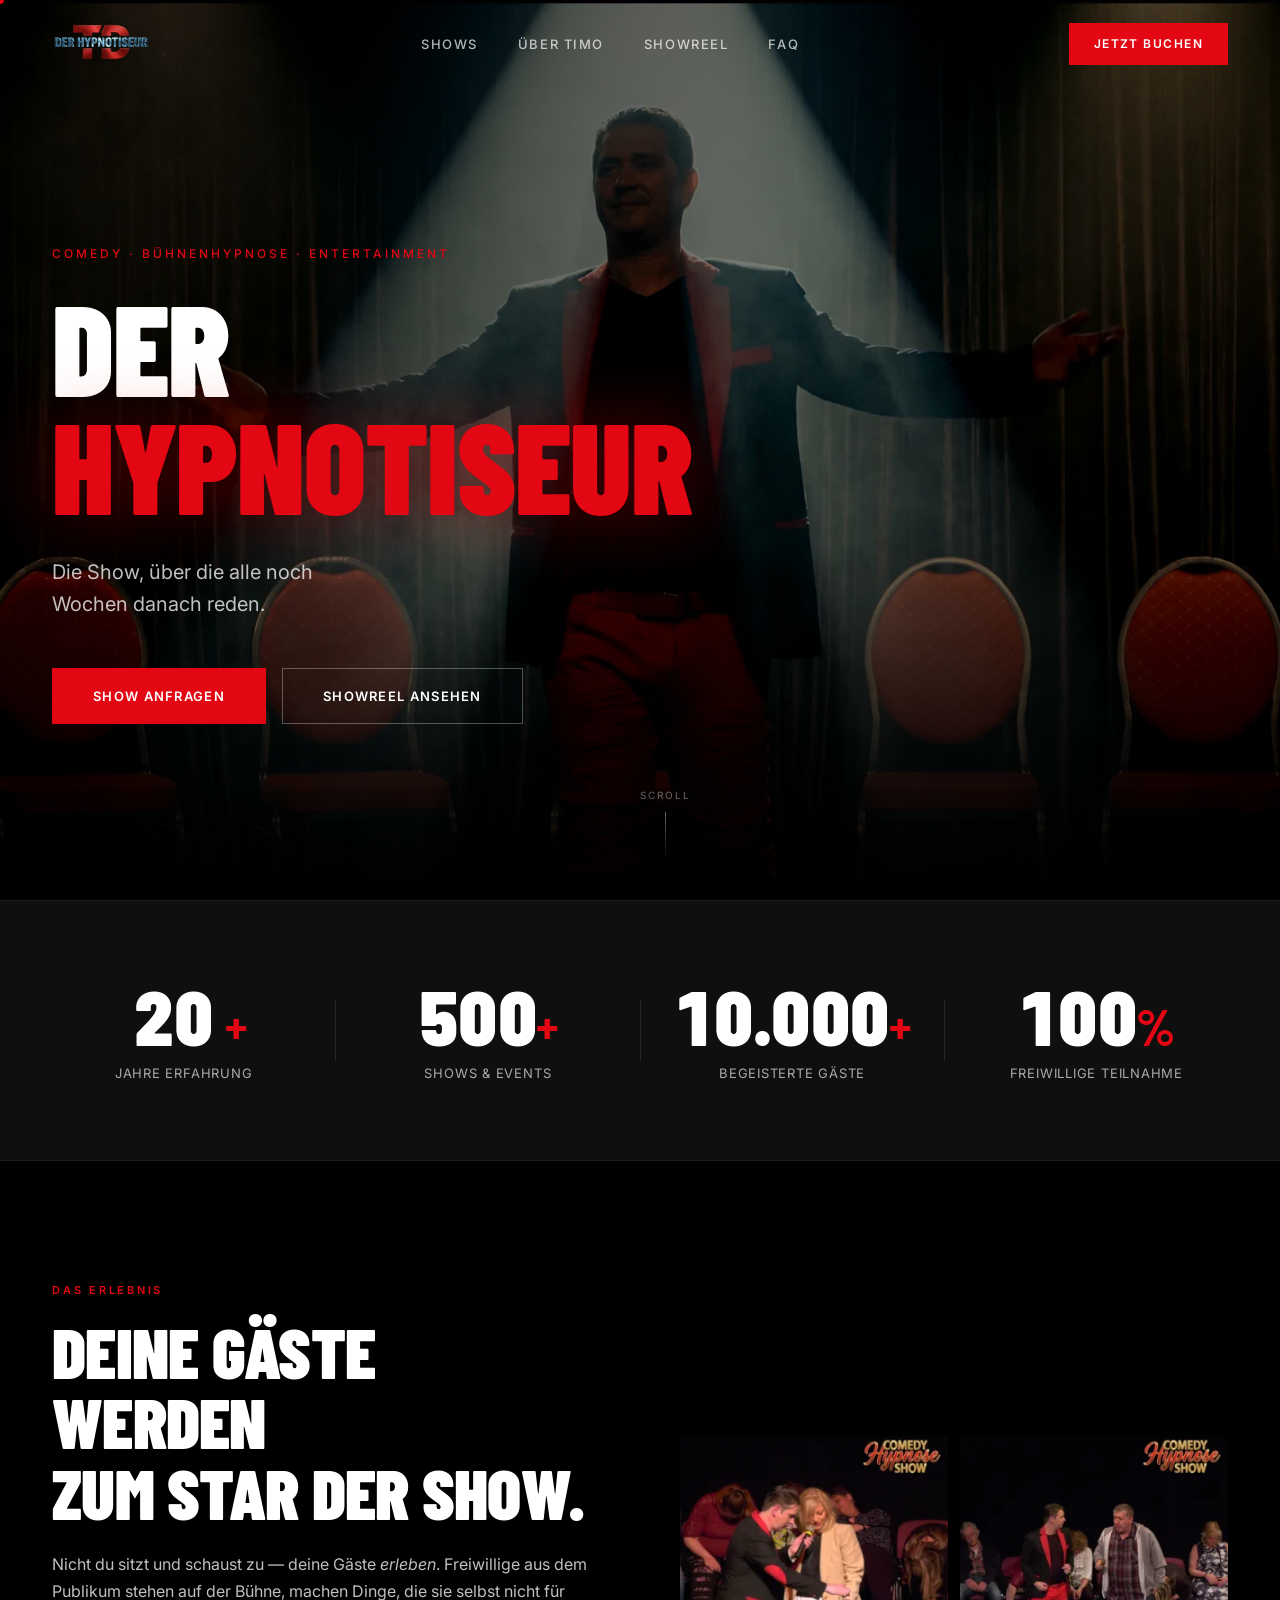
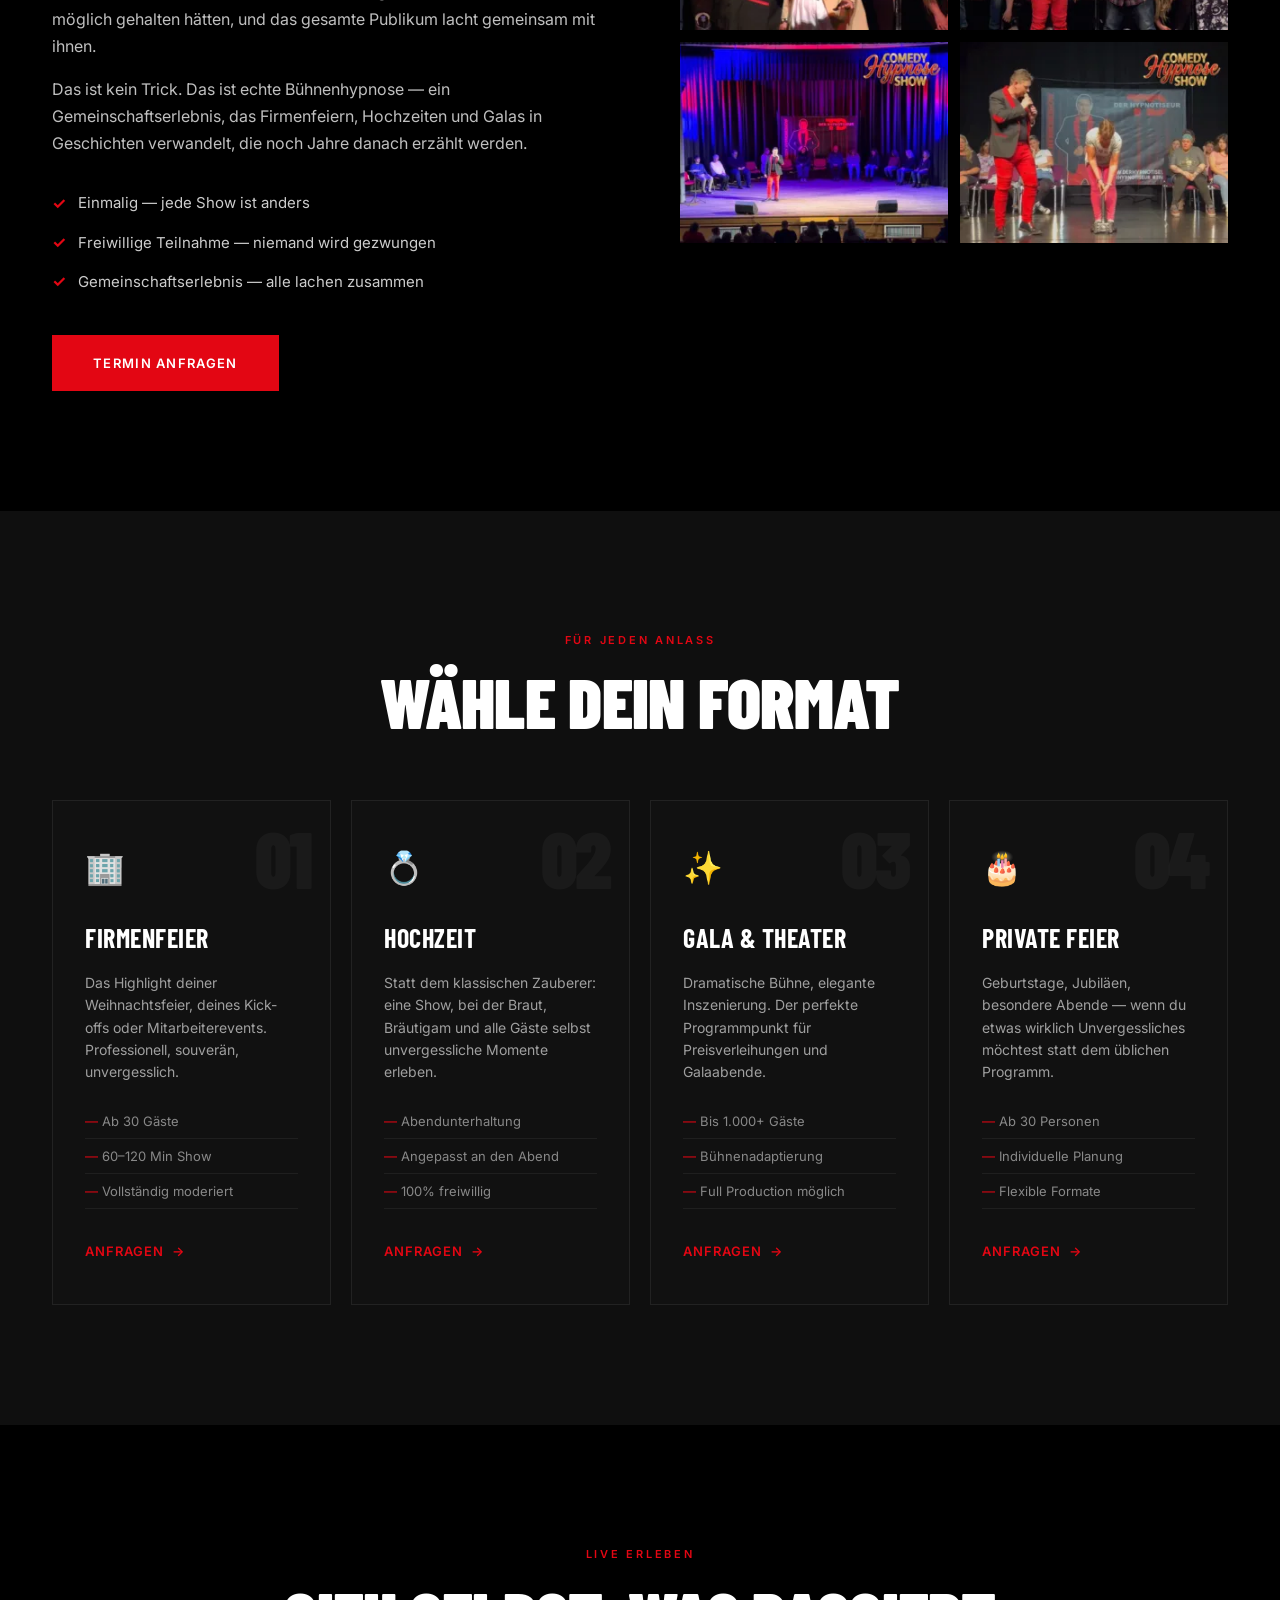
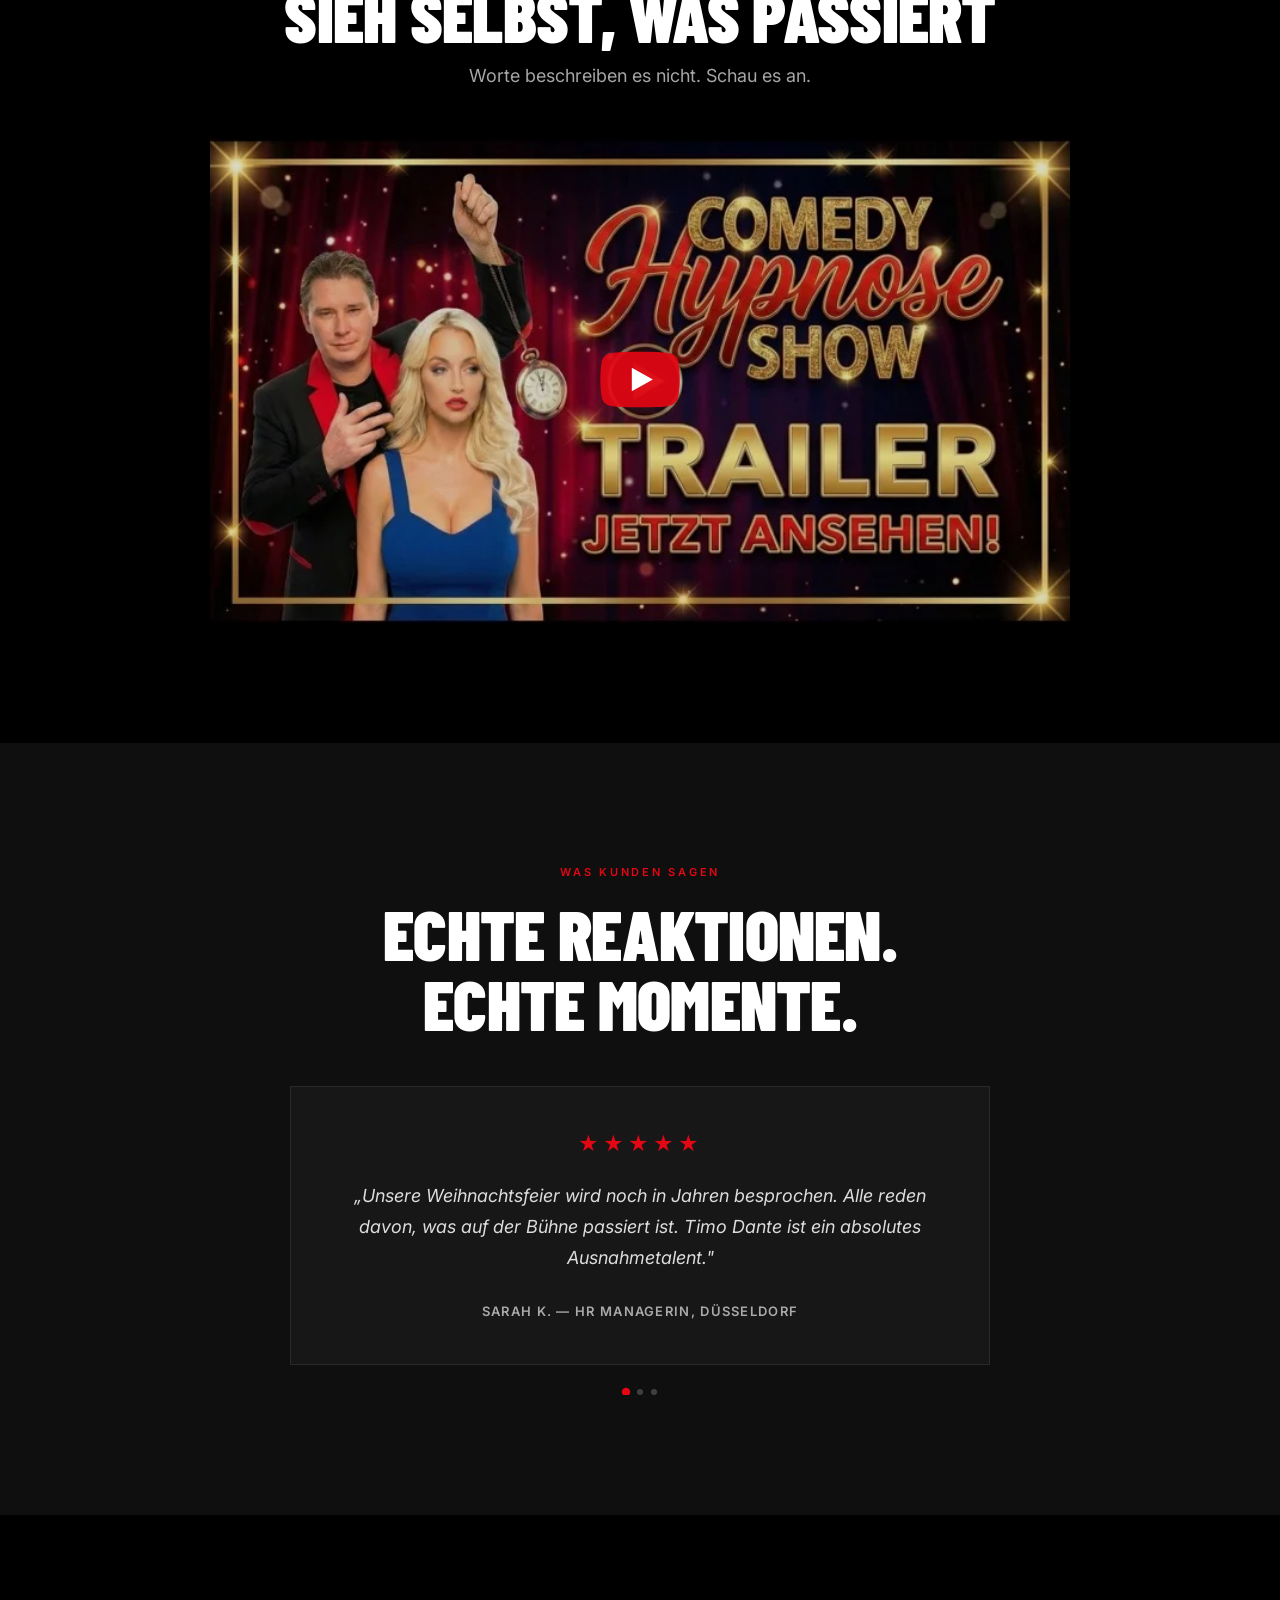
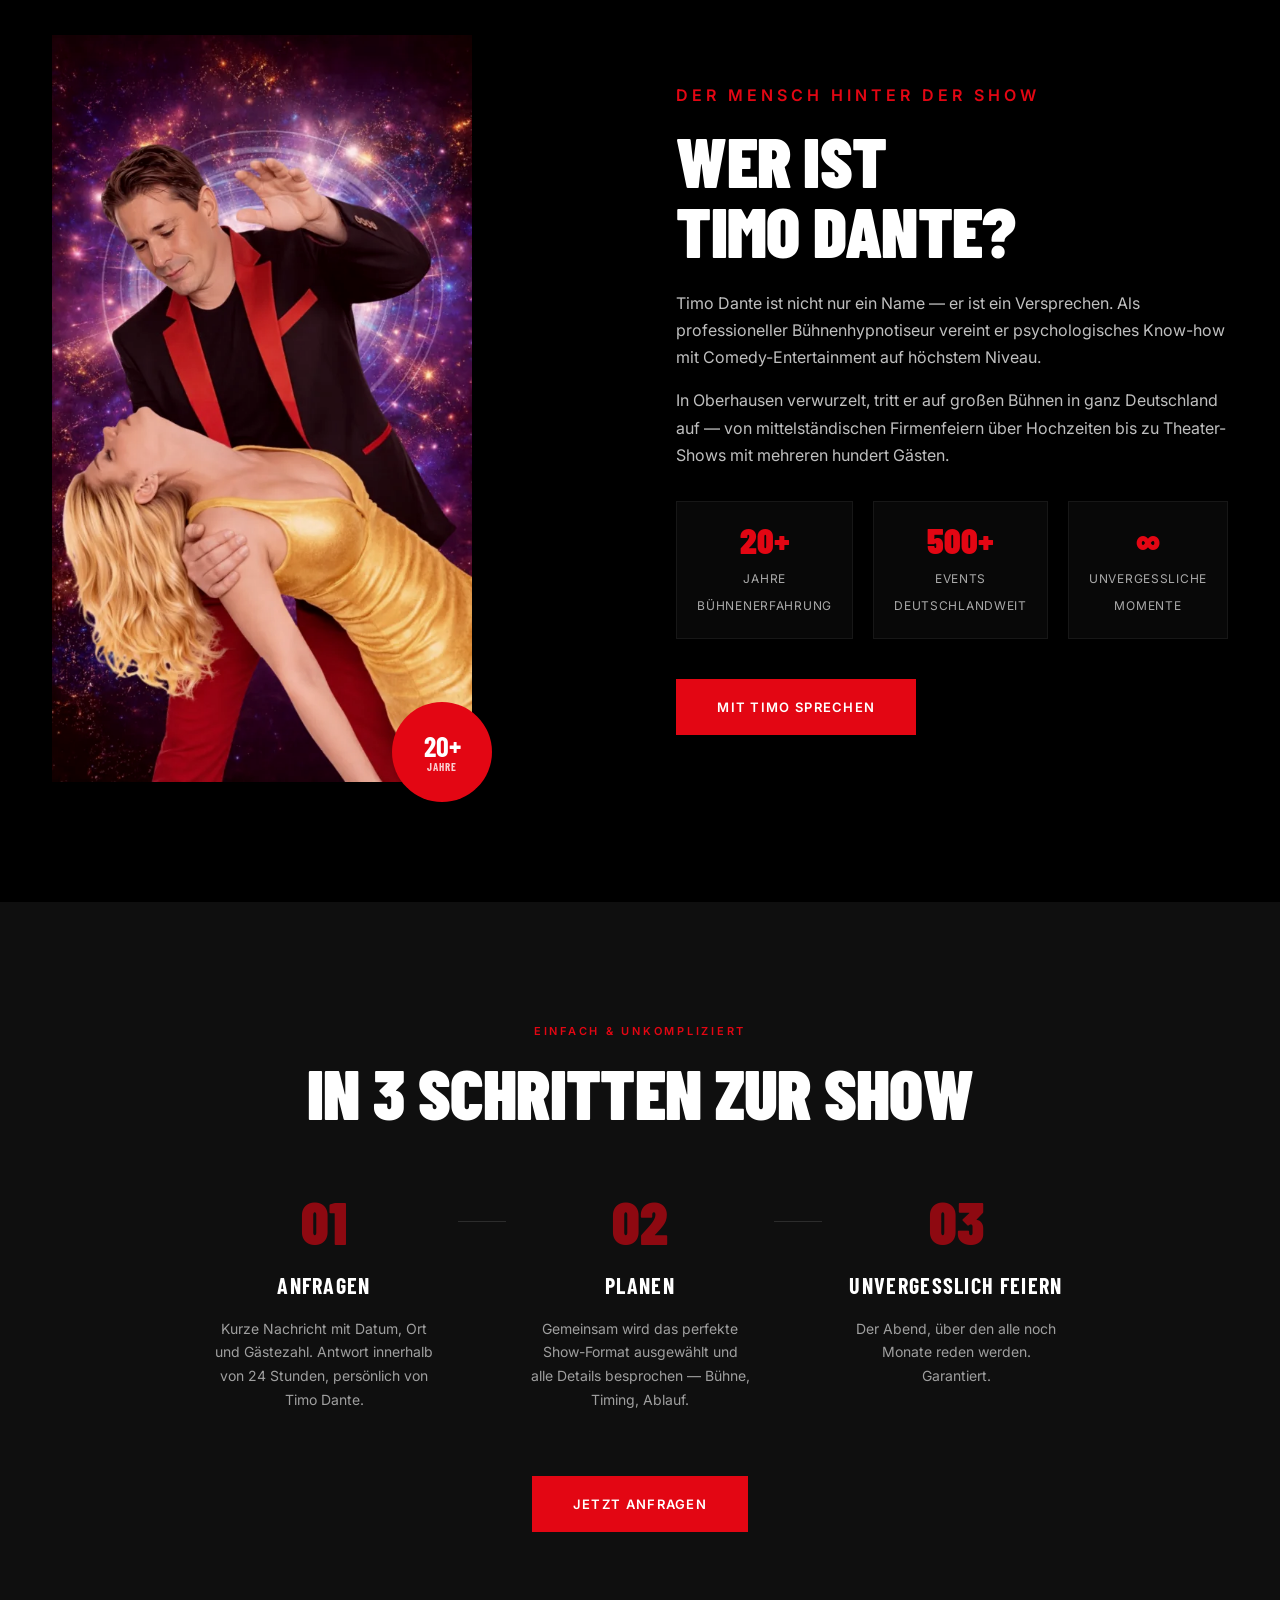
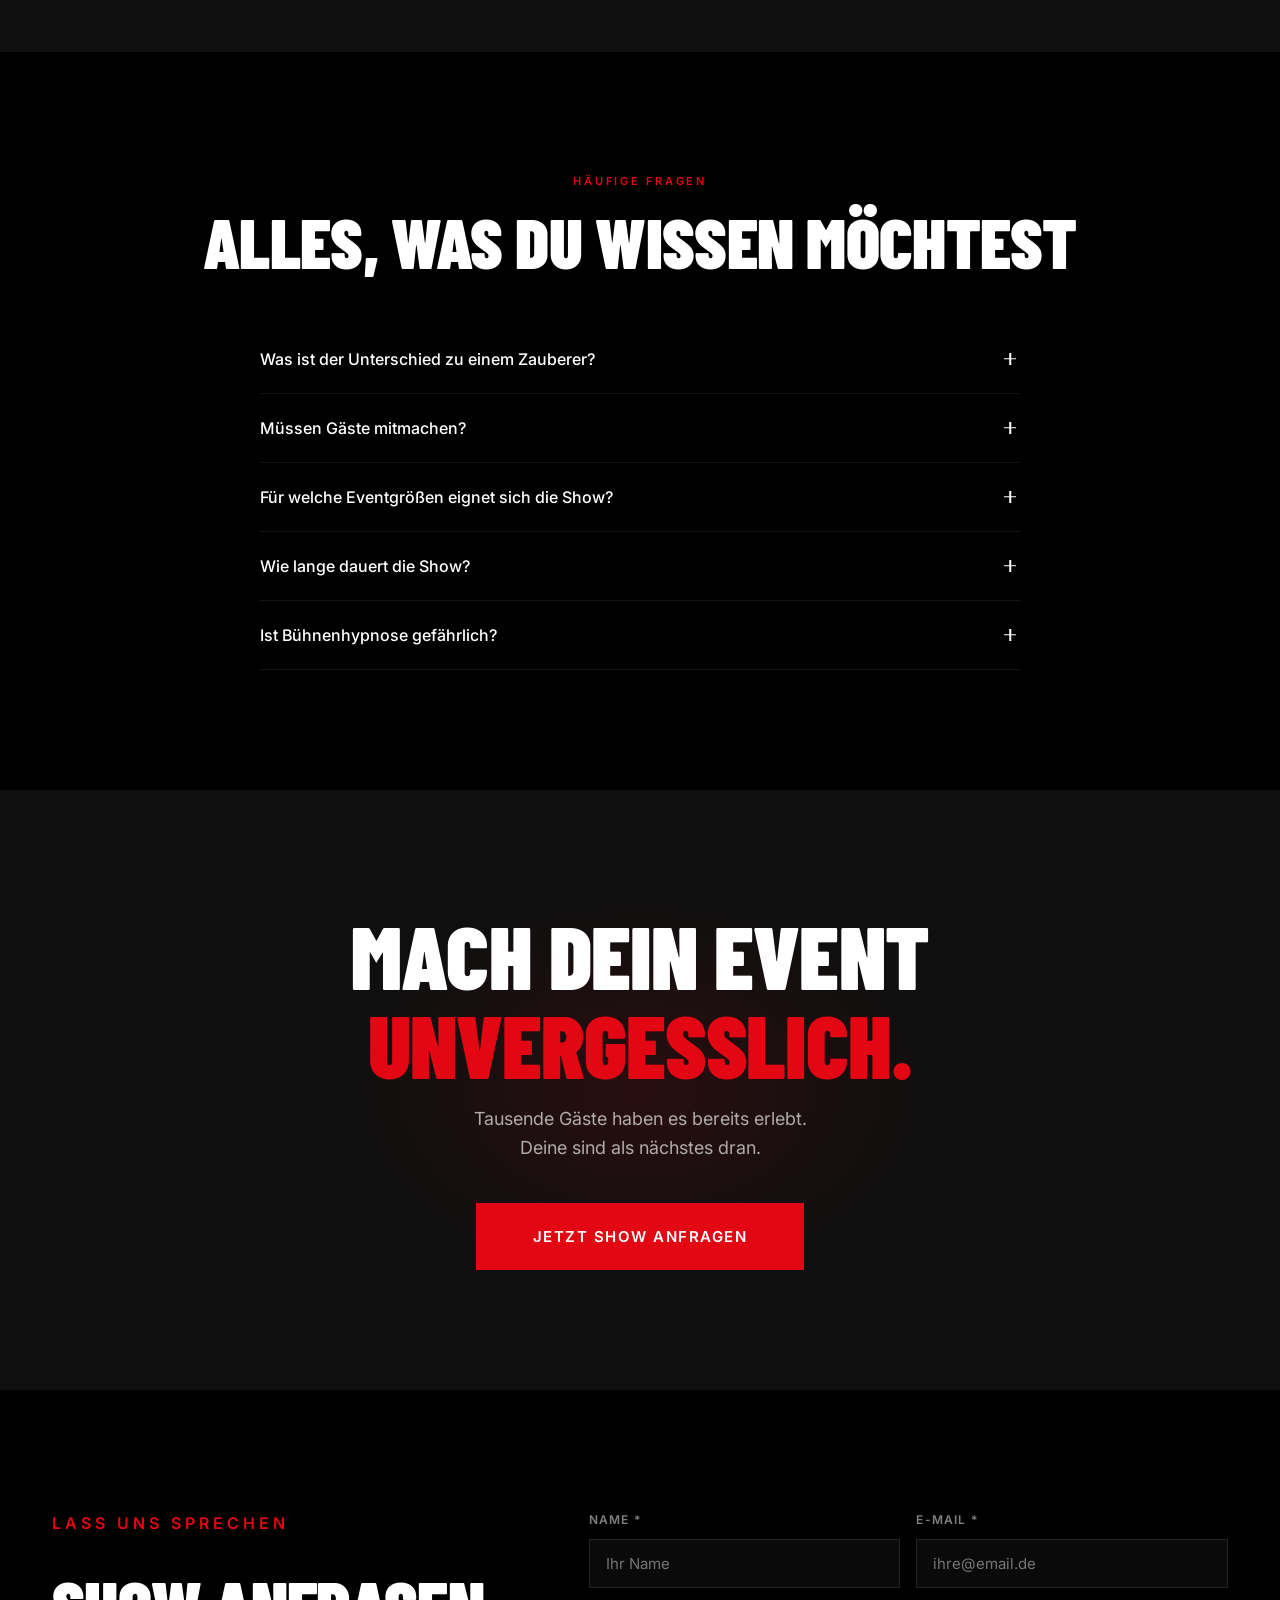
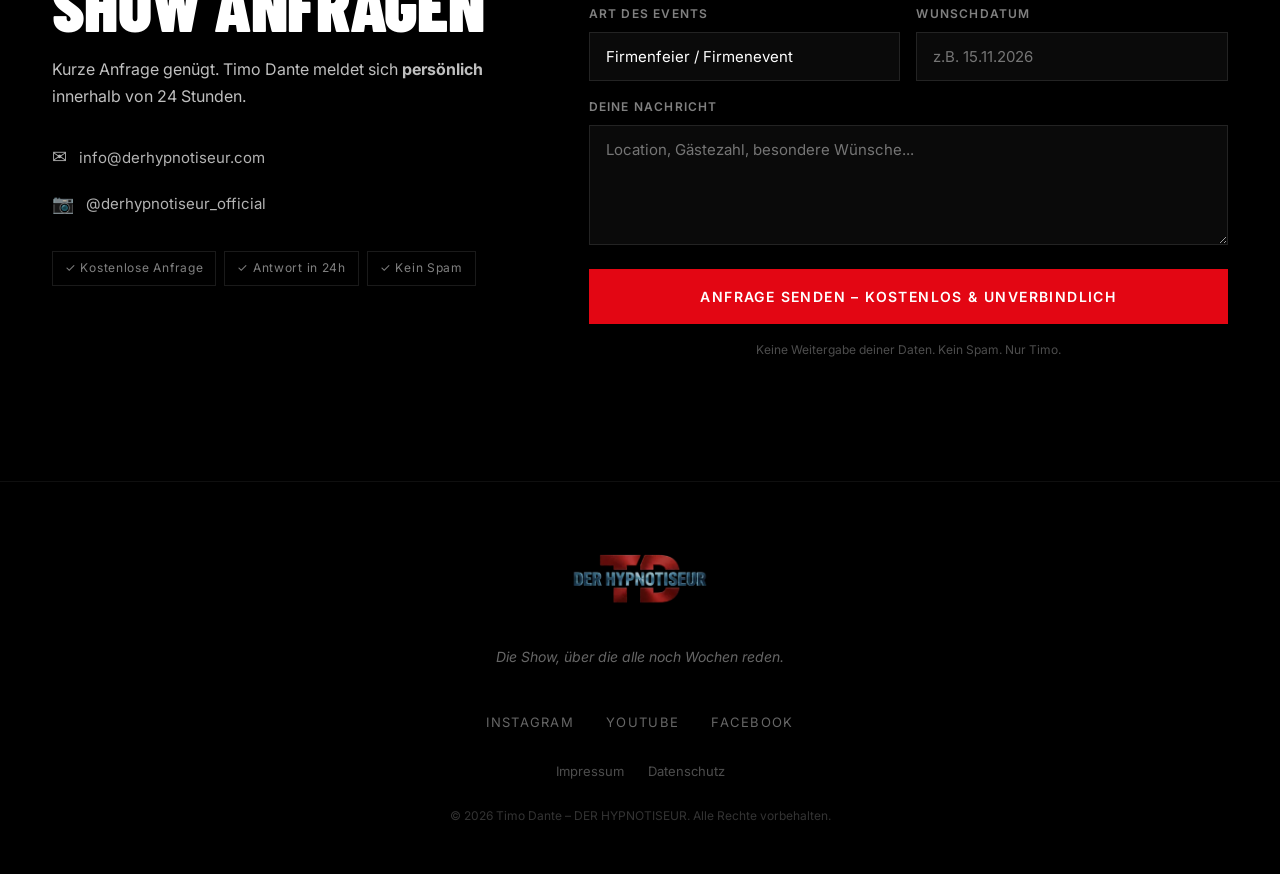
==== main-site/index.html @ 5d2c1472 "Perf: Loader zurück, LCP-Fix, style.css sync - Loader wiederhergestellt (fetchpriority vom Logo entf" ====
<!DOCTYPE html>
<html lang="de">
<head>
  <meta charset="UTF-8">
  <meta name="viewport" content="width=device-width, initial-scale=1.0">

  <title>Timo Dante – DER HYPNOTISEUR | Bühnenhypnose für Firmenfeier & Hochzeit</title>
  <meta name="description" content="Professioneller Bühnenhypnotiseur Timo Dante – Comedy-Hypnoseshow für Firmenfeiern, Hochzeiten & Galas in ganz Deutschland. Deine Gäste werden zum Star. Jetzt anfragen!">
  <meta name="keywords" content="Hypnotiseur buchen, Bühnenhypnose, Firmenfeier Entertainer, Hochzeit Showkünstler, Comedy Hypnose, Timo Dante, DER HYPNOTISEUR, Showkünstler NRW, Hypnoseshow buchen">
  <meta name="robots" content="index, follow">
  <link rel="canonical" href="https://www.derhypnotiseur.com/">

  <meta property="og:type" content="website">
  <meta property="og:title" content="Timo Dante – DER HYPNOTISEUR | Bühnenhypnose für Events">
  <meta property="og:description" content="Comedy-Hypnoseshow für Firmenfeiern, Hochzeiten & Galas. Deine Gäste werden zum Star. Jetzt Verfügbarkeit prüfen.">
  <meta property="og:url" content="https://www.derhypnotiseur.com/">
  <meta property="og:image" content="https://www.derhypnotiseur.com/img/hero-timo.webp">

  <link rel="preload" as="image" href="img/hero-timo.webp" type="image/webp" fetchpriority="high">
  <link rel="preload" as="image" href="img/logo-nav.webp" type="image/webp" fetchpriority="low">
  <link rel="preconnect" href="https://fonts.googleapis.com">
  <link rel="preconnect" href="https://fonts.gstatic.com" crossorigin>
  <link rel="preload" as="style" href="https://fonts.googleapis.com/css2?family=Barlow+Condensed:wght@700;900&family=Inter:wght@300;400;500;600&display=optional" onload="this.onload=null;this.rel='stylesheet'">
  <noscript><link rel="stylesheet" href="https://fonts.googleapis.com/css2?family=Barlow+Condensed:wght@700;900&family=Inter:wght@300;400;500;600&display=optional"></noscript>

  <style>
    *,*::before,*::after{box-sizing:border-box;margin:0;padding:0}
    :root{--red:#e30613;--red-dk:#b5000f;--black:#000;--dark:#080808;--dark2:#0f0f0f;--white:#fff;--grey:#aaa;--grey2:#666;--font-display:'Barlow Condensed',sans-serif;--font:'Inter',sans-serif;--max:1240px;--nav-h:88px}
    html{scroll-behavior:smooth}
    body{background:var(--black);color:var(--white);font-family:var(--font);font-size:16px;line-height:1.7;-webkit-font-smoothing:antialiased;overflow-x:hidden;cursor:none}
    @media(pointer:coarse){body{cursor:auto}}
    a{color:inherit;text-decoration:none}
    img{max-width:100%;height:auto;display:block}
    main{display:block}
    #loader{position:fixed;inset:0;background:#000;z-index:9999;display:flex;align-items:center;justify-content:center;flex-direction:column;gap:32px;transition:opacity .5s ease,visibility .5s ease}
    #loader.done{opacity:0;visibility:hidden;pointer-events:none}
    .loader-logo{width:180px;height:auto;animation:pulse 1.2s ease-in-out infinite}
    @keyframes pulse{0%,100%{opacity:.5}50%{opacity:1}}
    .loader-bar{width:200px;height:2px;background:rgba(255,255,255,.1);overflow:hidden}
    .loader-progress{height:100%;background:var(--red);width:0;transition:width .6s ease}
    #cursor{width:8px;height:8px;background:var(--red);border-radius:50%;position:fixed;top:0;left:0;pointer-events:none;z-index:9998;transform:translate(-50%,-50%);transition:width .15s,height .15s,background .15s}
    #cursor-follower{width:32px;height:32px;border:1px solid rgba(227,6,19,.4);border-radius:50%;position:fixed;top:0;left:0;pointer-events:none;z-index:9997;transform:translate(-50%,-50%)}
    #navbar{position:fixed;top:0;left:0;right:0;z-index:900;height:var(--nav-h);display:flex;align-items:center;transition:background .3s,box-shadow .3s}
    #navbar.scrolled{background:rgba(0,0,0,.96);backdrop-filter:blur(12px);box-shadow:0 1px 0 rgba(255,255,255,.06)}
    .nav-inner{width:100%;max-width:var(--max);margin:0 auto;padding:0 32px;display:flex;align-items:center;justify-content:space-between;gap:32px}
    .nav-logo{height:56px;width:auto}
    .nav-links{display:flex;align-items:center;gap:40px;list-style:none}
    .nav-links a{font-size:13px;font-weight:500;letter-spacing:.12em;text-transform:uppercase;color:rgba(255,255,255,.7);transition:color .2s}
    .nav-links a:hover{color:#fff}
    .btn-nav{font-size:12px;font-weight:600;letter-spacing:.12em;text-transform:uppercase;padding:10px 24px;background:var(--red);color:#fff;border:1px solid var(--red);transition:all .2s;white-space:nowrap}
    .btn-nav:hover{background:var(--red-dk)}
    .nav-burger{display:none;flex-direction:column;gap:5px;background:none;border:none;cursor:pointer;padding:8px}
    .nav-burger span{display:block;width:24px;height:1.5px;background:#fff;transition:all .3s}
    #hero{position:relative;min-height:100vh;display:flex;align-items:center;overflow:hidden}
    .hero-bg{position:absolute;inset:0;z-index:0}
    .hero-bg img{width:100%;height:100%;object-fit:cover;object-position:center top}
    .hero-overlay{position:absolute;inset:0;background:linear-gradient(135deg,rgba(0,0,0,.85) 0%,rgba(0,0,0,.5) 50%,rgba(0,0,0,.7) 100%)}
    .hero-overlay::after{content:'';position:absolute;bottom:0;left:0;right:0;height:40%;background:linear-gradient(to top,#000,transparent)}
    .hero-content{position:relative;z-index:2;max-width:var(--max);margin:0 auto;padding:calc(var(--nav-h) + 60px) 32px 80px;width:100%}
    .hero-eyebrow{font-family:var(--font);font-size:12px;font-weight:500;letter-spacing:.25em;text-transform:uppercase;color:var(--red);margin-bottom:24px}
    .hero-title{font-family:var(--font-display);font-size:clamp(72px,10vw,140px);font-weight:900;line-height:.92;letter-spacing:-.01em;text-transform:uppercase;margin-bottom:32px}
    .hero-title .line1{display:block;color:#fff}
    .hero-title .line2{display:block;color:var(--red);text-shadow:0 0 80px rgba(227,6,19,.4)}
    .hero-sub{font-size:clamp(16px,1.8vw,20px);color:rgba(255,255,255,.75);max-width:520px;line-height:1.6;margin-bottom:48px}
    .hero-ctas{display:flex;gap:16px;flex-wrap:wrap}
    .btn{display:inline-flex;align-items:center;justify-content:center;font-family:var(--font);font-size:13px;font-weight:600;letter-spacing:.1em;text-transform:uppercase;padding:16px 40px;border:1px solid transparent;cursor:none;transition:all .2s;text-decoration:none;white-space:nowrap;position:relative;overflow:hidden}
    @media(pointer:coarse){.btn{cursor:pointer}}
    .btn::before{content:'';position:absolute;inset:0;background:rgba(255,255,255,.05);opacity:0;transition:opacity .2s}
    .btn:hover::before{opacity:1}
    .btn-primary{background:var(--red);color:#fff;border-color:var(--red)}
    .btn-primary:hover{background:var(--red-dk);border-color:var(--red-dk);transform:translateY(-2px);box-shadow:0 12px 40px rgba(227,6,19,.4)}
    .btn-ghost{background:transparent;color:#fff;border-color:rgba(255,255,255,.3)}
    .btn-ghost:hover{border-color:#fff;transform:translateY(-2px)}
    .hero-scroll{position:absolute;bottom:40px;left:50%;transform:translateX(-50%);z-index:2;display:flex;flex-direction:column;align-items:center;gap:8px}
    .scroll-label{font-size:10px;letter-spacing:.2em;text-transform:uppercase;color:rgba(255,255,255,.4)}
    .scroll-line{width:1px;height:48px;background:linear-gradient(to bottom,rgba(255,255,255,.4),transparent);animation:scrollPulse 1.8s ease-in-out infinite}
    @keyframes scrollPulse{0%,100%{transform:scaleY(0);transform-origin:top}50%{transform:scaleY(1);transform-origin:top}}
    section{display:block}
    .section-wrap{max-width:var(--max);margin:0 auto;padding:0 32px}
    #stats{padding:80px 0;background:var(--dark2)}
    .stats-grid{display:grid;grid-template-columns:repeat(4,1fr);gap:40px;text-align:center}
    .stat-num{font-family:var(--font-display);font-size:clamp(52px,6vw,84px);font-weight:900;line-height:1;color:var(--white);letter-spacing:-.02em;font-variant-numeric:tabular-nums;min-width:3ch;display:inline-block}
    .stat-suffix{font-family:var(--font-display);font-size:.6em;color:var(--red)}
    .stat-label{font-size:13px;font-weight:500;letter-spacing:.1em;text-transform:uppercase;color:var(--grey);margin-top:12px}
    @media(max-width:700px){.stats-grid{grid-template-columns:repeat(2,1fr);gap:32px 24px}}
    @keyframes heroIn{from{opacity:0;transform:translateY(36px)}to{opacity:1;transform:none}}
    .hero-eyebrow{animation:heroIn .7s ease .3s both}
    .hero-title .line1{animation:heroIn .8s ease .5s both}
    .hero-title .line2{animation:heroIn .8s ease .65s both}
    .hero-sub{animation:heroIn .7s ease .85s both}
    .hero-ctas{animation:heroIn .6s ease 1.05s both}
    .hero-scroll{animation:heroIn .5s ease 1.6s both}
    @media(max-width:900px){:root{--nav-h:72px}.nav-links{display:none}.nav-burger{display:flex}.hero-ctas{flex-direction:column}.btn{width:100%;text-align:center}}
    @media(max-width:600px){.nav-inner{padding:0 20px}.hero-content{padding-left:20px;padding-right:20px}}
  </style>

  <link rel="stylesheet" href="style.css">

  <script type="application/ld+json">
  {
    "@context": "https://schema.org",
    "@graph": [
      {
        "@type": "Person",
        "@id": "https://www.derhypnotiseur.com/#person",
        "name": "Timo Dante",
        "alternateName": "DER HYPNOTISEUR",
        "jobTitle": "Bühnenhypnotiseur & Entertainer",
        "description": "Professioneller Comedy-Bühnenhypnotiseur für Firmenfeiern, Hochzeiten, Galas und Theater-Shows in ganz Deutschland.",
        "url": "https://www.derhypnotiseur.com",
        "email": "info@derhypnotiseur.com",
        "image": "https://www.derhypnotiseur.com/img/hero-timo.webp",
        "sameAs": [
          "https://www.instagram.com/derhypnotiseur_official",
          "https://www.youtube.com/@derhypnotiseur",
          "https://www.facebook.com/share/1GYNEXUfMU/"
        ],
        "address": {"@type": "PostalAddress", "addressLocality": "Oberhausen", "addressRegion": "NRW", "addressCountry": "DE"},
        "areaServed": "DE"
      },
      {
        "@type": "EntertainmentBusiness",
        "@id": "https://www.derhypnotiseur.com/#business",
        "name": "DER HYPNOTISEUR – Timo Dante",
        "url": "https://www.derhypnotiseur.com",
        "email": "info@derhypnotiseur.com",
        "priceRange": "€€€",
        "description": "Comedy-Bühnenhypnose für Events aller Art in Deutschland.",
        "address": {"@type": "PostalAddress", "addressLocality": "Oberhausen", "addressRegion": "NRW", "addressCountry": "DE"},
        "founder": {"@id": "https://www.derhypnotiseur.com/#person"}
      },
      {
        "@type": "FAQPage",
        "mainEntity": [
          {"@type": "Question", "name": "Was ist der Unterschied zu einem Zauberer?", "acceptedAnswer": {"@type": "Answer", "text": "Ein Zauberer führt Tricks vor – das Publikum schaut zu. Bei DER HYPNOTISEUR werden freiwillige Gäste selbst Teil der Show. Das schafft echtes Gemeinschaftserlebnis."}},
          {"@type": "Question", "name": "Müssen Gäste mitmachen?", "acceptedAnswer": {"@type": "Answer", "text": "Nein. Die Teilnahme ist immer 100% freiwillig. Gäste genießen die Show entspannt von ihren Plätzen."}},
          {"@type": "Question", "name": "Für welche Eventgrößen eignet sich die Show?", "acceptedAnswer": {"@type": "Answer", "text": "Ab ca. 30 Gäste aufwärts. Timo Dante hat bereits Shows mit mehreren hundert Gästen gespielt."}},
          {"@type": "Question", "name": "Wie lange dauert die Show?", "acceptedAnswer": {"@type": "Answer", "text": "Je nach Format zwischen 60 und 120 Minuten, abgestimmt auf den Abendablauf."}}
        ]
      }
    ]
  }
  </script>
</head>
<body>

<div id="loader" aria-hidden="true">
  <picture>
    <source srcset="img/logo-nav.webp" type="image/webp">
    <img src="img/logo-nav.png" alt="" class="loader-logo" width="180" height="101">
  </picture>
  <div class="loader-bar"><div class="loader-progress" id="loader-progress"></div></div>
</div>

<div id="cursor" aria-hidden="true"></div>
<div id="cursor-follower" aria-hidden="true"></div>

<nav id="navbar" role="navigation" aria-label="Hauptnavigation">
  <div class="nav-inner">
    <a href="/" class="nav-logo-link" aria-label="DER HYPNOTISEUR – Startseite">
      <picture>
        <source srcset="img/logo-nav.webp" type="image/webp">
        <img src="img/logo-nav.png" alt="DER HYPNOTISEUR Timo Dante" class="nav-logo" width="160" height="90" fetchpriority="high">
      </picture>
    </a>
    <ul class="nav-links" role="list">
      <li><a href="#shows">Shows</a></li>
      <li><a href="#about">Über Timo</a></li>
      <li><a href="#media">Showreel</a></li>
      <li><a href="#faq">FAQ</a></li>
    </ul>
    <a href="#kontakt" class="btn-nav">Jetzt buchen</a>
    <button class="nav-burger" aria-label="Menü öffnen" aria-expanded="false" id="burger">
      <span></span><span></span><span></span>
    </button>
  </div>
</nav>

<div class="mobile-menu" id="mobile-menu" aria-hidden="true" role="dialog" aria-label="Navigation">
  <button class="mobile-menu-close" id="mobile-close" aria-label="Menü schließen">✕</button>
  <ul>
    <li><a href="#shows">Shows</a></li>
    <li><a href="#about">Über Timo</a></li>
    <li><a href="#media">Showreel</a></li>
    <li><a href="#faq">FAQ</a></li>
    <li><a href="#kontakt" class="btn btn-primary">Jetzt buchen</a></li>
  </ul>
</div>

<main>

<!-- ═══════════════════════ HERO ═══════════════════════ -->
<section id="hero" aria-label="Willkommen bei DER HYPNOTISEUR">
  <div class="hero-bg">
    <picture>
      <source srcset="img/hero-timo.webp" type="image/webp">
      <img src="img/hero-timo.jpg" alt="" aria-hidden="true" width="1920" height="1080" fetchpriority="high">
    </picture>
    <div class="hero-overlay"></div>
  </div>
  <div class="hero-content">
    <p class="hero-eyebrow">Comedy · Bühnenhypnose · Entertainment</p>
    <h1 class="hero-title">
      <span class="line1">DER</span>
      <span class="line2">HYPNOTISEUR</span>
    </h1>
    <p class="hero-sub">Die Show, über die alle noch<br>Wochen danach reden.</p>
    <div class="hero-ctas">
      <a href="#kontakt" class="btn btn-primary magnetic">Show anfragen</a>
      <a href="#media" class="btn btn-ghost magnetic">Showreel ansehen</a>
    </div>
  </div>
  <div class="hero-scroll" aria-hidden="true">
    <span class="scroll-label">Scroll</span>
    <div class="scroll-line"></div>
  </div>
</section>

<!-- ═══════════════════════ STATS ═══════════════════════ -->
<section id="stats" aria-label="Erfahrung in Zahlen">
  <div class="stats-inner">
    <div class="stat reveal-up">
      <span class="stat-num" data-count="20">0</span><span class="stat-suf">+</span>
      <span class="stat-label">Jahre Erfahrung</span>
    </div>
    <div class="stat-div"></div>
    <div class="stat reveal-up" style="--delay:.1s">
      <span class="stat-num" data-count="500">0</span><span class="stat-suf">+</span>
      <span class="stat-label">Shows & Events</span>
    </div>
    <div class="stat-div"></div>
    <div class="stat reveal-up" style="--delay:.2s">
      <span class="stat-num" data-count="10000">0</span><span class="stat-suf">+</span>
      <span class="stat-label">begeisterte Gäste</span>
    </div>
    <div class="stat-div"></div>
    <div class="stat reveal-up" style="--delay:.3s">
      <span class="stat-num">100</span><span class="stat-suf">%</span>
      <span class="stat-label">freiwillige Teilnahme</span>
    </div>
  </div>
</section>

<!-- ═══════════════════════ DAS ERLEBNIS ═══════════════════════ -->
<section id="erlebnis" aria-labelledby="erlebnis-h">
  <div class="erlebnis-inner">
    <div class="erlebnis-text">
      <p class="label reveal-up">Das Erlebnis</p>
      <h2 id="erlebnis-h" class="reveal-up">Deine Gäste werden<br>zum Star der Show.</h2>
      <p class="reveal-up">Nicht du sitzt und schaust zu — deine Gäste <em>erleben</em>. Freiwillige aus dem Publikum stehen auf der Bühne, machen Dinge, die sie selbst nicht für möglich gehalten hätten, und das gesamte Publikum lacht gemeinsam mit ihnen.</p>
      <p class="reveal-up">Das ist kein Trick. Das ist echte Bühnenhypnose — ein Gemeinschaftserlebnis, das Firmenfeiern, Hochzeiten und Galas in Geschichten verwandelt, die noch Jahre danach erzählt werden.</p>
      <div class="erlebnis-bullets reveal-up">
        <div class="bullet"><span class="bullet-icon">✓</span> Einmalig — jede Show ist anders</div>
        <div class="bullet"><span class="bullet-icon">✓</span> Freiwillige Teilnahme — niemand wird gezwungen</div>
        <div class="bullet"><span class="bullet-icon">✓</span> Gemeinschaftserlebnis — alle lachen zusammen</div>
      </div>
      <a href="#kontakt" class="btn btn-primary magnetic reveal-up" style="--delay:.1s">Termin anfragen</a>
    </div>
    <div class="erlebnis-gallery">
      <div class="gallery-grid">
        <div class="g-item g-large reveal-img">
          <picture><source srcset="img/gallery-1.webp" type="image/webp"><img src="img/gallery-1.png" alt="Timo Dante Hypnoseshow – Live Impression" loading="lazy" width="300" height="224"></picture>
        </div>
        <div class="g-item g-small reveal-img" style="--delay:.1s">
          <picture><source srcset="img/gallery-2.webp" type="image/webp"><img src="img/gallery-2.png" alt="Comedy Hypnoseshow – Publikum auf der Bühne" loading="lazy" width="300" height="224"></picture>
        </div>
        <div class="g-item g-small reveal-img" style="--delay:.2s">
          <picture><source srcset="img/gallery-3.webp" type="image/webp"><img src="img/gallery-3.png" alt="Timo Dante Firmenshow Live" loading="lazy" width="300" height="224"></picture>
        </div>
        <div class="g-item g-large reveal-img" style="--delay:.15s">
          <picture><source srcset="img/gallery-4.webp" type="image/webp"><img src="img/gallery-4.png" alt="Hypnoseshow Publikumsreaktion" loading="lazy" width="300" height="224"></picture>
        </div>
      </div>
    </div>
  </div>
</section>

<!-- ═══════════════════════ SHOW FORMATS ═══════════════════════ -->
<section id="shows" aria-labelledby="shows-h">
  <div class="section-wrap">
    <p class="label text-center reveal-up">Für jeden Anlass</p>
    <h2 id="shows-h" class="text-center reveal-up">Wähle dein Format</h2>
    <div class="shows-grid">

      <article class="show-card tilt-card reveal-up">
        <div class="show-card-bg"></div>
        <div class="show-num">01</div>
        <div class="show-icon-wrap">🏢</div>
        <h3>Firmenfeier</h3>
        <p>Das Highlight deiner Weihnachtsfeier, deines Kick-offs oder Mitarbeiterevents. Professionell, souverän, unvergesslich.</p>
        <ul class="show-list">
          <li>Ab 30 Gäste</li>
          <li>60–120 Min Show</li>
          <li>Vollständig moderiert</li>
        </ul>
        <a href="#kontakt" class="show-link">Anfragen <span aria-hidden="true">→</span></a>
      </article>

      <article class="show-card tilt-card reveal-up" style="--delay:.1s">
        <div class="show-card-bg"></div>
        <div class="show-num">02</div>
        <div class="show-icon-wrap">💍</div>
        <h3>Hochzeit</h3>
        <p>Statt dem klassischen Zauberer: eine Show, bei der Braut, Bräutigam und alle Gäste selbst unvergessliche Momente erleben.</p>
        <ul class="show-list">
          <li>Abendunterhaltung</li>
          <li>Angepasst an den Abend</li>
          <li>100% freiwillig</li>
        </ul>
        <a href="#kontakt" class="show-link">Anfragen <span aria-hidden="true">→</span></a>
      </article>

      <article class="show-card tilt-card reveal-up" style="--delay:.2s">
        <div class="show-card-bg"></div>
        <div class="show-num">03</div>
        <div class="show-icon-wrap">✨</div>
        <h3>Gala & Theater</h3>
        <p>Dramatische Bühne, elegante Inszenierung. Der perfekte Programmpunkt für Preisverleihungen und Galaabende.</p>
        <ul class="show-list">
          <li>Bis 1.000+ Gäste</li>
          <li>Bühnenadaptierung</li>
          <li>Full Production möglich</li>
        </ul>
        <a href="#kontakt" class="show-link">Anfragen <span aria-hidden="true">→</span></a>
      </article>

      <article class="show-card tilt-card reveal-up" style="--delay:.3s">
        <div class="show-card-bg"></div>
        <div class="show-num">04</div>
        <div class="show-icon-wrap">🎂</div>
        <h3>Private Feier</h3>
        <p>Geburtstage, Jubiläen, besondere Abende — wenn du etwas wirklich Unvergessliches möchtest statt dem üblichen Programm.</p>
        <ul class="show-list">
          <li>Ab 30 Personen</li>
          <li>Individuelle Planung</li>
          <li>Flexible Formate</li>
        </ul>
        <a href="#kontakt" class="show-link">Anfragen <span aria-hidden="true">→</span></a>
      </article>

    </div>
  </div>
</section>

<!-- ═══════════════════════ SHOWREEL ═══════════════════════ -->
<section id="media" aria-labelledby="media-h">
  <div class="section-wrap text-center">
    <p class="label reveal-up">Live erleben</p>
    <h2 id="media-h" class="reveal-up">Sieh selbst, was passiert</h2>
    <p class="subtext reveal-up">Worte beschreiben es nicht. Schau es an.</p>
    <div class="video-frame reveal-up">
      <div class="video-wrapper yt-facade" data-videoid="yMNJNl7Pdgk">
        <picture>
          <source srcset="img/yt-thumbnail-720.webp" type="image/webp">
          <img src="img/yt-thumbnail-720.jpg" alt="DER HYPNOTISEUR Showreel – zum Abspielen klicken" loading="lazy" width="720" height="405">
        </picture>
        <button class="yt-play-btn" aria-label="Showreel abspielen">
          <svg viewBox="0 0 68 48" width="80" height="56" aria-hidden="true">
            <path d="M66.5 7.7c-.8-2.9-3.2-5.2-6.1-5.9C55.1 0 34 0 34 0S12.9 0 7.6 1.8C4.7 2.6 2.3 4.9 1.5 7.7 0 13 0 24 0 24s0 11 1.5 16.3c.8 2.9 3.2 5.2 6.1 5.9C12.9 48 34 48 34 48s21.1 0 26.4-1.8c2.9-.8 5.2-3.1 6.1-5.9C68 35 68 24 68 24s0-11-1.5-16.3z" fill="rgba(227,6,19,.92)"/>
            <path d="M45 24 27 14v20" fill="white"/>
          </svg>
        </button>
      </div>
    </div>
  </div>
</section>

<!-- ═══════════════════════ TESTIMONIALS ═══════════════════════ -->
<section id="testimonials" aria-labelledby="testi-h">
  <div class="section-wrap text-center">
    <p class="label reveal-up">Was Kunden sagen</p>
    <h2 id="testi-h" class="reveal-up">Echte Reaktionen.<br>Echte Momente.</h2>
    <div class="testi-carousel reveal-up" role="region" aria-label="Kundenmeinungen">
      <div class="testi-track">
        <div class="testi-slide">
          <div class="stars" aria-label="5 von 5 Sternen">★★★★★</div>
          <blockquote>
            <p>„Unsere Weihnachtsfeier wird noch in Jahren besprochen. Alle reden davon, was auf der Bühne passiert ist. Timo Dante ist ein absolutes Ausnahmetalent."</p>
            <footer><cite>Sarah K. — HR Managerin, Düsseldorf</cite></footer>
          </blockquote>
        </div>
        <div class="testi-slide">
          <div class="stars" aria-label="5 von 5 Sternen">★★★★★</div>
          <blockquote>
            <p>„Wir hatten erst einen Zauberer geplant. Auf Empfehlung wechselten wir zu Timo Dante. Es war die beste Entscheidung für unsere Hochzeit — absolut unvergesslich."</p>
            <footer><cite>Thomas & Julia M. — Brautpaar, Oberhausen</cite></footer>
          </blockquote>
        </div>
        <div class="testi-slide">
          <div class="stars" aria-label="5 von 5 Sternen">★★★★★</div>
          <blockquote>
            <p>„Das Publikum hat Standing Ovations gegeben. Ich habe noch nie so eine spontane, echte Reaktion bei einem Gala-Abend erlebt. Klare Buchungsempfehlung."</p>
            <footer><cite>Michael S. — Veranstaltungsleiter, Essen</cite></footer>
          </blockquote>
        </div>
      </div>
      <div class="testi-dots" role="tablist" aria-label="Testimonial Navigation"></div>
    </div>
  </div>
</section>

<!-- ═══════════════════════ ÜBER TIMO ═══════════════════════ -->
<section id="about" aria-labelledby="about-h">
  <div class="about-inner">
    <div class="about-img-wrap reveal-img">
      <picture>
        <source srcset="img/portrait.webp" type="image/webp">
        <img src="img/portrait.png" alt="Timo Dante – DER HYPNOTISEUR" loading="lazy" width="576" height="1024">
      </picture>
      <div class="about-badge"><span>20+</span><span>Jahre</span></div>
    </div>
    <div class="about-text">
      <p class="label reveal-up">Der Mensch hinter der Show</p>
      <h2 id="about-h" class="reveal-up">Wer ist<br>Timo Dante?</h2>
      <p class="reveal-up">Timo Dante ist nicht nur ein Name — er ist ein Versprechen. Als professioneller Bühnenhypnotiseur vereint er psychologisches Know-how mit Comedy-Entertainment auf höchstem Niveau.</p>
      <p class="reveal-up">In Oberhausen verwurzelt, tritt er auf großen Bühnen in ganz Deutschland auf — von mittelständischen Firmenfeiern über Hochzeiten bis zu Theater-Shows mit mehreren hundert Gästen.</p>
      <div class="about-creds reveal-up">
        <div class="cred"><strong>20+</strong><span>Jahre Bühnenerfahrung</span></div>
        <div class="cred"><strong>500+</strong><span>Events deutschlandweit</span></div>
        <div class="cred"><strong>∞</strong><span>Unvergessliche Momente</span></div>
      </div>
      <a href="#kontakt" class="btn btn-primary magnetic reveal-up">Mit Timo sprechen</a>
    </div>
  </div>
</section>

<!-- ═══════════════════════ ABLAUF ═══════════════════════ -->
<section id="ablauf" aria-labelledby="ablauf-h">
  <div class="section-wrap text-center">
    <p class="label reveal-up">Einfach & unkompliziert</p>
    <h2 id="ablauf-h" class="reveal-up">In 3 Schritten zur Show</h2>
    <div class="steps">
      <div class="step reveal-up">
        <div class="step-num">01</div>
        <h3>Anfragen</h3>
        <p>Kurze Nachricht mit Datum, Ort und Gästezahl. Antwort innerhalb von 24 Stunden, persönlich von Timo Dante.</p>
      </div>
      <div class="step-line reveal-up"></div>
      <div class="step reveal-up" style="--delay:.1s">
        <div class="step-num">02</div>
        <h3>Planen</h3>
        <p>Gemeinsam wird das perfekte Show-Format ausgewählt und alle Details besprochen — Bühne, Timing, Ablauf.</p>
      </div>
      <div class="step-line reveal-up"></div>
      <div class="step reveal-up" style="--delay:.2s">
        <div class="step-num">03</div>
        <h3>Unvergesslich feiern</h3>
        <p>Der Abend, über den alle noch Monate reden werden. Garantiert.</p>
      </div>
    </div>
    <a href="#kontakt" class="btn btn-primary magnetic reveal-up" style="--delay:.3s">Jetzt anfragen</a>
  </div>
</section>

<!-- ═══════════════════════ FAQ ═══════════════════════ -->
<section id="faq" aria-labelledby="faq-h">
  <div class="section-wrap">
    <p class="label text-center reveal-up">Häufige Fragen</p>
    <h2 id="faq-h" class="text-center reveal-up">Alles, was du wissen möchtest</h2>
    <div class="accordion" role="list">

      <div class="acc-item reveal-up" role="listitem" itemscope itemprop="mainEntity" itemtype="https://schema.org/Question">
        <button class="acc-trigger" aria-expanded="false" itemprop="name">
          <span>Was ist der Unterschied zu einem Zauberer?</span>
          <span class="acc-icon" aria-hidden="true"></span>
        </button>
        <div class="acc-body" itemscope itemprop="acceptedAnswer" itemtype="https://schema.org/Answer">
          <p itemprop="text">Ein Zauberer führt Tricks vor — das Publikum sitzt und schaut zu. Bei DER HYPNOTISEUR werden freiwillige Gäste selbst Teil der Show. Das schafft echtes Gemeinschaftserlebnis: alle lachen zusammen über Momente, die ihre eigenen Mitgäste erleben. Das ist einmalig und unvergesslich.</p>
        </div>
      </div>

      <div class="acc-item reveal-up" role="listitem" itemscope itemprop="mainEntity" itemtype="https://schema.org/Question">
        <button class="acc-trigger" aria-expanded="false" itemprop="name">
          <span>Müssen Gäste mitmachen?</span>
          <span class="acc-icon" aria-hidden="true"></span>
        </button>
        <div class="acc-body" itemscope itemprop="acceptedAnswer" itemtype="https://schema.org/Answer">
          <p itemprop="text">Nein. Die Teilnahme ist immer 100% freiwillig. Gäste genießen die Show entspannt von ihren Plätzen. Nur wer wirklich möchte, kommt auf die Bühne. Niemand wird bloßgestellt oder gezwungen.</p>
        </div>
      </div>

      <div class="acc-item reveal-up" role="listitem" itemscope itemprop="mainEntity" itemtype="https://schema.org/Question">
        <button class="acc-trigger" aria-expanded="false" itemprop="name">
          <span>Für welche Eventgrößen eignet sich die Show?</span>
          <span class="acc-icon" aria-hidden="true"></span>
        </button>
        <div class="acc-body" itemscope itemprop="acceptedAnswer" itemtype="https://schema.org/Answer">
          <p itemprop="text">Ab ca. 30 Gäste aufwärts. Nach oben gibt es keine Grenze — Timo Dante hat bereits Shows mit mehreren hundert Gästen gespielt. Die Show skaliert perfekt mit der Publikumsgröße.</p>
        </div>
      </div>

      <div class="acc-item reveal-up" role="listitem" itemscope itemprop="mainEntity" itemtype="https://schema.org/Question">
        <button class="acc-trigger" aria-expanded="false" itemprop="name">
          <span>Wie lange dauert die Show?</span>
          <span class="acc-icon" aria-hidden="true"></span>
        </button>
        <div class="acc-body" itemscope itemprop="acceptedAnswer" itemtype="https://schema.org/Answer">
          <p itemprop="text">Je nach Format zwischen 60 und 120 Minuten. Die Showlänge wird gemeinsam abgestimmt und an den Abendablauf angepasst.</p>
        </div>
      </div>

      <div class="acc-item reveal-up" role="listitem" itemscope itemprop="mainEntity" itemtype="https://schema.org/Question">
        <button class="acc-trigger" aria-expanded="false" itemprop="name">
          <span>Ist Bühnenhypnose gefährlich?</span>
          <span class="acc-icon" aria-hidden="true"></span>
        </button>
        <div class="acc-body" itemscope itemprop="acceptedAnswer" itemtype="https://schema.org/Answer">
          <p itemprop="text">Nein. Bühnenhypnose ist keine Gedankenkontrolle. Niemand macht etwas, das seinen Werten widerspricht. Timo Dante arbeitet seit über zwei Jahrzehnten professionell und seriös. Die Show ist zu 100% auf Spaß, Sicherheit und positive Erlebnisse ausgerichtet.</p>
        </div>
      </div>

    </div>
  </div>
</section>

<!-- ═══════════════════════ CTA BANNER ═══════════════════════ -->
<section id="cta-banner" aria-label="Jetzt buchen">
  <div class="cta-glow" aria-hidden="true"></div>
  <div class="section-wrap text-center">
    <h2 class="reveal-up">Mach dein Event<br><span class="text-red">unvergesslich.</span></h2>
    <p class="subtext reveal-up">Tausende Gäste haben es bereits erlebt.<br>Deine sind als nächstes dran.</p>
    <a href="#kontakt" class="btn btn-primary btn-xl magnetic reveal-up">Jetzt Show anfragen</a>
  </div>
</section>

<!-- ═══════════════════════ KONTAKT ═══════════════════════ -->
<section id="kontakt" aria-labelledby="kontakt-h">
  <div class="kontakt-inner">
    <div class="kontakt-info">
      <p class="label reveal-up">Lass uns sprechen</p>
      <h2 id="kontakt-h" class="reveal-up">Show anfragen</h2>
      <p class="reveal-up">Kurze Anfrage genügt. Timo Dante meldet sich <strong>persönlich</strong> innerhalb von 24 Stunden.</p>
      <div class="direct-links reveal-up">
        <a href="mailto:info@derhypnotiseur.com" class="direct-link">
          <span class="d-icon">✉</span> info@derhypnotiseur.com
        </a>
        <a href="https://www.instagram.com/derhypnotiseur_official" target="_blank" rel="noopener noreferrer" class="direct-link">
          <span class="d-icon">📷</span> @derhypnotiseur_official
        </a>
      </div>
      <div class="trust-badges reveal-up">
        <div class="trust-badge">✓ Kostenlose Anfrage</div>
        <div class="trust-badge">✓ Antwort in 24h</div>
        <div class="trust-badge">✓ Kein Spam</div>
      </div>
    </div>
    <div class="kontakt-form reveal-up">
      <div class="form-msg success" id="form-success" style="display:none" role="alert">
        ✓ Anfrage gesendet! Timo meldet sich persönlich bei dir.
      </div>
      <div class="form-msg error" id="form-error" style="display:none" role="alert">
        Fehler beim Senden. Bitte schreibe direkt an info@derhypnotiseur.com
      </div>
      <form action="contact.php" method="POST" class="c-form" novalidate>
        <div class="f-row">
          <div class="f-group">
            <label for="name">Name *</label>
            <input type="text" id="name" name="name" placeholder="Ihr Name" required autocomplete="name">
          </div>
          <div class="f-group">
            <label for="email">E-Mail *</label>
            <input type="email" id="email" name="email" placeholder="ihre@email.de" required autocomplete="email">
          </div>
        </div>
        <div class="f-row">
          <div class="f-group">
            <label for="event">Art des Events</label>
            <select id="event" name="veranstaltung">
              <option value="Firmenfeier">Firmenfeier / Firmenevent</option>
              <option value="Hochzeit">Hochzeit</option>
              <option value="Gala">Gala / Preisverleihung</option>
              <option value="Theater">Theater-Show</option>
              <option value="Geburtstag">Geburtstag / Privatfeier</option>
              <option value="Sonstiges">Sonstiges</option>
            </select>
          </div>
          <div class="f-group">
            <label for="datum">Wunschdatum</label>
            <input type="text" id="datum" name="datum" placeholder="z.B. 15.11.2026" autocomplete="off">
          </div>
        </div>
        <div class="f-group">
          <label for="msg">Deine Nachricht</label>
          <textarea id="msg" name="nachricht" rows="4" placeholder="Location, Gästezahl, besondere Wünsche..."></textarea>
        </div>
        <input type="text" name="website" style="display:none" tabindex="-1" autocomplete="off" aria-hidden="true">
        <button type="submit" class="btn btn-primary btn-submit">Anfrage senden – kostenlos & unverbindlich</button>
        <p class="form-note">Keine Weitergabe deiner Daten. Kein Spam. Nur Timo.</p>
      </form>
    </div>
  </div>
</section>

</main>

<!-- ═══════════════════════ FOOTER ═══════════════════════ -->
<footer id="footer">
  <div class="footer-inner">
    <a href="/" class="footer-logo-link" aria-label="DER HYPNOTISEUR – Startseite">
      <picture>
        <source srcset="img/logo-nav.webp" type="image/webp">
        <img src="img/logo-nav.png" alt="DER HYPNOTISEUR" class="footer-logo" width="140" height="79" loading="lazy">
      </picture>
    </a>
    <p class="footer-tagline">Die Show, über die alle noch Wochen reden.</p>
    <ul class="footer-social" role="list">
      <li><a href="https://www.instagram.com/derhypnotiseur_official" target="_blank" rel="noopener noreferrer">Instagram</a></li>
      <li><a href="https://www.youtube.com/@derhypnotiseur" target="_blank" rel="noopener noreferrer">YouTube</a></li>
      <li><a href="https://www.facebook.com/share/1GYNEXUfMU/" target="_blank" rel="noopener noreferrer">Facebook</a></li>
    </ul>
    <nav class="footer-legal" aria-label="Rechtliches">
      <a href="/impressum.html">Impressum</a>
      <a href="/datenschutz.html">Datenschutz</a>
    </nav>
    <p class="footer-copy">© 2026 Timo Dante – DER HYPNOTISEUR. Alle Rechte vorbehalten.</p>
  </div>
</footer>

<button id="back-to-top" aria-label="Zum Seitenanfang">↑</button>

<script src="script.js" defer></script>

</body>
</html>
---- main-site/style.css ----
/* ═══════════════════════════════════════════════════════
   DER HYPNOTISEUR – main-site/style.css
   ═══════════════════════════════════════════════════════ */

/* ── Mobile nav ── */
.mobile-menu {
  position: fixed;
  inset: 0;
  background: #000;
  z-index: 950;
  display: flex;
  flex-direction: column;
  align-items: center;
  justify-content: center;
  gap: 40px;
  transform: translateX(100%);
  transition: transform .4s cubic-bezier(.76,0,.24,1);
}
.mobile-menu.open { transform: translateX(0); }
.mobile-menu ul { list-style: none; text-align: center; display: flex; flex-direction: column; gap: 32px; }
.mobile-menu ul a { font-family: var(--font-display); font-size: 40px; font-weight: 700; text-transform: uppercase; color: #fff; letter-spacing: .04em; transition: color .2s; }
.mobile-menu ul a:hover, .mobile-menu ul a:focus { color: var(--red); }
.mobile-menu-close {
  position: absolute; top: 24px; right: 24px;
  background: none; border: none; color: #fff; font-size: 28px; cursor: pointer; line-height: 1;
}
.nav-burger.active span:nth-child(1) { transform: translateY(6.5px) rotate(45deg); }
.nav-burger.active span:nth-child(2) { opacity: 0; transform: translateX(-6px); }
.nav-burger.active span:nth-child(3) { transform: translateY(-6.5px) rotate(-45deg); }

/* ── Cursor hover states ── */
body.cursor-hover #cursor { width: 48px; height: 48px; background: transparent; border: 1px solid var(--red); }
body.cursor-hover #cursor-follower { opacity: 0; }

/* ── Reveal animations (driven by IntersectionObserver) ── */
.reveal-up {
  opacity: 0;
  transform: translateY(40px);
  transition: opacity .7s ease var(--delay, 0s), transform .7s ease var(--delay, 0s);
}
.reveal-up.visible { opacity: 1; transform: translateY(0); }

.reveal-img {
  opacity: 0;
  transition: opacity .9s ease var(--delay, 0s);
}
.reveal-img.visible { opacity: 1; }

/* ── Section shared ── */
.section-wrap {
  max-width: var(--max);
  margin: 0 auto;
  padding: 0 32px;
}
.text-center { text-align: center; }
.text-red { color: var(--red); }

h2 {
  font-family: var(--font-display);
  font-size: clamp(40px, 5.5vw, 72px);
  font-weight: 900;
  text-transform: uppercase;
  line-height: 1;
  letter-spacing: -.01em;
  margin-bottom: 24px;
}
.label {
  font-family: var(--font);
  font-size: 11px;
  font-weight: 600;
  letter-spacing: .25em;
  text-transform: uppercase;
  color: var(--red);
  margin-bottom: 16px;
  display: block;
}
.subtext {
  font-size: 18px;
  color: rgba(255,255,255,.65);
  margin-bottom: 48px;
  line-height: 1.6;
}
p { margin-bottom: 16px; color: rgba(255,255,255,.75); }

/* ── Stats ── */
#stats {
  border-top: 1px solid rgba(255,255,255,.06);
  border-bottom: 1px solid rgba(255,255,255,.06);
  padding: 60px 32px;
}
.stats-inner {
  max-width: var(--max);
  margin: 0 auto;
  display: flex;
  align-items: center;
  gap: 0;
  flex-wrap: wrap;
  justify-content: center;
}
.stat {
  flex: 1 1 200px;
  text-align: center;
  padding: 16px 32px;
}
.stat-num {
  font-family: var(--font-display);
  font-size: clamp(52px, 6vw, 84px);
  font-weight: 900;
  line-height: 1;
  color: var(--white);
  letter-spacing: -.02em;
  font-variant-numeric: tabular-nums;
  min-width: 3ch;
  display: inline-block;
}
.stat-suf {
  font-family: var(--font-display);
  font-size: clamp(32px, 4vw, 52px);
  font-weight: 700;
  color: var(--red);
  line-height: 1;
}
.stat-label {
  display: block;
  font-size: 13px;
  font-weight: 400;
  color: var(--grey);
  letter-spacing: .06em;
  text-transform: uppercase;
  margin-top: 8px;
}
.stat-div {
  width: 1px;
  height: 60px;
  background: rgba(255,255,255,.1);
  flex: 0 0 1px;
}
@media (max-width: 700px) { .stat-div { display: none; } .stat { flex: 1 1 50%; } }

/* ── Erlebnis ── */
#erlebnis {
  padding: 120px 0;
}
.erlebnis-inner {
  max-width: var(--max);
  margin: 0 auto;
  padding: 0 32px;
  display: grid;
  grid-template-columns: 1fr 1fr;
  gap: 80px;
  align-items: center;
}
.erlebnis-text h2 { margin-bottom: 24px; }
.erlebnis-bullets { display: flex; flex-direction: column; gap: 12px; margin: 32px 0 40px; }
.bullet { display: flex; align-items: center; gap: 12px; font-size: 15px; color: rgba(255,255,255,.8); }
.bullet-icon { color: var(--red); font-size: 16px; font-weight: 700; flex-shrink: 0; }
.gallery-grid {
  display: grid;
  grid-template-columns: 1fr 1fr;
  grid-template-rows: auto auto;
  gap: 12px;
}
.g-item { overflow: hidden; }
.g-item img { width: 100%; height: 100%; object-fit: cover; transition: transform .6s ease; display: block; }
.g-item:hover img { transform: scale(1.06); }
.g-large { grid-row: span 1; aspect-ratio: 4/3; }
.g-small { aspect-ratio: 4/3; }
@media (max-width: 900px) {
  .erlebnis-inner { grid-template-columns: 1fr; gap: 48px; }
  .gallery-grid { grid-template-columns: repeat(4, 1fr); grid-template-rows: 1fr; }
  .g-large { grid-row: span 1; }
}
@media (max-width: 600px) { .gallery-grid { grid-template-columns: 1fr 1fr; grid-template-rows: auto auto; } }

/* ── Show Formats ── */
#shows {
  padding: 120px 0;
  background: var(--dark2);
}
#shows .section-wrap h2 { margin-bottom: 64px; }
.shows-grid {
  display: grid;
  grid-template-columns: repeat(4, 1fr);
  gap: 20px;
  margin-top: 0;
}
.show-card {
  position: relative;
  background: #111;
  border: 1px solid rgba(255,255,255,.07);
  padding: 40px 32px;
  overflow: hidden;
  cursor: none;
  transition: border-color .3s, box-shadow .3s;
  transform-style: preserve-3d;
}
@media (pointer:coarse) { .show-card { cursor: pointer; } }
.show-card:hover {
  border-color: rgba(227,6,19,.35);
  box-shadow: 0 20px 60px rgba(0,0,0,.5), 0 0 0 1px rgba(227,6,19,.15);
}
.show-card-bg {
  position: absolute;
  inset: 0;
  background: radial-gradient(circle at 50% -20%, rgba(227,6,19,.08) 0%, transparent 70%);
  opacity: 0;
  transition: opacity .4s;
}
.show-card:hover .show-card-bg { opacity: 1; }
.show-num {
  font-family: var(--font-display);
  font-size: 80px;
  font-weight: 900;
  color: rgba(255,255,255,.04);
  line-height: 1;
  position: absolute;
  top: 16px;
  right: 20px;
  letter-spacing: -.04em;
}
.show-icon-wrap { font-size: 32px; margin-bottom: 20px; display: block; }
.show-card h3 {
  font-family: var(--font-display);
  font-size: 26px;
  font-weight: 700;
  text-transform: uppercase;
  letter-spacing: .02em;
  margin-bottom: 12px;
  color: #fff;
}
.show-card p { font-size: 14px; color: rgba(255,255,255,.6); line-height: 1.6; margin-bottom: 20px; }
.show-list { list-style: none; padding: 0; margin-bottom: 28px; }
.show-list li {
  font-size: 13px;
  color: rgba(255,255,255,.5);
  padding: 6px 0;
  border-bottom: 1px solid rgba(255,255,255,.06);
}
.show-list li::before { content: '— '; color: var(--red); }
.show-link {
  font-size: 13px;
  font-weight: 600;
  letter-spacing: .08em;
  text-transform: uppercase;
  color: var(--red);
  display: inline-flex;
  align-items: center;
  gap: 8px;
  transition: gap .2s;
}
.show-link:hover { gap: 14px; }
@media (max-width: 1000px) { .shows-grid { grid-template-columns: 1fr 1fr; } }
@media (max-width: 600px) { .shows-grid { grid-template-columns: 1fr; } }

/* ── Showreel / Video ── */
#media {
  padding: 120px 0;
  background: var(--black);
}
#media h2 { margin-bottom: 12px; }
.video-frame {
  max-width: 860px;
  margin: 0 auto;
  position: relative;
}
.video-wrapper {
  position: relative;
  padding-bottom: 56.25%;
  background: #000;
  overflow: hidden;
}
.video-wrapper img {
  position: absolute; top: 0; left: 0; width: 100%; height: 100%;
  object-fit: cover; opacity: .85; transition: opacity .3s;
}
.yt-facade:hover img { opacity: 1; }
.yt-play-btn {
  position: absolute; top: 50%; left: 50%;
  transform: translate(-50%, -50%);
  background: none; border: none; cursor: pointer; z-index: 2;
  transition: transform .25s cubic-bezier(.34,1.56,.64,1);
}
.yt-facade:hover .yt-play-btn { transform: translate(-50%, -50%) scale(1.12); }
.video-wrapper iframe { position: absolute; top: 0; left: 0; width: 100%; height: 100%; border: none; }

/* ── Testimonials ── */
#testimonials {
  padding: 120px 0;
  background: var(--dark2);
  overflow: hidden;
}
#testimonials h2 { margin-bottom: 48px; }
.testi-carousel {
  position: relative;
  max-width: 700px;
  margin: 0 auto;
  overflow: hidden;
}
.testi-track {
  display: flex;
  transition: transform .5s cubic-bezier(.76,0,.24,1);
}
.testi-slide {
  min-width: 100%;
  padding: 40px 48px;
  background: rgba(255,255,255,.03);
  border: 1px solid rgba(255,255,255,.08);
}
.stars {
  color: var(--red);
  font-size: 20px;
  letter-spacing: 4px;
  margin-bottom: 20px;
}
.testi-slide blockquote p {
  font-size: 18px;
  line-height: 1.7;
  color: rgba(255,255,255,.85);
  font-style: italic;
  margin-bottom: 24px;
}
.testi-slide blockquote footer cite {
  font-size: 13px;
  font-weight: 600;
  letter-spacing: .1em;
  text-transform: uppercase;
  color: var(--grey);
  font-style: normal;
}
.testi-dots {
  display: flex;
  justify-content: center;
  gap: 8px;
  margin-top: 24px;
}
.testi-dot {
  width: 6px; height: 6px;
  border-radius: 50%;
  background: rgba(255,255,255,.2);
  border: none; cursor: pointer;
  transition: background .2s, transform .2s;
  padding: 0;
}
.testi-dot.active { background: var(--red); transform: scale(1.4); }
@media (max-width: 600px) { .testi-slide { padding: 28px 24px; } .testi-slide blockquote p { font-size: 16px; } }

/* ── About ── */
#about {
  padding: 120px 0;
  background: var(--black);
}
.about-inner {
  max-width: var(--max);
  margin: 0 auto;
  padding: 0 32px;
  display: grid;
  grid-template-columns: 1fr 1fr;
  gap: 80px;
  align-items: center;
}
.about-img-wrap {
  position: relative;
  max-width: 420px;
}
.about-img-wrap img {
  width: 100%;
  height: auto;
  display: block;
  filter: grayscale(20%) contrast(1.05);
}
.about-badge {
  position: absolute;
  bottom: -20px;
  right: -20px;
  width: 100px;
  height: 100px;
  background: var(--red);
  border-radius: 50%;
  display: flex;
  flex-direction: column;
  align-items: center;
  justify-content: center;
  font-family: var(--font-display);
  font-weight: 700;
  line-height: 1.1;
  text-align: center;
}
.about-badge span:first-child { font-size: 28px; color: #fff; }
.about-badge span:last-child { font-size: 11px; letter-spacing: .1em; text-transform: uppercase; color: rgba(255,255,255,.8); }
.about-text h2 { margin-bottom: 24px; }
.about-text p { font-size: 16px; margin-bottom: 16px; }
.about-creds {
  display: grid;
  grid-template-columns: repeat(3, 1fr);
  gap: 20px;
  margin: 32px 0 40px;
}
.cred {
  text-align: center;
  padding: 20px;
  background: rgba(255,255,255,.03);
  border: 1px solid rgba(255,255,255,.06);
}
.cred strong {
  display: block;
  font-family: var(--font-display);
  font-size: 36px;
  font-weight: 900;
  color: var(--red);
  line-height: 1;
  margin-bottom: 6px;
}
.cred span { font-size: 12px; color: var(--grey); letter-spacing: .06em; text-transform: uppercase; }
@media (max-width: 900px) {
  .about-inner { grid-template-columns: 1fr; }
  .about-img-wrap { max-width: 340px; margin: 0 auto; }
  .about-creds { grid-template-columns: repeat(3, 1fr); }
}
@media (max-width: 500px) { .about-creds { grid-template-columns: 1fr; } }

/* ── Ablauf ── */
#ablauf {
  padding: 120px 0;
  background: var(--dark2);
}
#ablauf h2 { margin-bottom: 64px; }
.steps {
  display: flex;
  align-items: flex-start;
  gap: 0;
  max-width: 900px;
  margin: 0 auto 48px;
  flex-wrap: wrap;
  justify-content: center;
}
.step {
  flex: 1 1 220px;
  text-align: center;
  padding: 0 24px;
}
.step-num {
  font-family: var(--font-display);
  font-size: 60px;
  font-weight: 900;
  color: var(--red);
  line-height: 1;
  margin-bottom: 16px;
  opacity: .6;
}
.step h3 {
  font-family: var(--font-display);
  font-size: 22px;
  font-weight: 700;
  text-transform: uppercase;
  letter-spacing: .06em;
  margin-bottom: 12px;
  color: #fff;
}
.step p { font-size: 14px; color: rgba(255,255,255,.6); }
.step-line {
  flex: 0 0 48px;
  height: 1px;
  background: rgba(255,255,255,.12);
  margin-top: 30px;
}
@media (max-width: 700px) {
  .steps { flex-direction: column; align-items: center; }
  .step-line { display: none; }
  .step { max-width: 300px; }
}

/* ── FAQ ── */
#faq {
  padding: 120px 0;
  background: var(--black);
}
#faq h2 { margin-bottom: 48px; }
.accordion {
  max-width: 760px;
  margin: 0 auto;
  display: flex;
  flex-direction: column;
  gap: 0;
}
.acc-item {
  border-bottom: 1px solid rgba(255,255,255,.08);
}
.acc-trigger {
  width: 100%;
  background: none;
  border: none;
  color: #fff;
  display: flex;
  align-items: center;
  justify-content: space-between;
  gap: 24px;
  padding: 24px 0;
  cursor: pointer;
  font-family: var(--font);
  font-size: 16px;
  font-weight: 500;
  text-align: left;
  transition: color .2s;
}
.acc-trigger:hover { color: var(--red); }
.acc-trigger[aria-expanded="true"] { color: var(--red); }
.acc-icon {
  flex-shrink: 0;
  width: 20px;
  height: 20px;
  position: relative;
}
.acc-icon::before,
.acc-icon::after {
  content: '';
  position: absolute;
  background: currentColor;
  transition: transform .3s, opacity .3s;
}
.acc-icon::before { width: 12px; height: 1.5px; top: 50%; left: 50%; transform: translate(-50%, -50%); }
.acc-icon::after { width: 1.5px; height: 12px; top: 50%; left: 50%; transform: translate(-50%, -50%); }
.acc-trigger[aria-expanded="true"] .acc-icon::after { transform: translate(-50%, -50%) rotate(90deg); opacity: 0; }
.acc-body {
  max-height: 0;
  overflow: hidden;
  transition: max-height .4s cubic-bezier(.4,0,.2,1);
}
.acc-body p { padding-bottom: 24px; font-size: 15px; color: rgba(255,255,255,.65); line-height: 1.7; margin: 0; }
.acc-item.open .acc-body { max-height: 300px; }

/* ── CTA Banner ── */
#cta-banner {
  padding: 120px 0;
  background: var(--dark2);
  position: relative;
  overflow: hidden;
}
.cta-glow {
  position: absolute;
  top: 50%;
  left: 50%;
  transform: translate(-50%, -50%);
  width: 600px;
  height: 400px;
  background: radial-gradient(ellipse, rgba(227,6,19,.12) 0%, transparent 70%);
  pointer-events: none;
}
#cta-banner h2 { font-size: clamp(48px, 7vw, 96px); margin-bottom: 16px; }
#cta-banner .subtext { margin-bottom: 40px; }
.btn-xl { padding: 20px 56px; font-size: 15px; }

/* ── Kontakt ── */
#kontakt {
  padding: 120px 0;
  background: var(--black);
}
.kontakt-inner {
  max-width: var(--max);
  margin: 0 auto;
  padding: 0 32px;
  display: grid;
  grid-template-columns: 1fr 1.4fr;
  gap: 80px;
  align-items: start;
}
.kontakt-info h2 { margin-bottom: 16px; }
.kontakt-info p { font-size: 16px; margin-bottom: 32px; }
.direct-links { display: flex; flex-direction: column; gap: 16px; margin-bottom: 32px; }
.direct-link {
  display: flex;
  align-items: center;
  gap: 12px;
  font-size: 15px;
  color: rgba(255,255,255,.7);
  transition: color .2s;
}
.direct-link:hover { color: var(--red); }
.d-icon { font-size: 18px; }
.trust-badges { display: flex; flex-wrap: wrap; gap: 8px; }
.trust-badge {
  font-size: 12px;
  color: rgba(255,255,255,.5);
  border: 1px solid rgba(255,255,255,.1);
  padding: 6px 12px;
  letter-spacing: .06em;
}
.form-msg {
  padding: 16px 20px;
  font-size: 14px;
  font-weight: 500;
  margin-bottom: 24px;
  border-left: 3px solid;
}
.form-msg.success { background: rgba(0,200,100,.08); border-color: #00c864; color: #00c864; }
.form-msg.error { background: rgba(227,6,19,.08); border-color: var(--red); color: var(--red); }
.c-form { display: flex; flex-direction: column; gap: 16px; }
.f-row { display: grid; grid-template-columns: 1fr 1fr; gap: 16px; }
.f-group { display: flex; flex-direction: column; gap: 8px; }
.f-group label { font-size: 12px; font-weight: 600; letter-spacing: .1em; text-transform: uppercase; color: rgba(255,255,255,.5); }
.f-group input,
.f-group select,
.f-group textarea {
  background: rgba(255,255,255,.04);
  border: 1px solid rgba(255,255,255,.1);
  color: #fff;
  font-family: var(--font);
  font-size: 15px;
  padding: 14px 16px;
  outline: none;
  transition: border-color .2s;
  -webkit-appearance: none;
  appearance: none;
  border-radius: 0;
}
.f-group input:focus,
.f-group select:focus,
.f-group textarea:focus { border-color: rgba(227,6,19,.5); background: rgba(227,6,19,.03); }
.f-group textarea { resize: vertical; min-height: 120px; }
.f-group select { cursor: pointer; }
.btn-submit {
  margin-top: 8px;
  width: 100%;
  padding: 18px;
  font-size: 14px;
  cursor: pointer;
}
.form-note { font-size: 12px; color: rgba(255,255,255,.3); text-align: center; margin: 0; }
@media (max-width: 900px) { .kontakt-inner { grid-template-columns: 1fr; gap: 48px; } .f-row { grid-template-columns: 1fr; } }

/* ── Footer ── */
#footer {
  padding: 60px 0 32px;
  background: #000;
  border-top: 1px solid rgba(255,255,255,.06);
}
.footer-inner {
  max-width: var(--max);
  margin: 0 auto;
  padding: 0 32px;
  text-align: center;
  display: flex;
  flex-direction: column;
  align-items: center;
  gap: 24px;
}
.footer-logo { width: 140px; height: auto; opacity: .8; }
.footer-tagline { font-size: 14px; color: var(--grey2); font-style: italic; }
.footer-social { list-style: none; display: flex; gap: 32px; }
.footer-social a { font-size: 13px; letter-spacing: .1em; text-transform: uppercase; color: rgba(255,255,255,.4); transition: color .2s; }
.footer-social a:hover { color: var(--red); }
.footer-legal { display: flex; gap: 24px; }
.footer-legal a { font-size: 13px; color: rgba(255,255,255,.3); transition: color .2s; }
.footer-legal a:hover { color: rgba(255,255,255,.6); }
.footer-copy { font-size: 12px; color: rgba(255,255,255,.2); }

/* ── Back to Top ── */
#back-to-top {
  position: fixed;
  bottom: 32px;
  right: 32px;
  width: 44px;
  height: 44px;
  background: var(--red);
  color: #fff;
  border: none;
  font-size: 18px;
  cursor: pointer;
  z-index: 800;
  opacity: 0;
  transform: translateY(8px);
  transition: opacity .3s, transform .3s;
  display: flex;
  align-items: center;
  justify-content: center;
}
#back-to-top.visible { opacity: 1; transform: translateY(0); }
#back-to-top:hover { background: var(--red-dk); }

/* ── Global responsive ── */
@media (max-width: 768px) {
  #erlebnis, #shows, #media, #testimonials, #about, #ablauf, #faq, #cta-banner, #kontakt {
    padding: 80px 0;
  }
  .section-wrap { padding: 0 20px; }
  .erlebnis-inner, .about-inner, .kontakt-inner { padding: 0 20px; }
}
@media (max-width: 500px) {
  h2 { font-size: 36px; }
  .hero-title { font-size: clamp(56px, 16vw, 100px); }
}
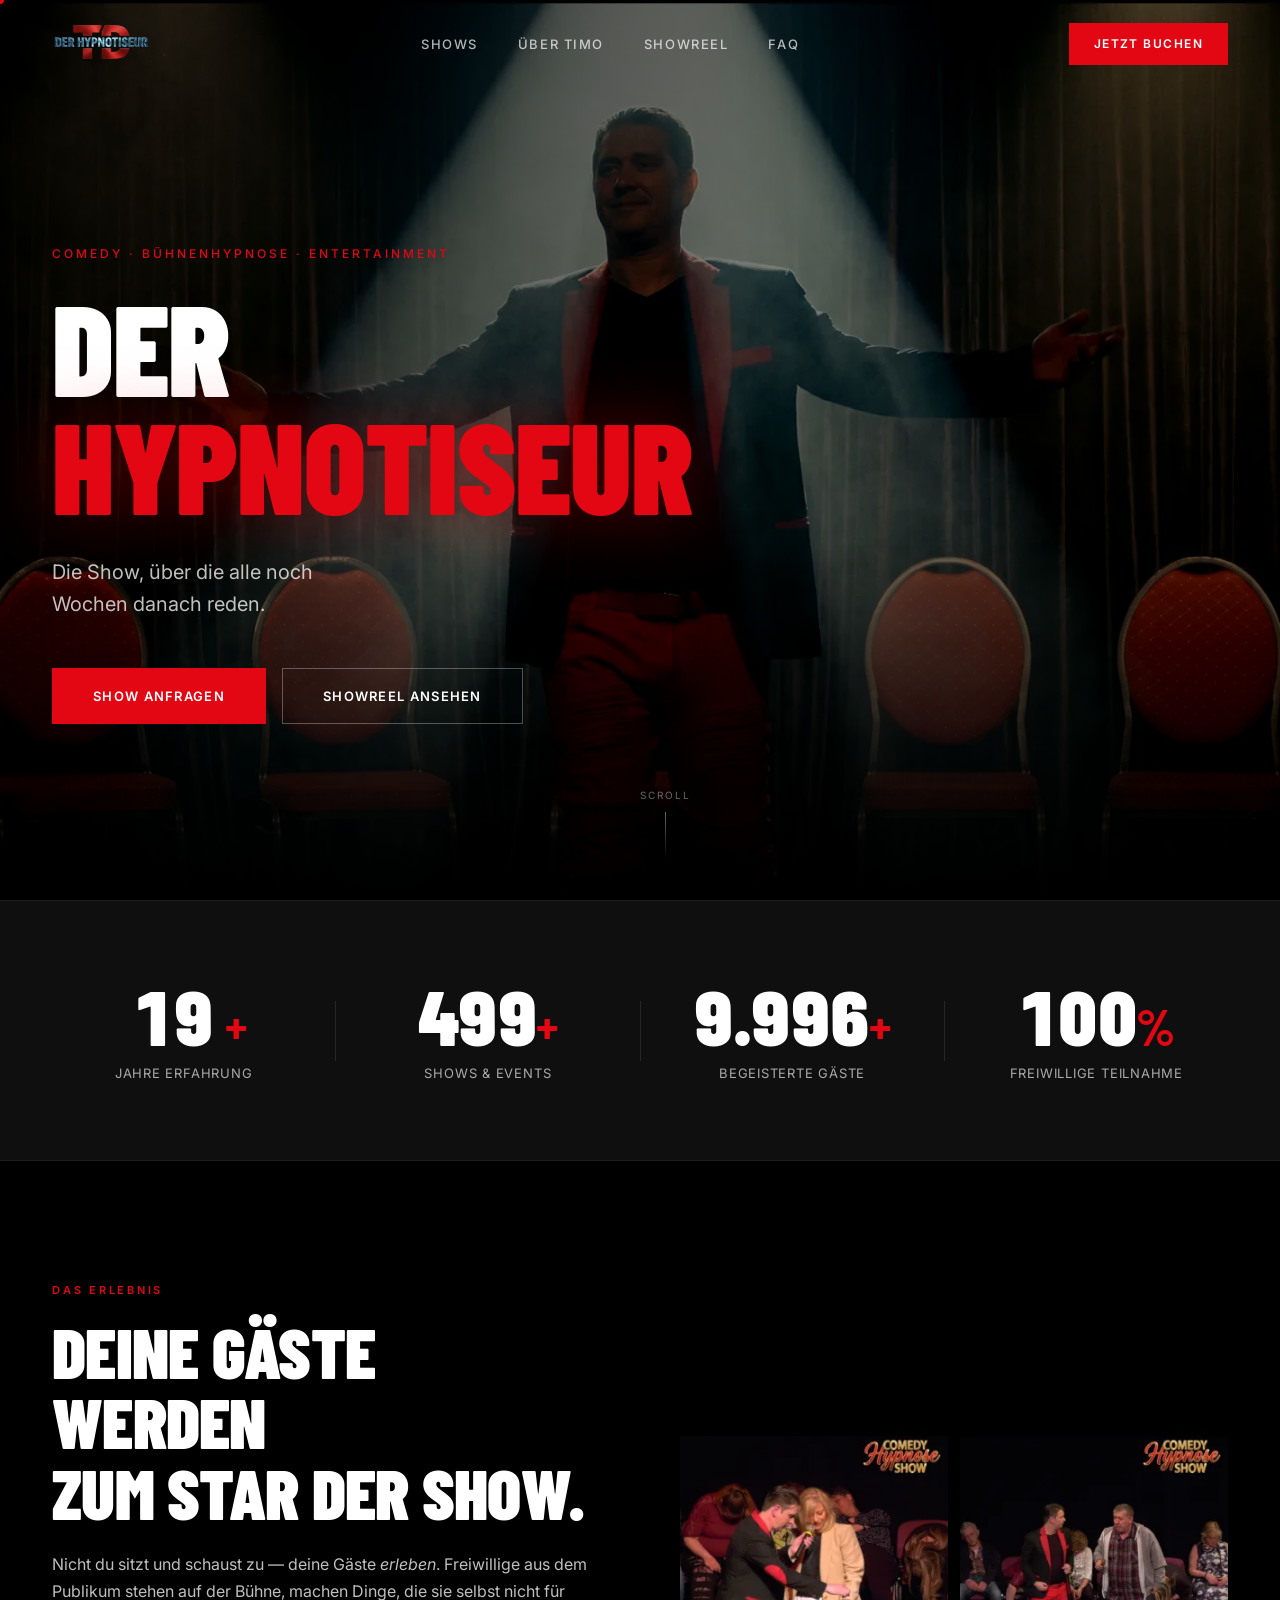
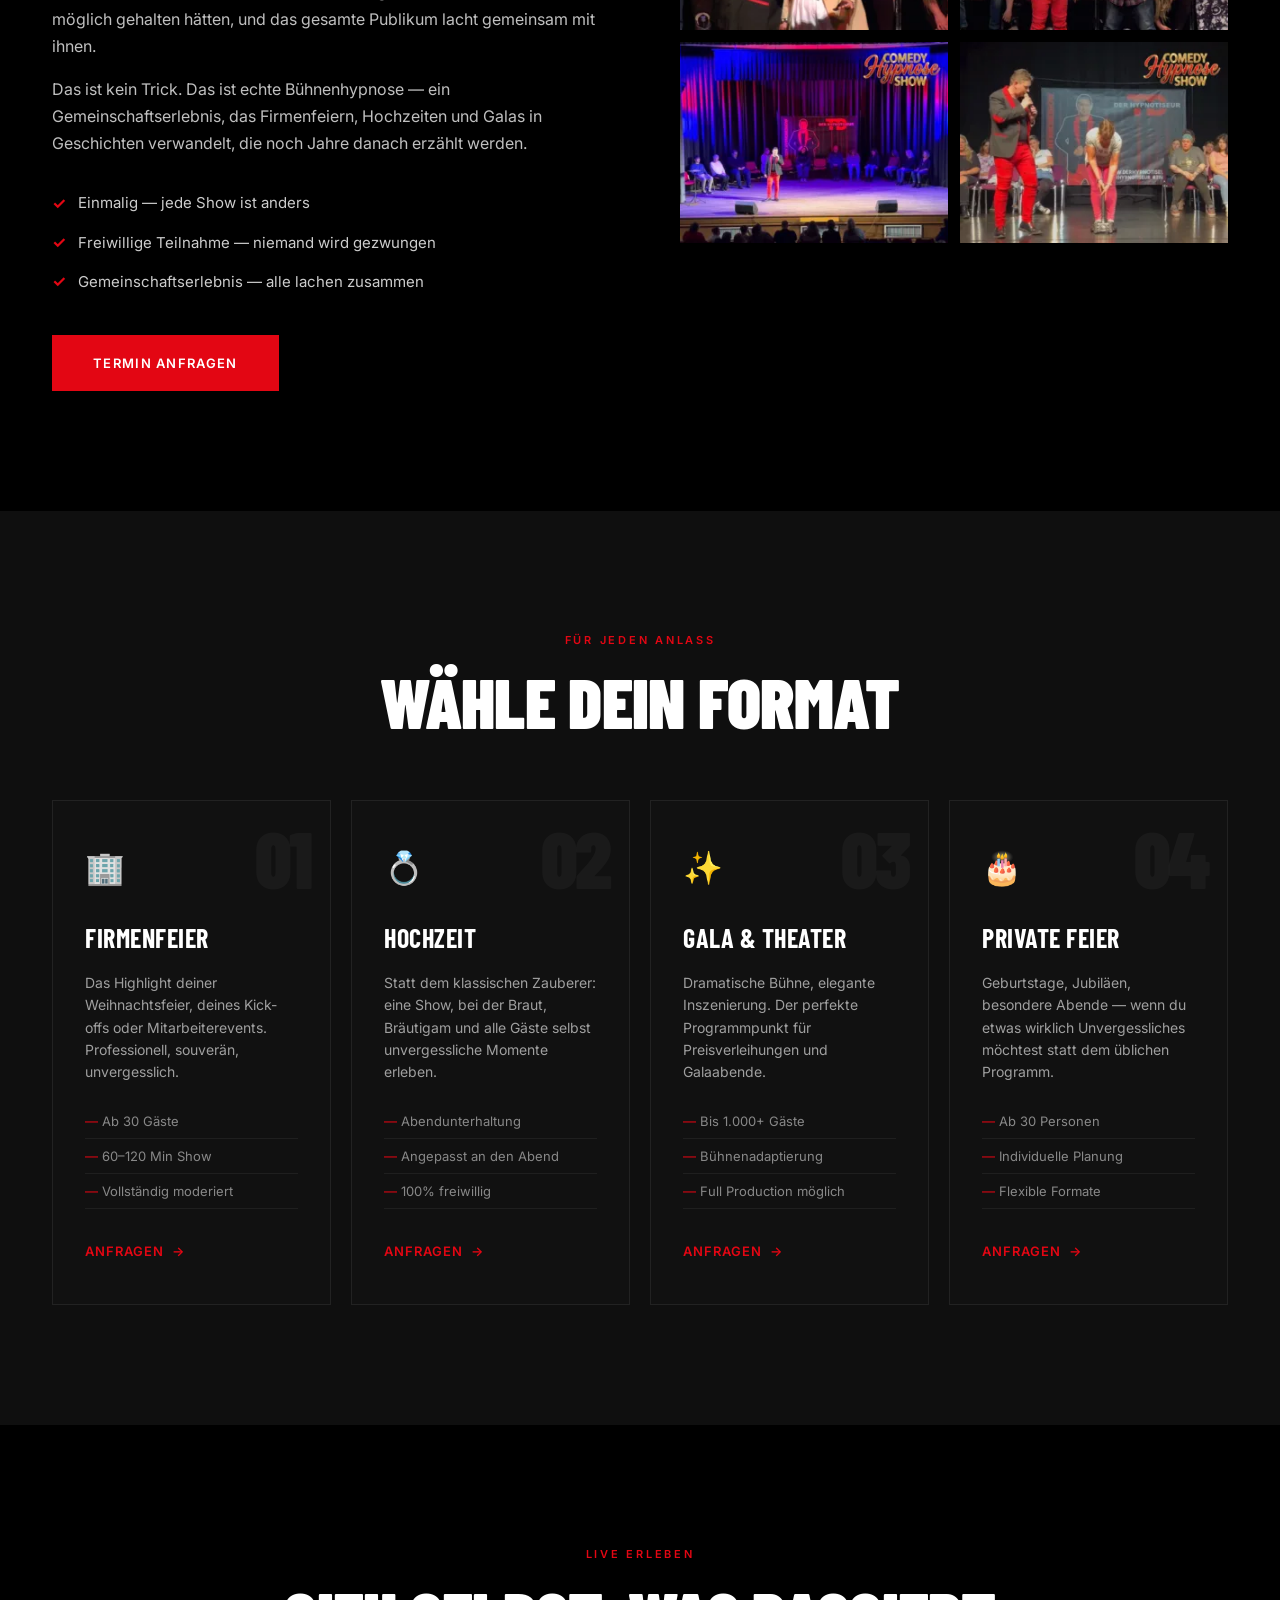
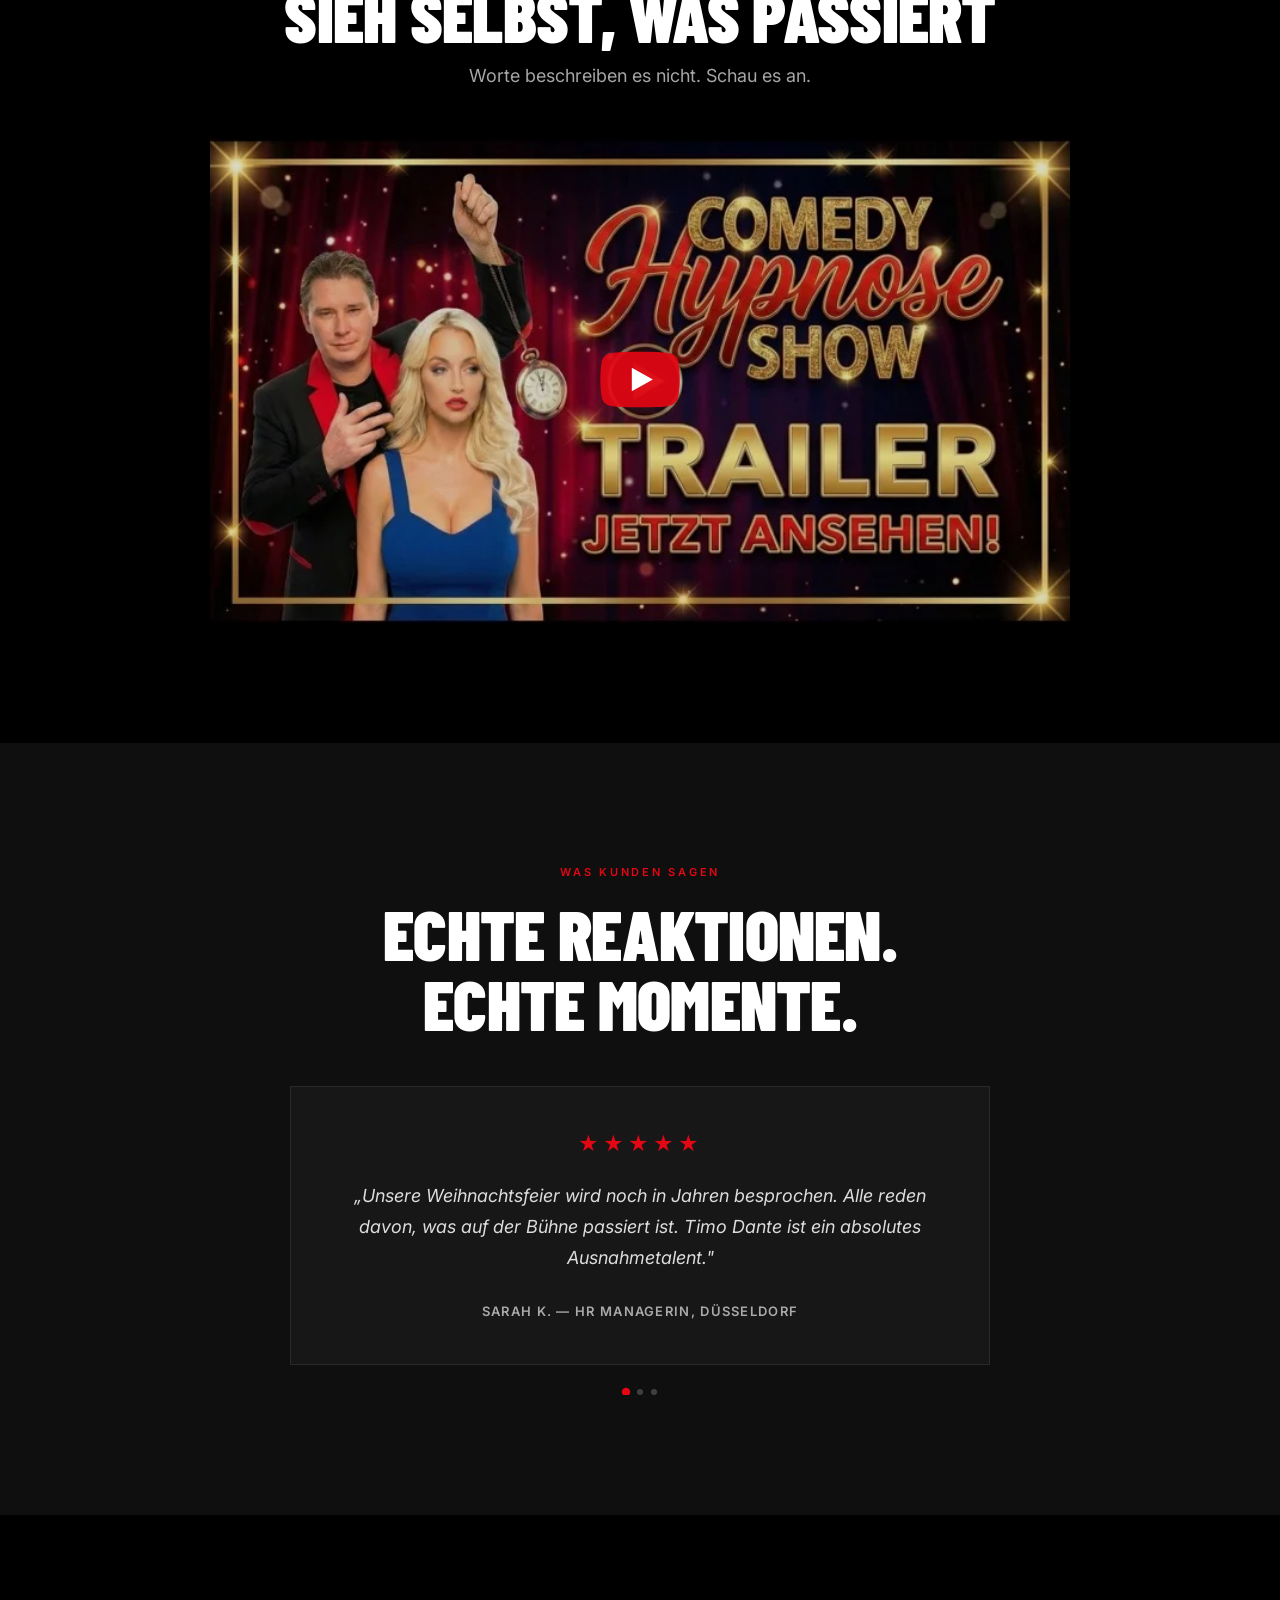
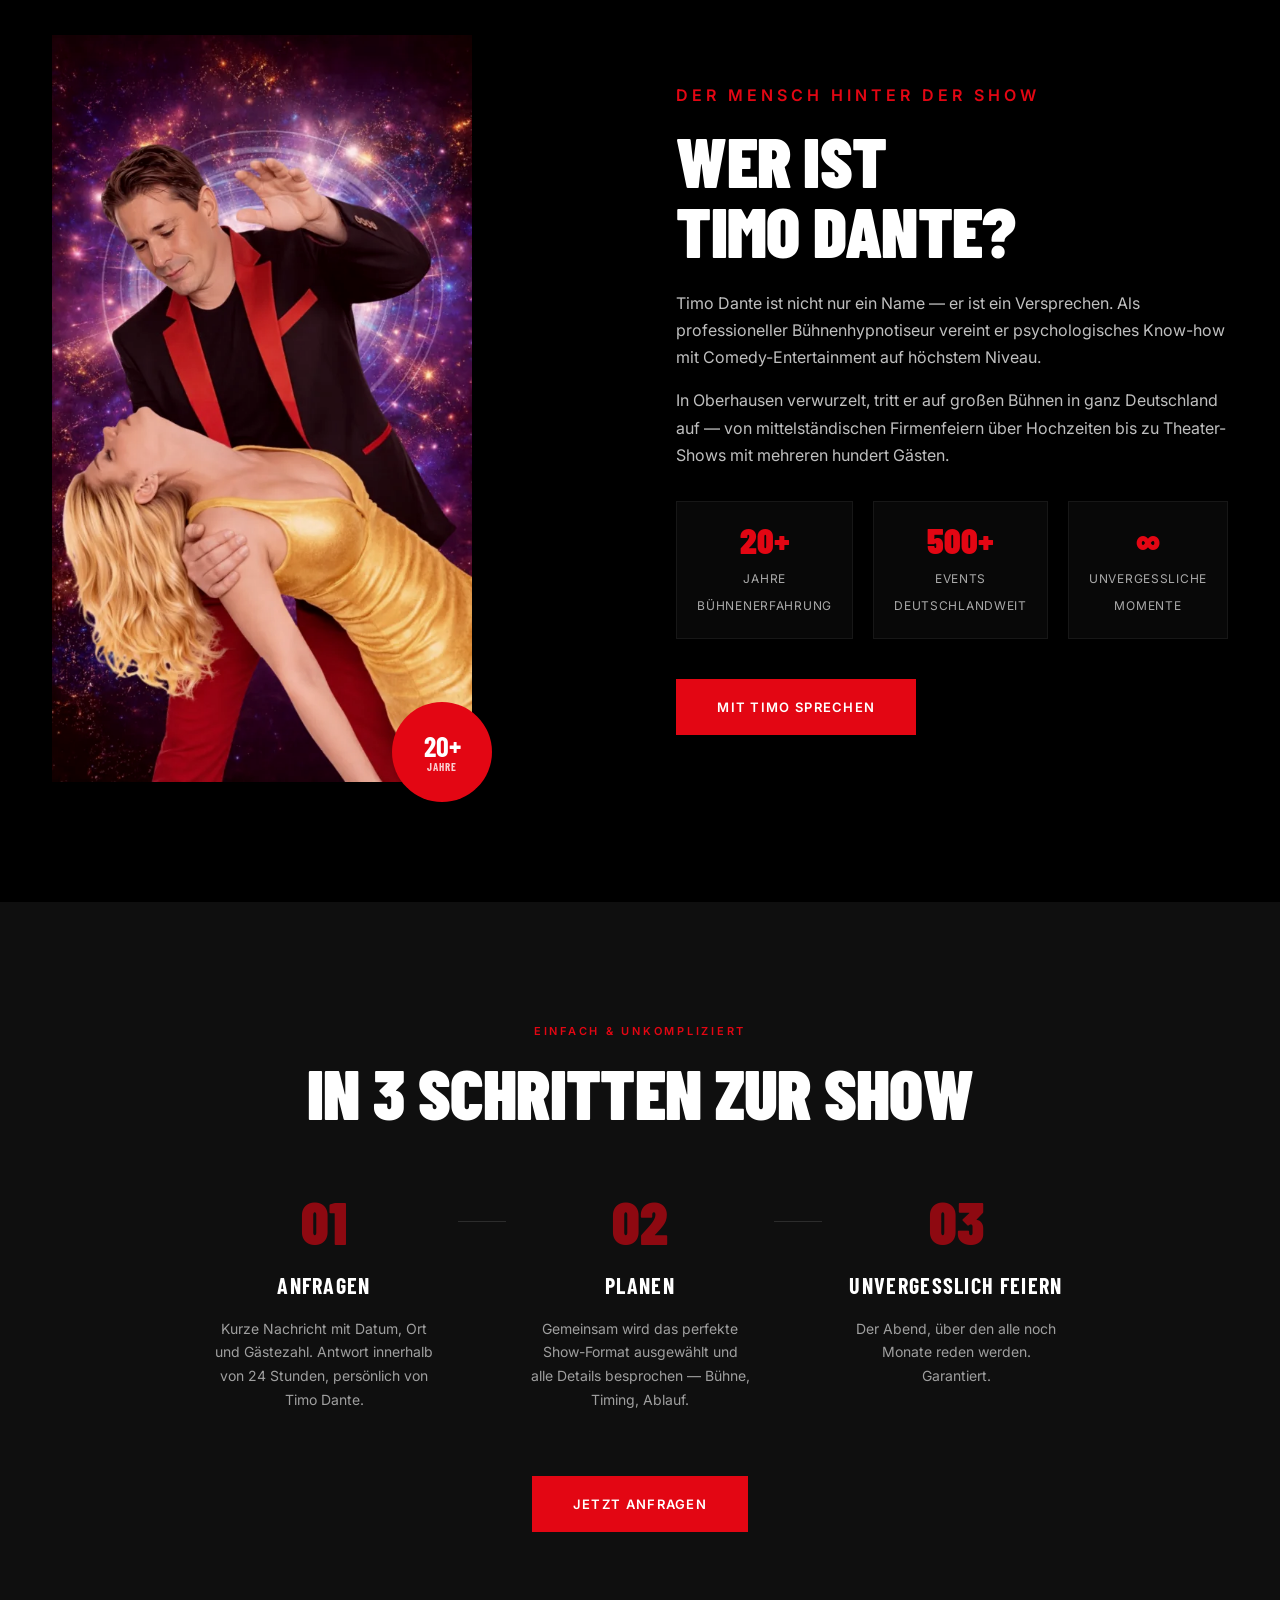
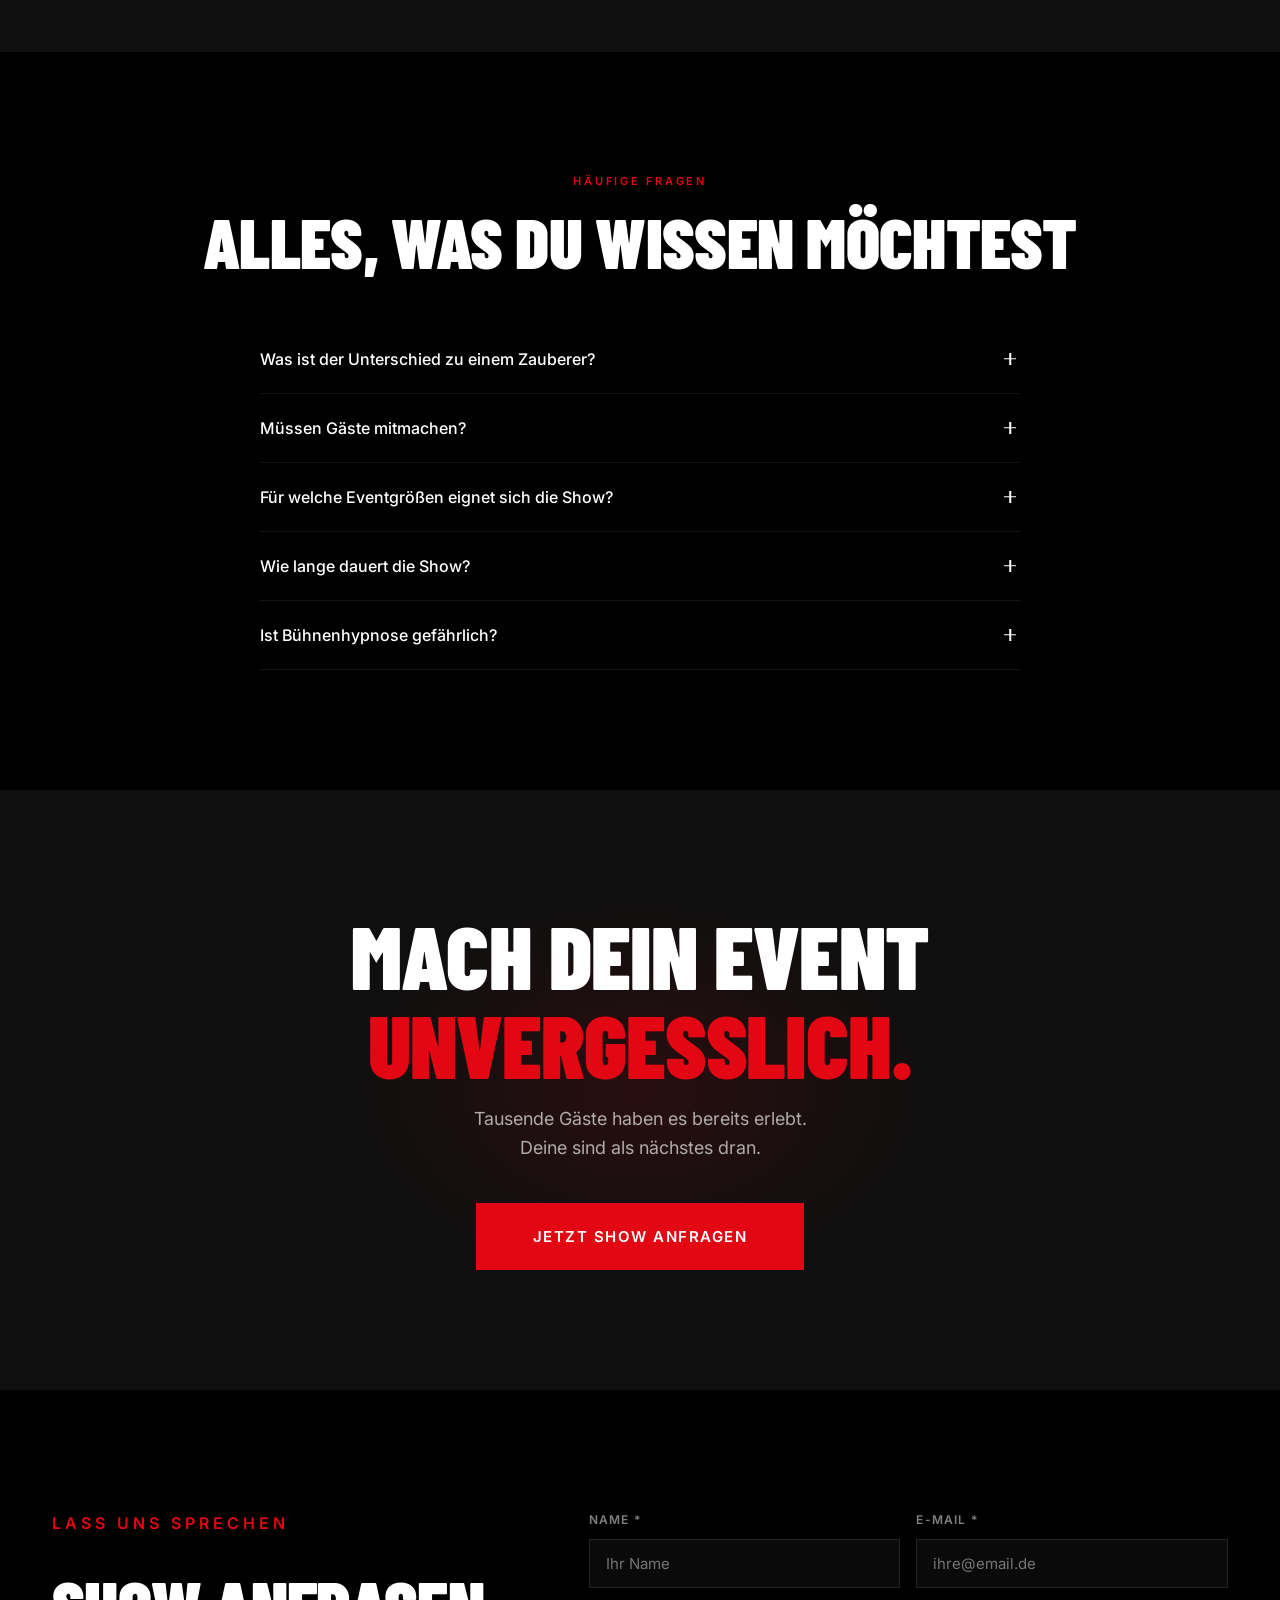
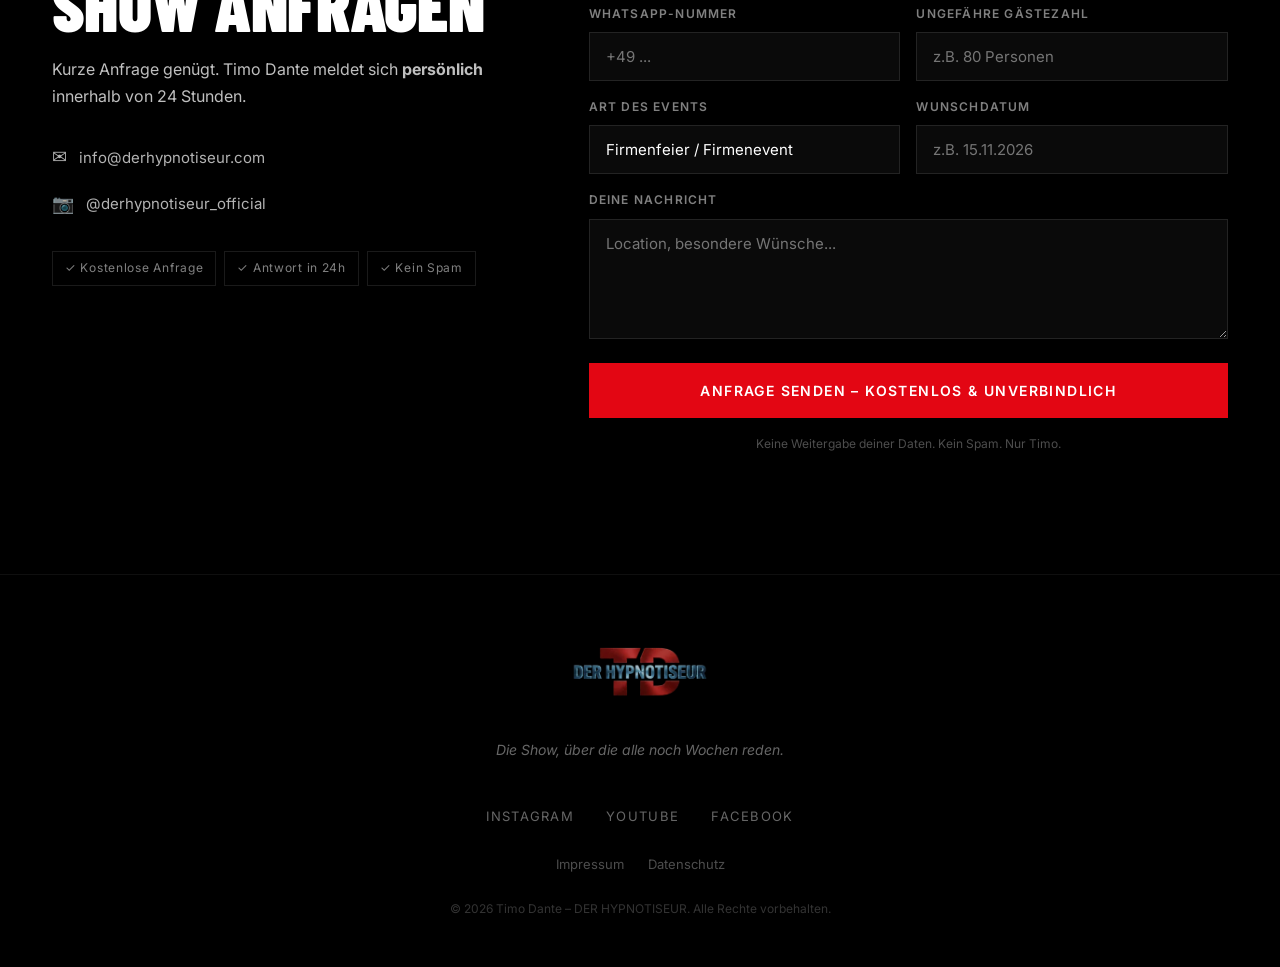
==== commit 2f2d968a: "Feature: WhatsApp-Nummer + Gästezahl in beiden Formularen - Telefonnummer → WhatsApp-Nummer (optiona" ====
--- a/main-site/index.html
+++ b/main-site/index.html
@@ -17,7 +17,7 @@
   <meta property="og:image" content="https://www.derhypnotiseur.com/img/hero-timo.webp">
 
   <link rel="preload" as="image" href="img/hero-timo.webp" type="image/webp" fetchpriority="high">
-  <link rel="preload" as="image" href="img/logo-nav.webp" type="image/webp" fetchpriority="low">
+  <link rel="preload" as="image" href="img/logo-nav.webp" type="image/webp" fetchpriority="high">
   <link rel="preconnect" href="https://fonts.googleapis.com">
   <link rel="preconnect" href="https://fonts.gstatic.com" crossorigin>
   <link rel="preload" as="style" href="https://fonts.googleapis.com/css2?family=Barlow+Condensed:wght@700;900&family=Inter:wght@300;400;500;600&display=optional" onload="this.onload=null;this.rel='stylesheet'">
@@ -34,8 +34,8 @@
     main{display:block}
     #loader{position:fixed;inset:0;background:#000;z-index:9999;display:flex;align-items:center;justify-content:center;flex-direction:column;gap:32px;transition:opacity .5s ease,visibility .5s ease}
     #loader.done{opacity:0;visibility:hidden;pointer-events:none}
-    .loader-logo{width:180px;height:auto;animation:pulse 1.2s ease-in-out infinite}
-    @keyframes pulse{0%,100%{opacity:.5}50%{opacity:1}}
+    .loader-logo{width:180px;height:auto;animation:pulse 2s ease-in-out infinite}
+    @keyframes pulse{0%,100%{transform:scale(1)}50%{transform:scale(1.04)}}
     .loader-bar{width:200px;height:2px;background:rgba(255,255,255,.1);overflow:hidden}
     .loader-progress{height:100%;background:var(--red);width:0;transition:width .6s ease}
     #cursor{width:8px;height:8px;background:var(--red);border-radius:50%;position:fixed;top:0;left:0;pointer-events:none;z-index:9998;transform:translate(-50%,-50%);transition:width .15s,height .15s,background .15s}
@@ -564,6 +564,16 @@
         </div>
         <div class="f-row">
           <div class="f-group">
+            <label for="whatsapp">WhatsApp-Nummer</label>
+            <input type="tel" id="whatsapp" name="whatsapp" placeholder="+49 ..." autocomplete="tel">
+          </div>
+          <div class="f-group">
+            <label for="gaeste">Ungefähre Gästezahl</label>
+            <input type="text" id="gaeste" name="gaeste" placeholder="z.B. 80 Personen" autocomplete="off">
+          </div>
+        </div>
+        <div class="f-row">
+          <div class="f-group">
             <label for="event">Art des Events</label>
             <select id="event" name="veranstaltung">
               <option value="Firmenfeier">Firmenfeier / Firmenevent</option>
@@ -581,7 +591,7 @@
         </div>
         <div class="f-group">
           <label for="msg">Deine Nachricht</label>
-          <textarea id="msg" name="nachricht" rows="4" placeholder="Location, Gästezahl, besondere Wünsche..."></textarea>
+          <textarea id="msg" name="nachricht" rows="4" placeholder="Location, besondere Wünsche..."></textarea>
         </div>
         <input type="text" name="website" style="display:none" tabindex="-1" autocomplete="off" aria-hidden="true">
         <button type="submit" class="btn btn-primary btn-submit">Anfrage senden – kostenlos & unverbindlich</button>
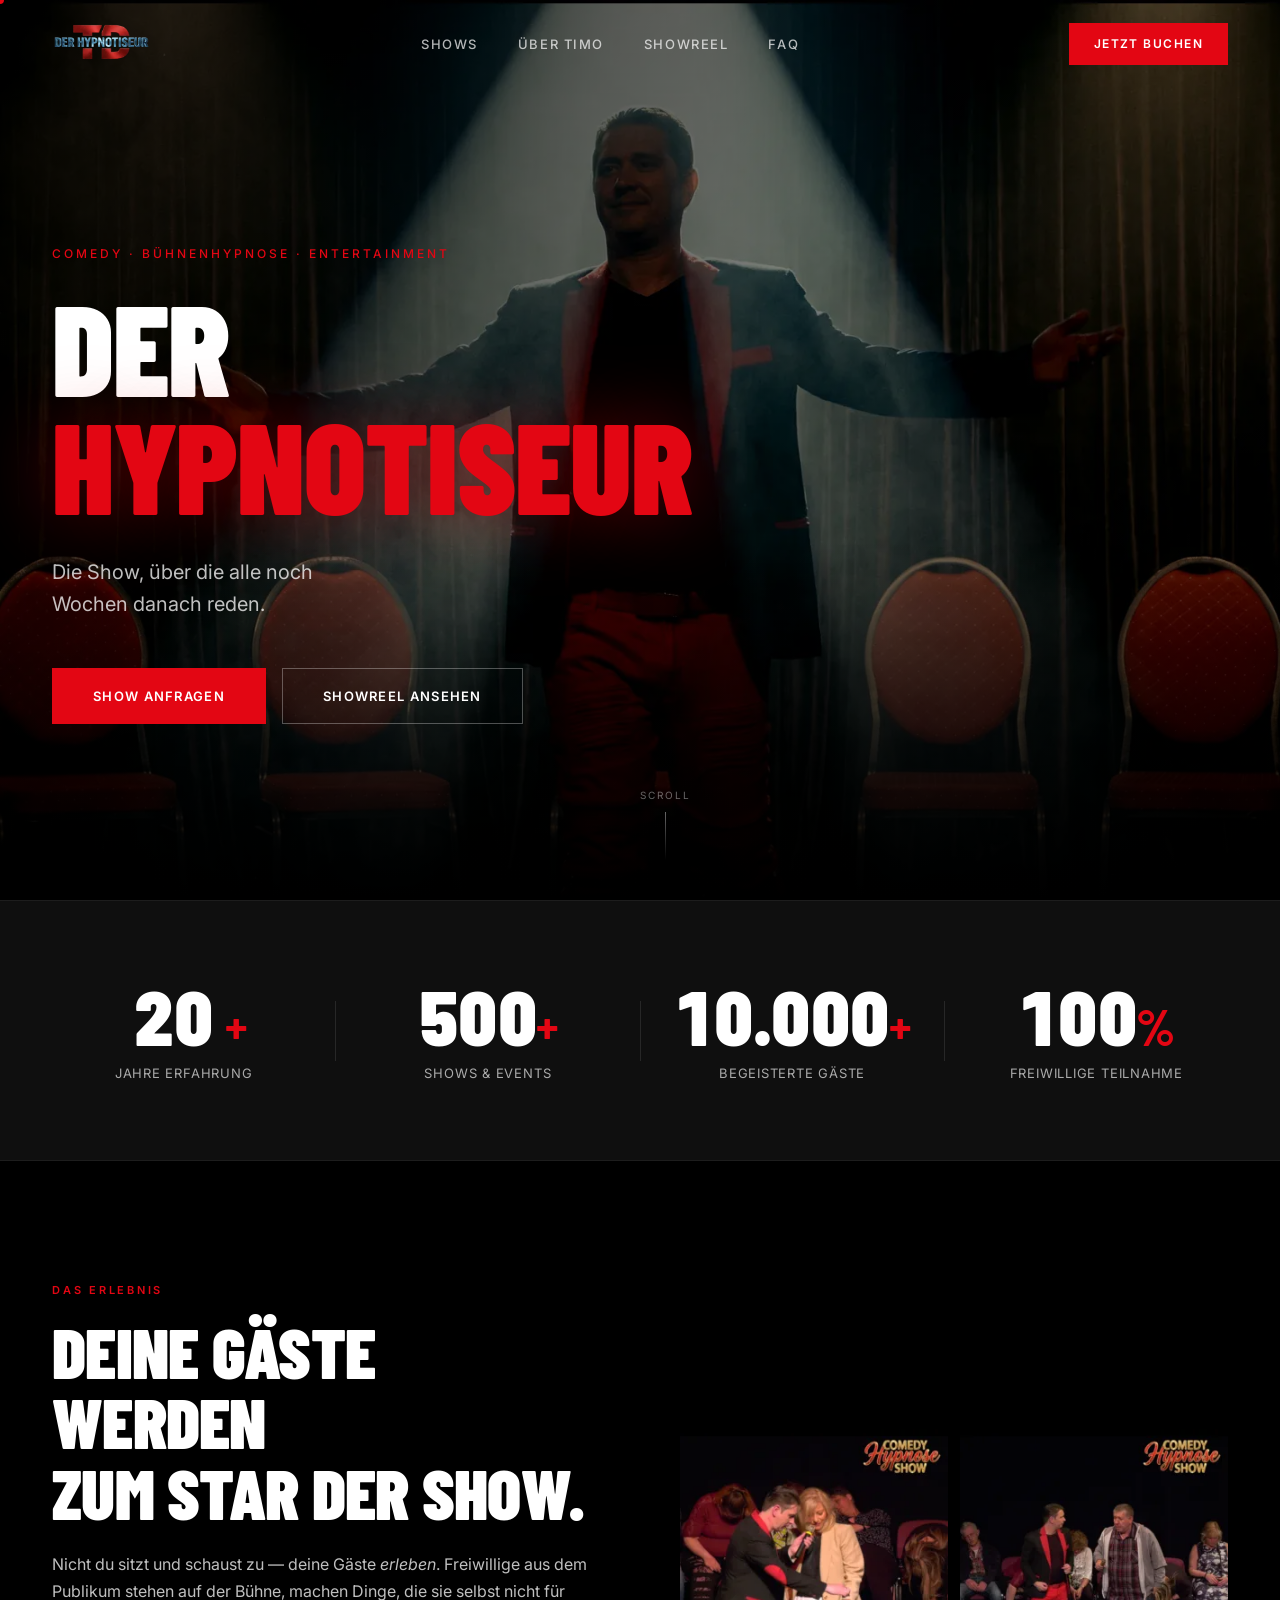
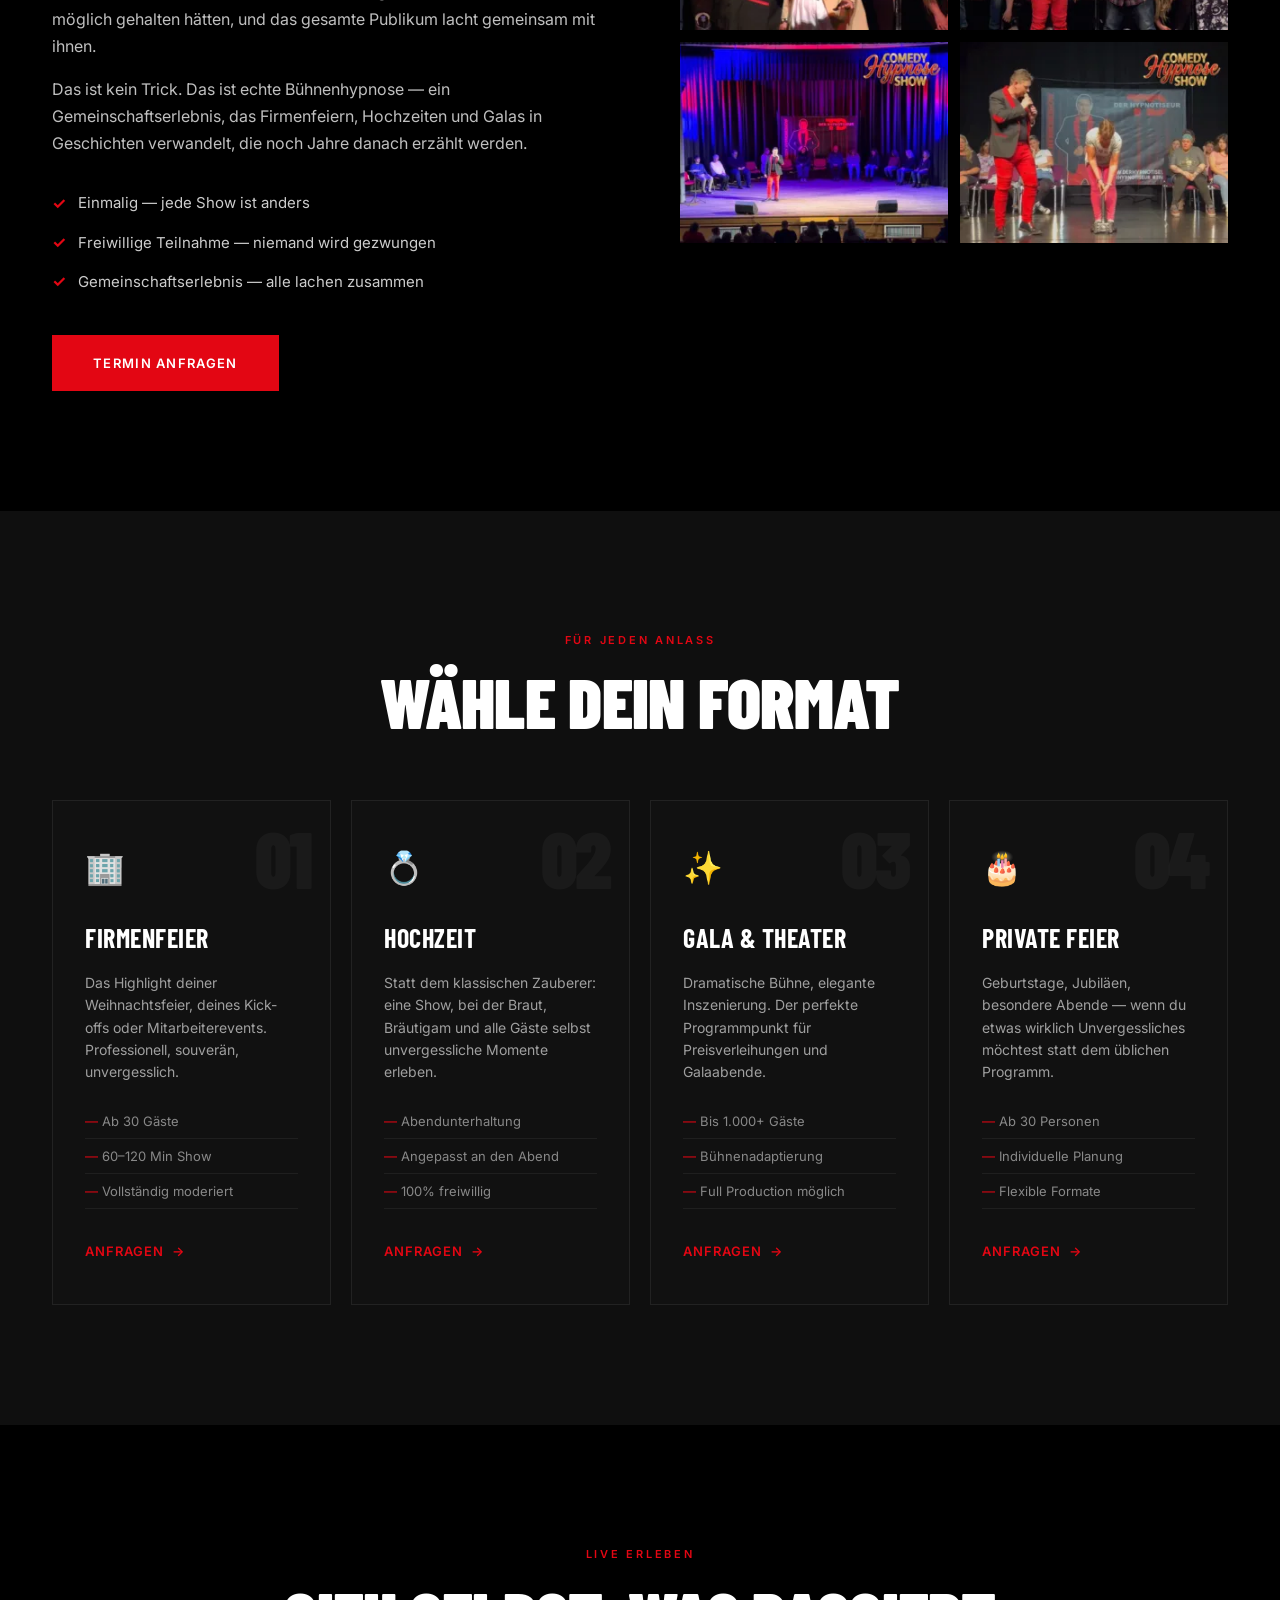
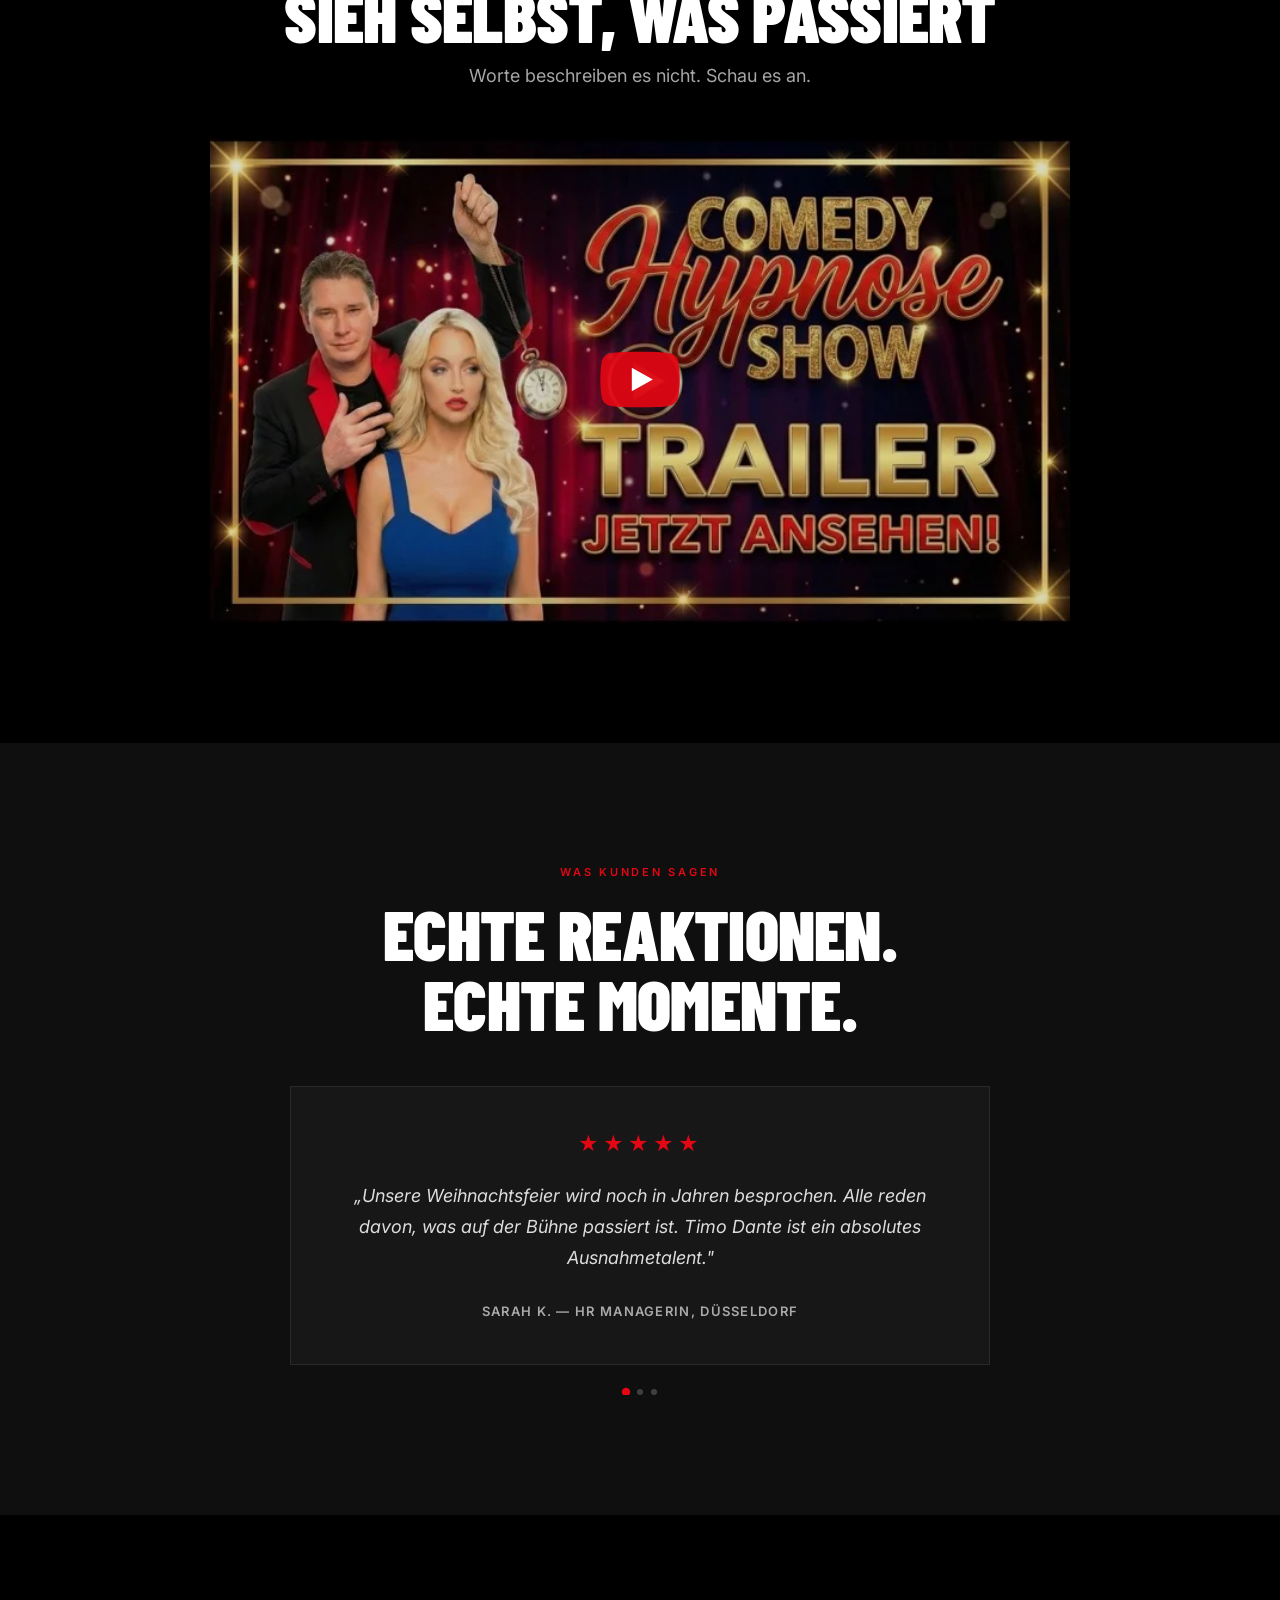
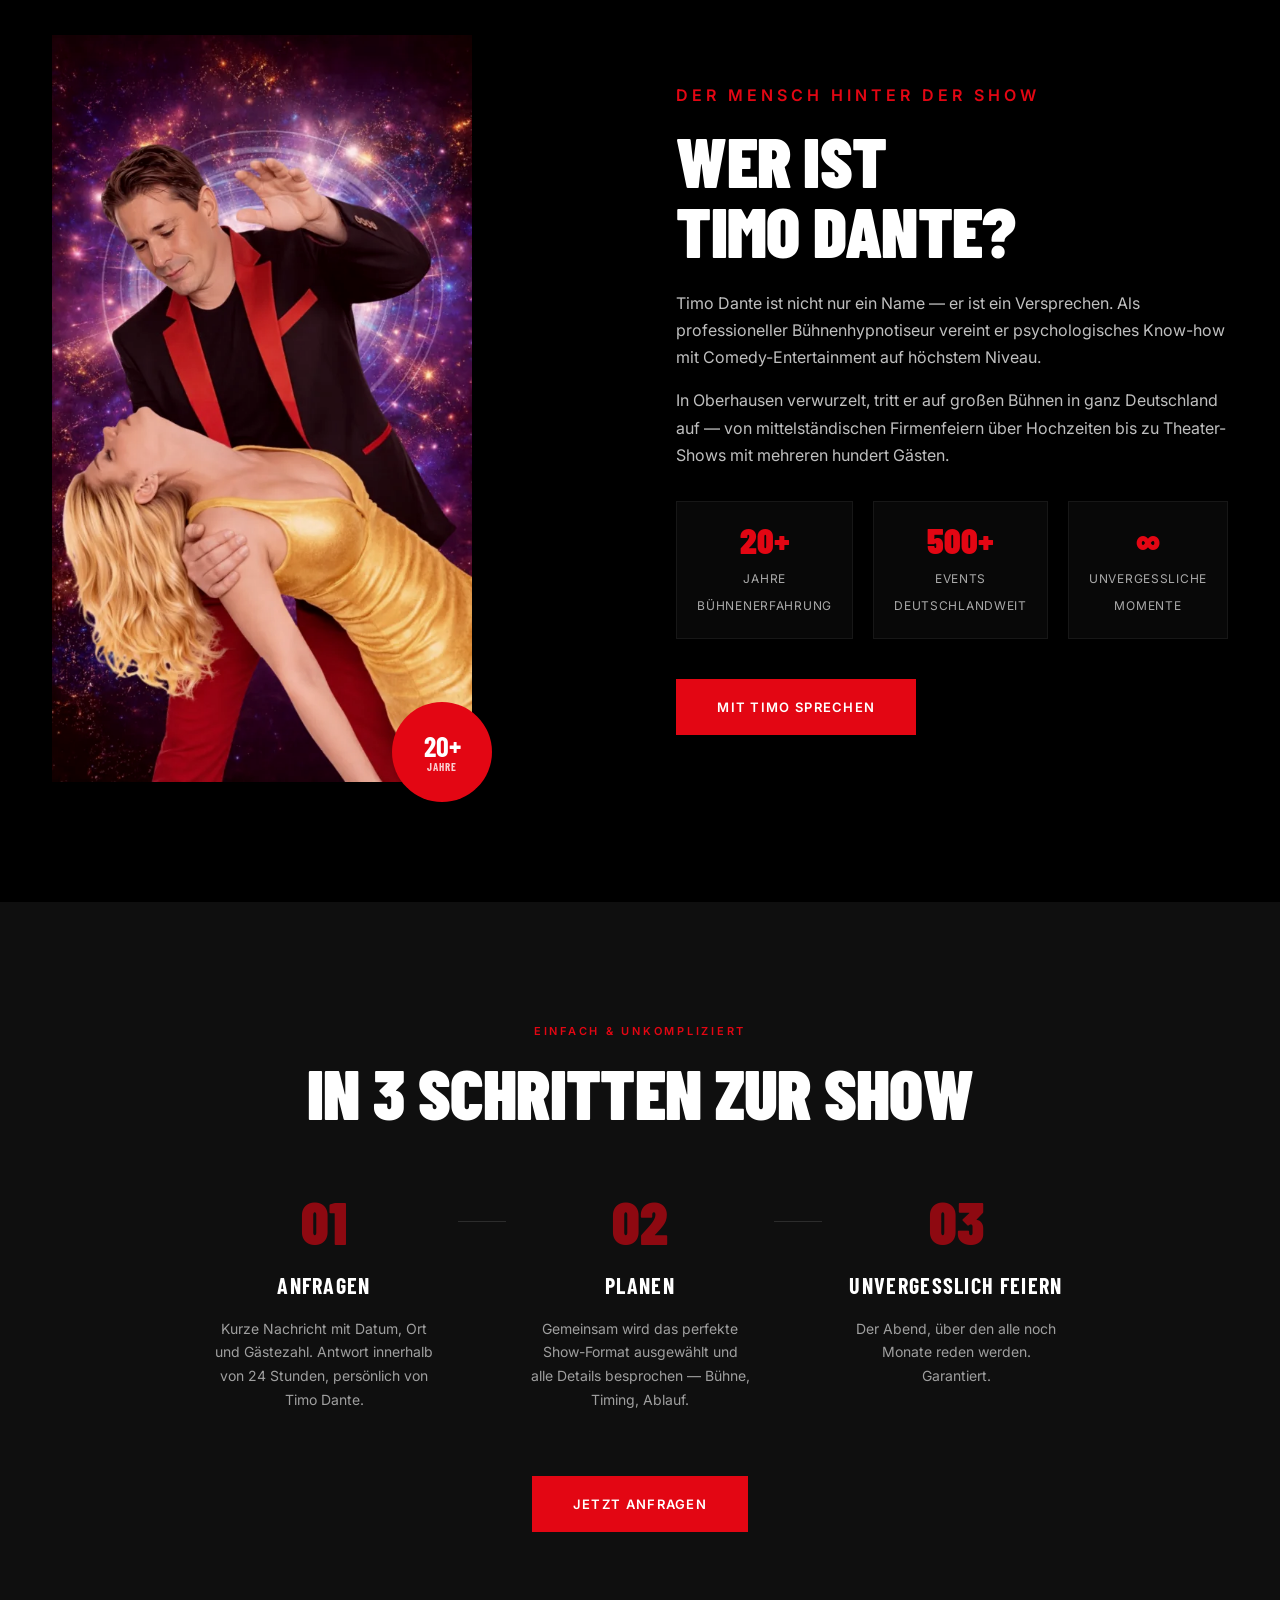
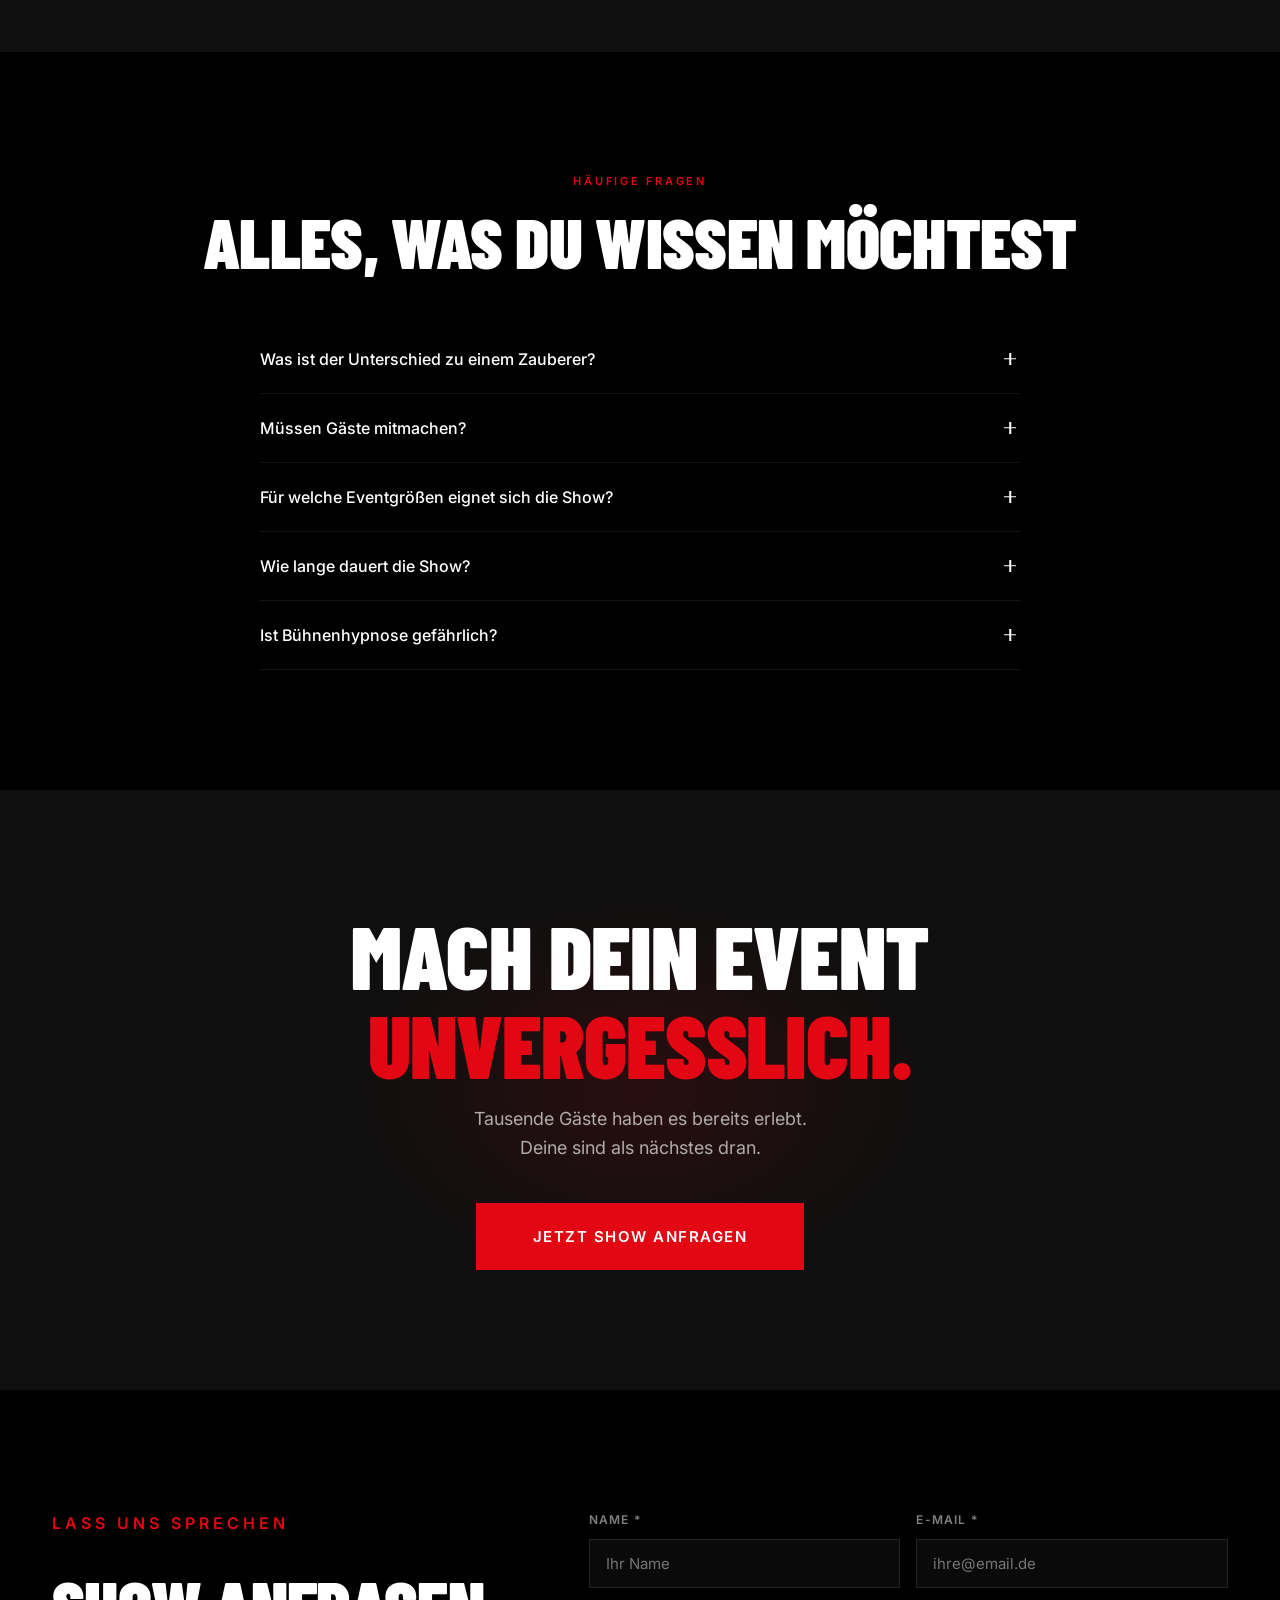
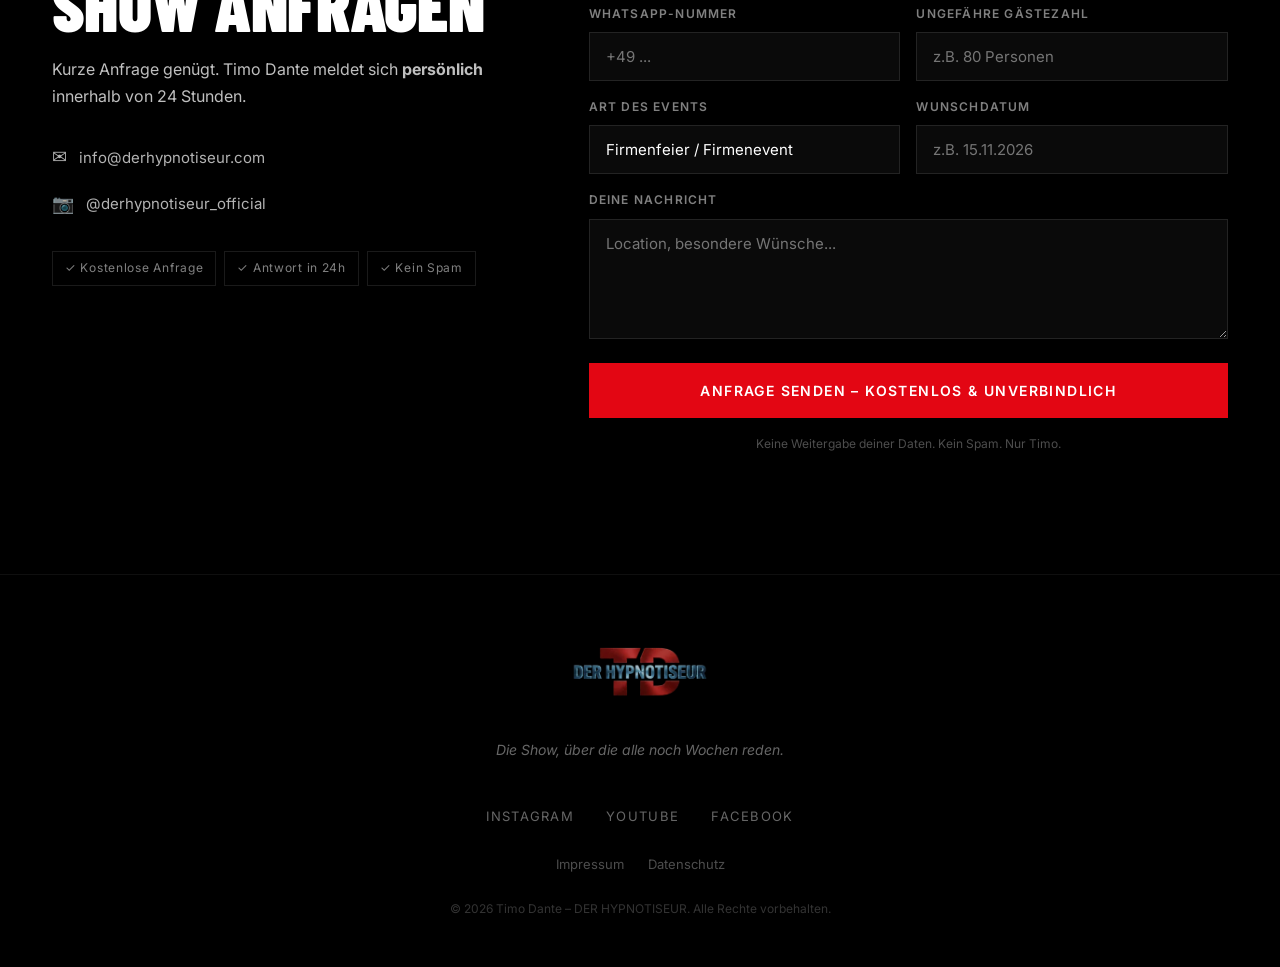
==== commit 6c53605e: "Feature: Google Analytics (G-XP99ET6V8B) auf beiden Seiten Co-Authored-By: Claude Sonnet 4.6 <norepl" ====
--- a/main-site/index.html
+++ b/main-site/index.html
@@ -2,6 +2,9 @@
 <html lang="de">
 <head>
   <meta charset="UTF-8">
+  <!-- Google tag (gtag.js) -->
+  <script async src="https://www.googletagmanager.com/gtag/js?id=G-XP99ET6V8B"></script>
+  <script>window.dataLayer=window.dataLayer||[];function gtag(){dataLayer.push(arguments);}gtag('js',new Date());gtag('config','G-XP99ET6V8B');</script>
   <meta name="viewport" content="width=device-width, initial-scale=1.0">
 
   <title>Timo Dante – DER HYPNOTISEUR | Bühnenhypnose für Firmenfeier & Hochzeit</title>
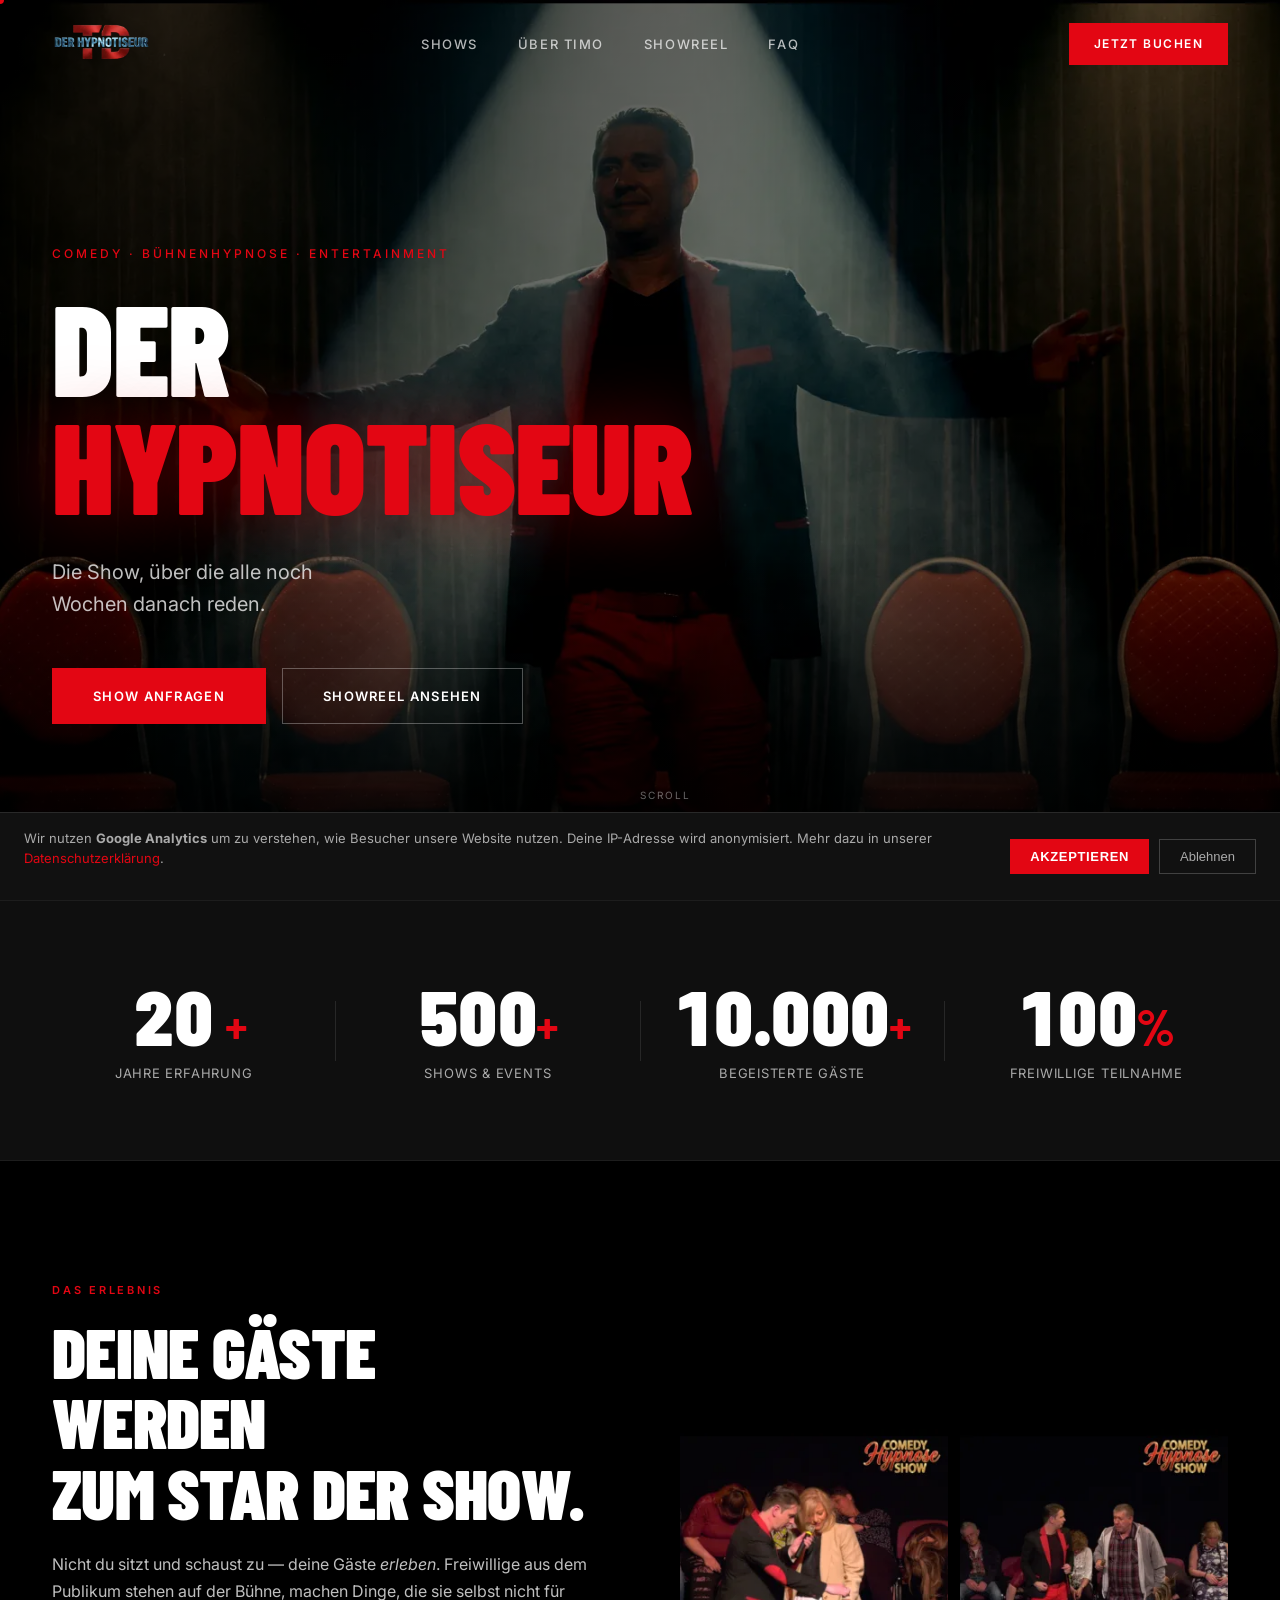
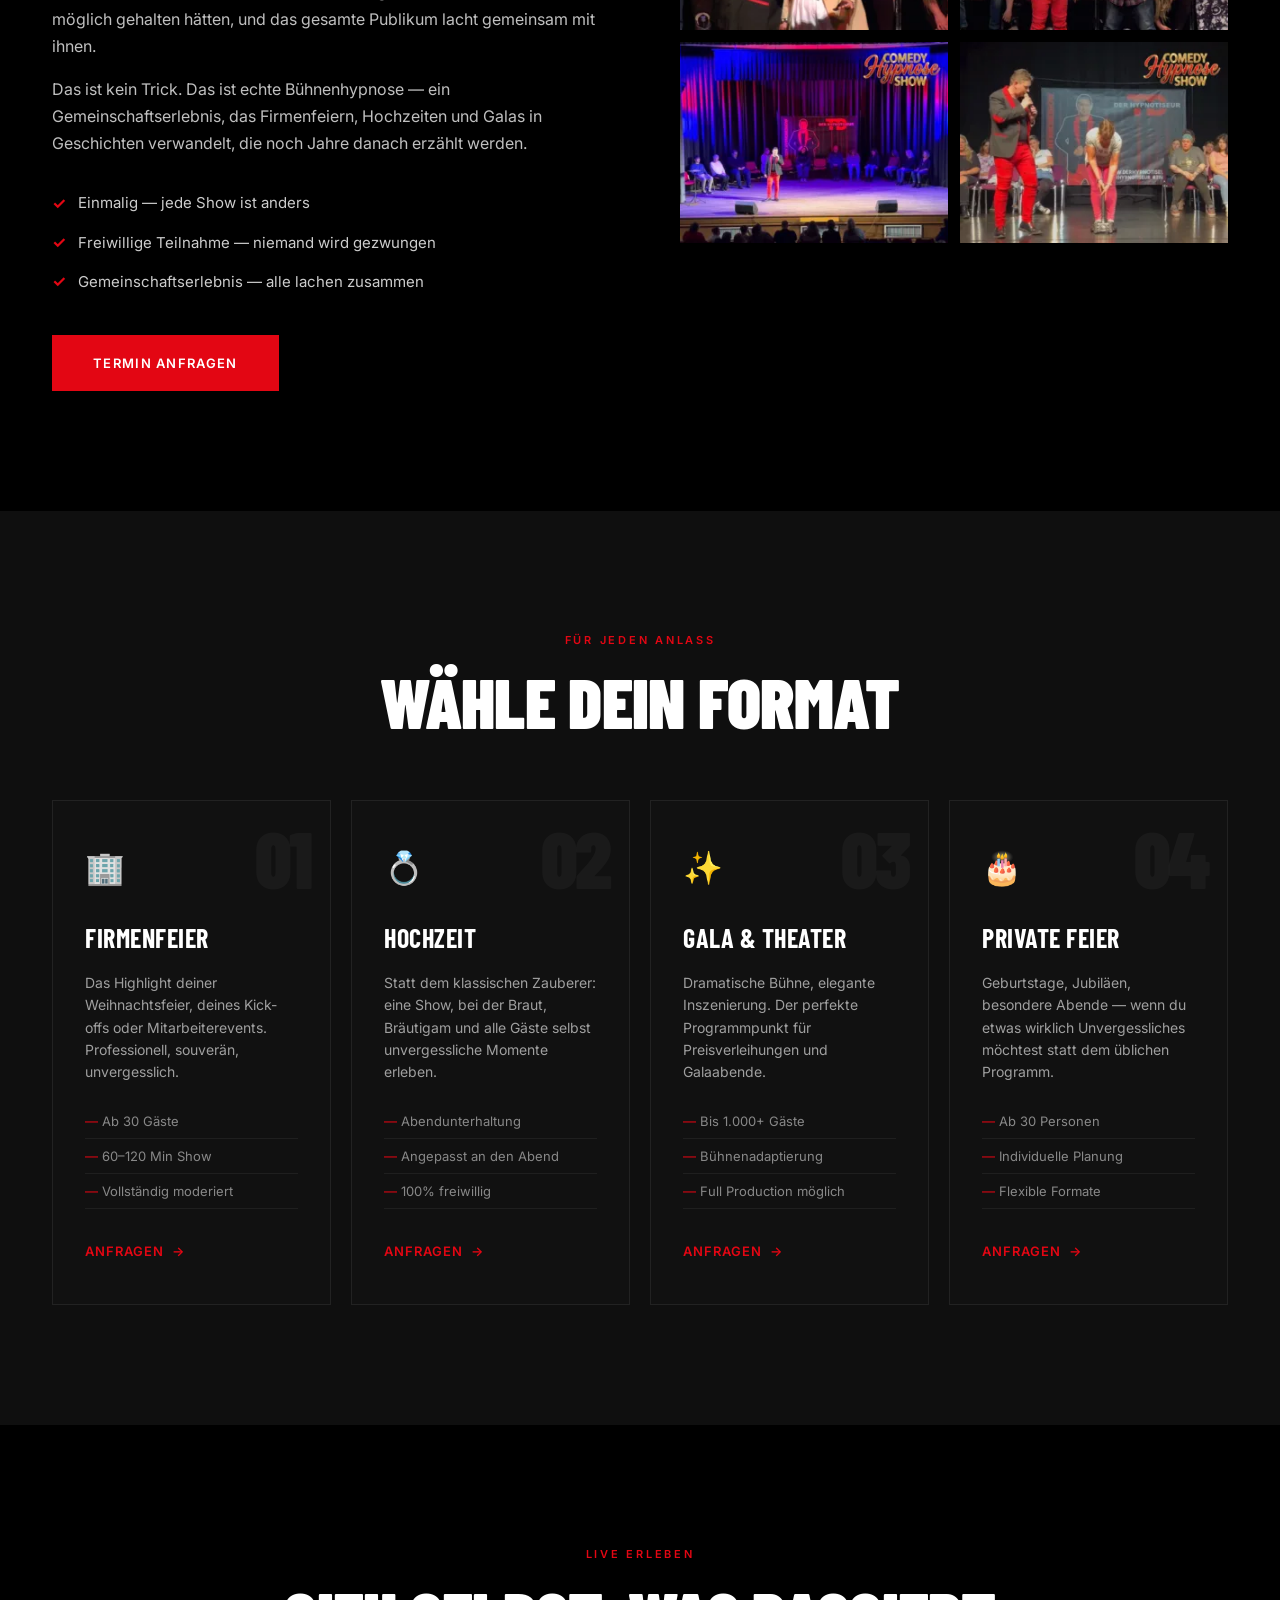
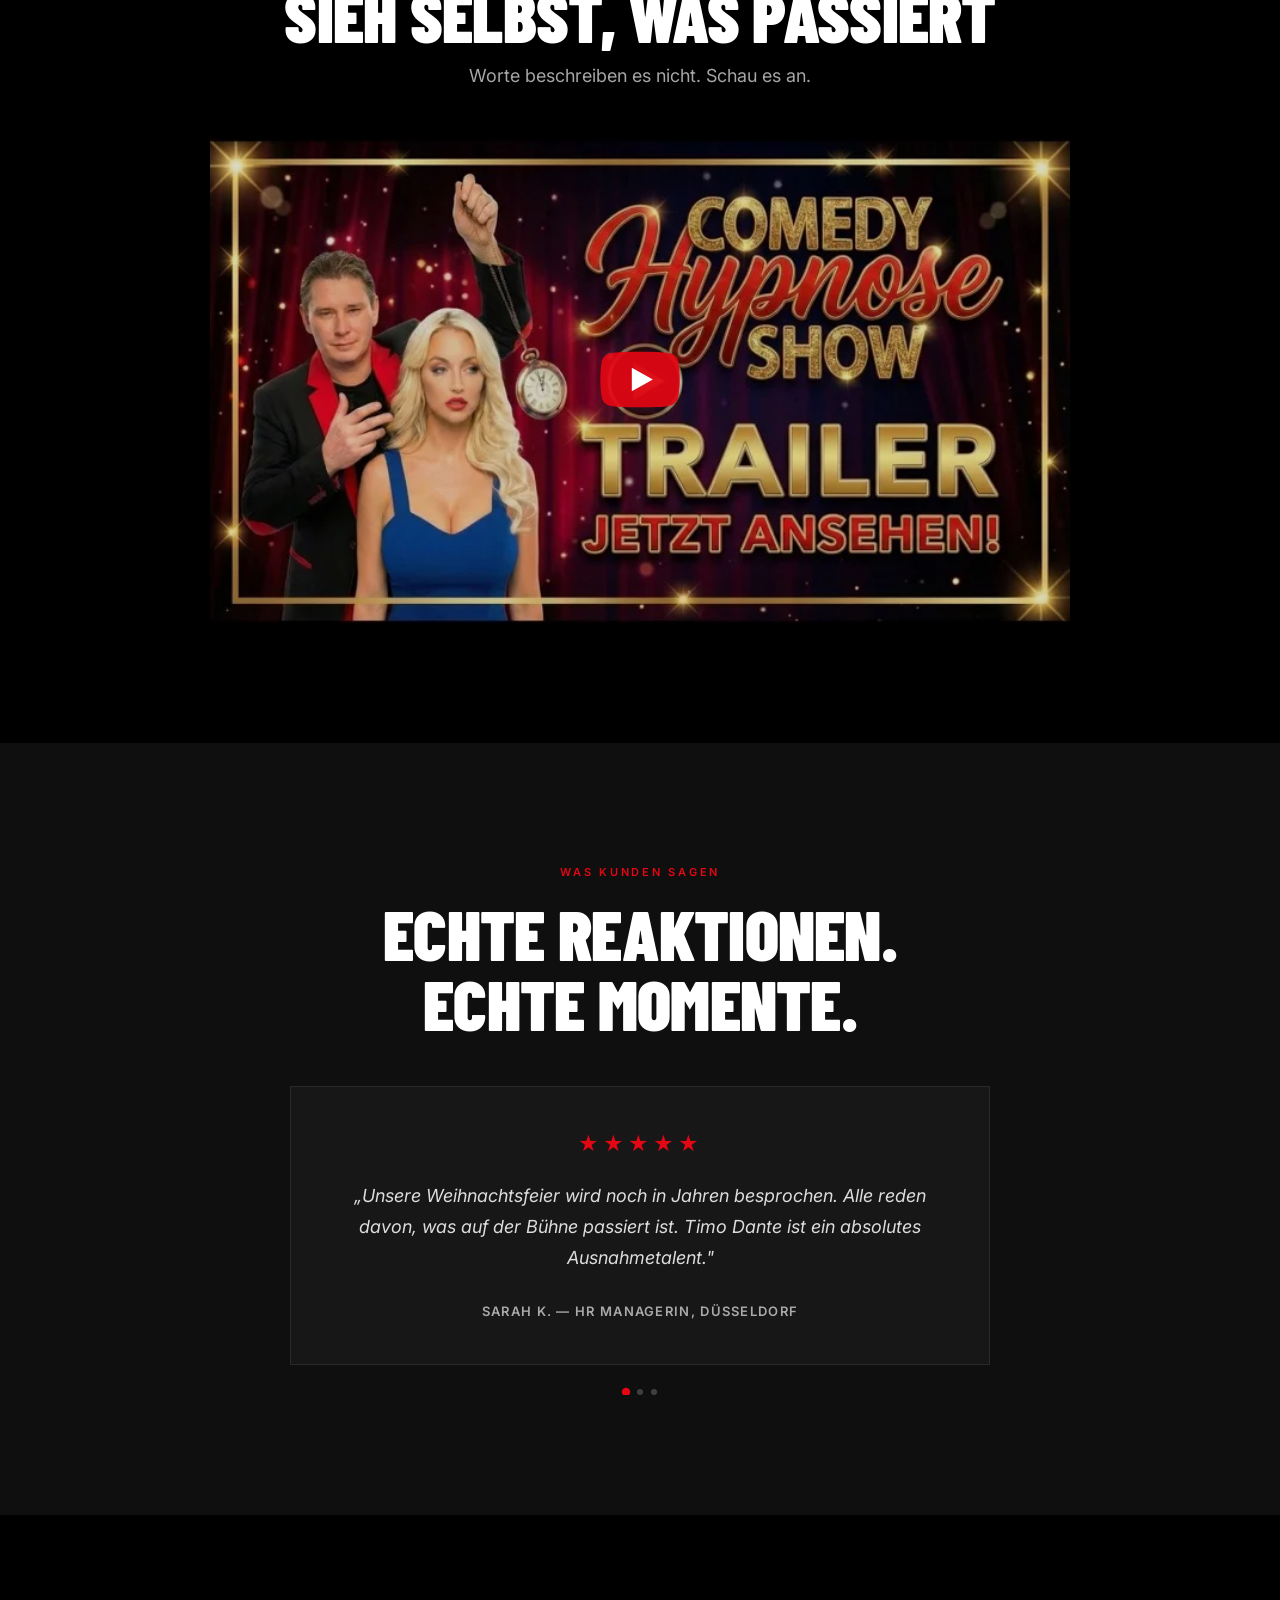
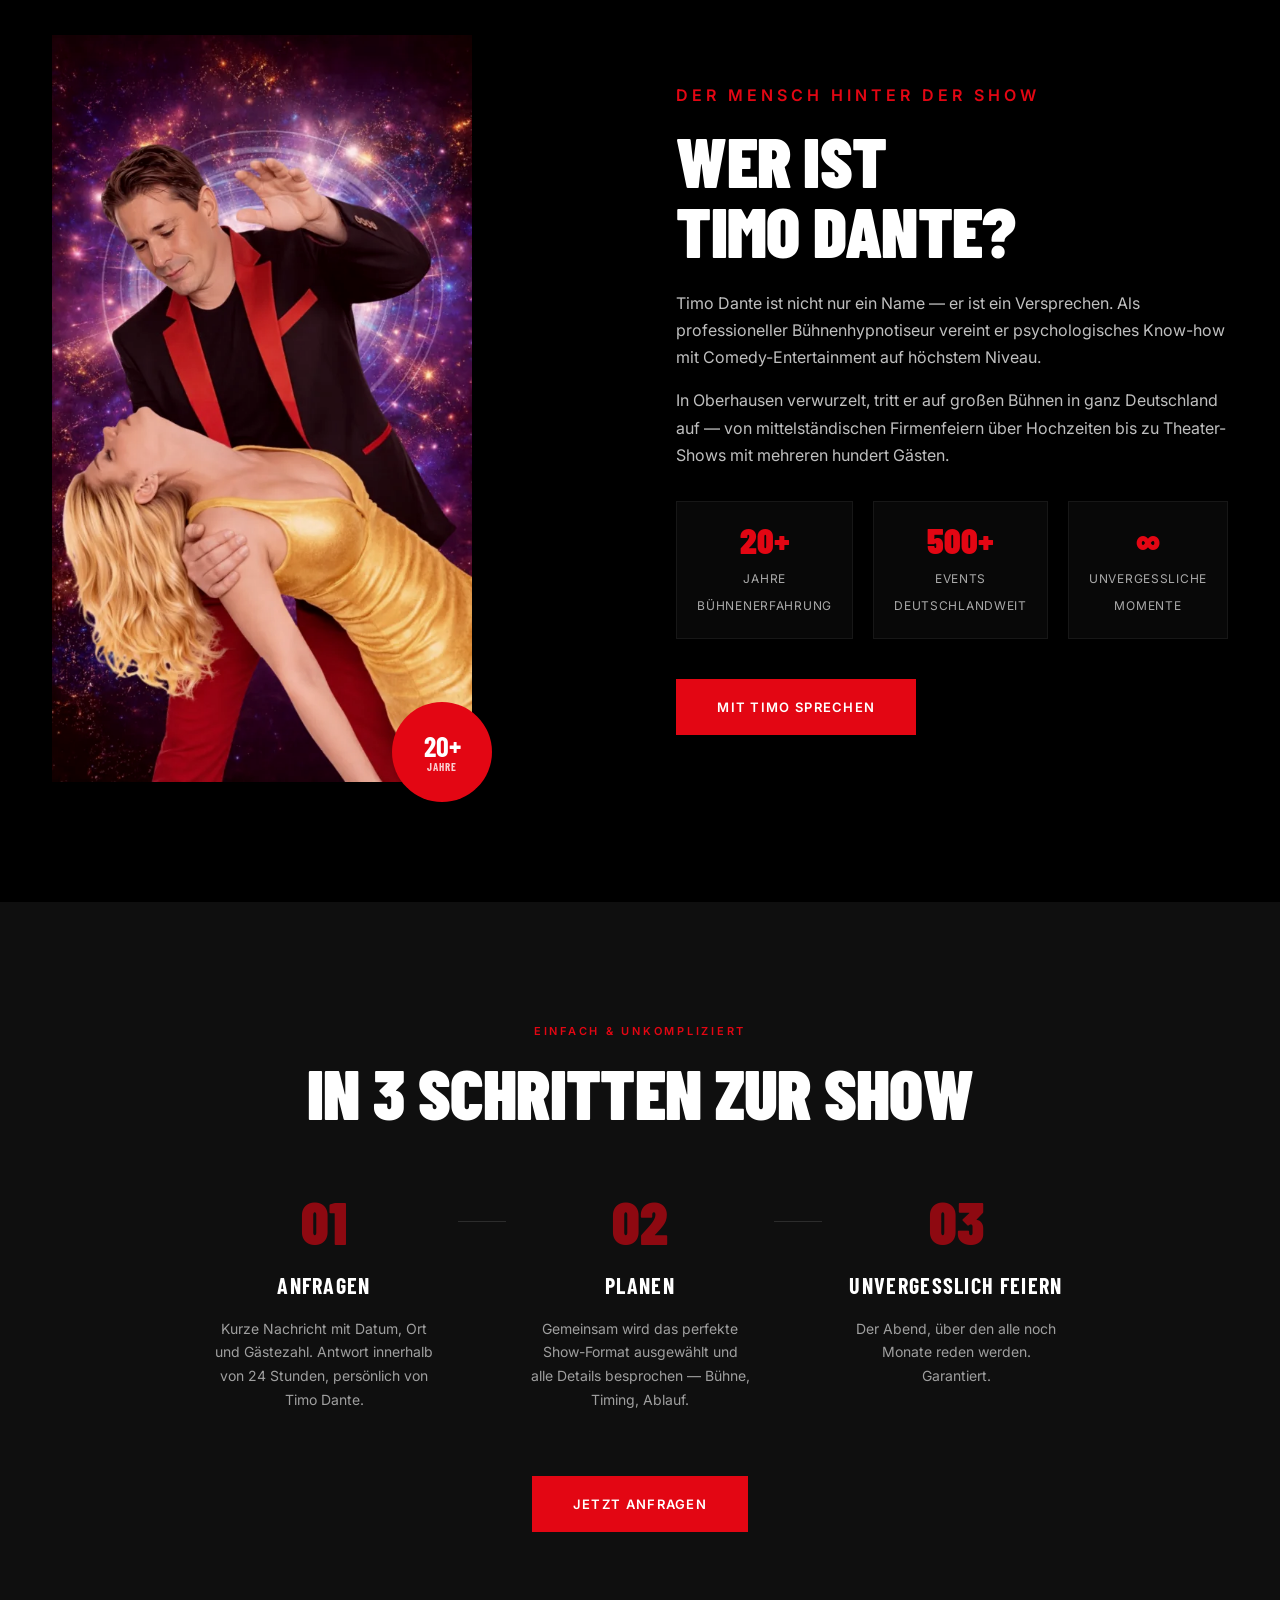
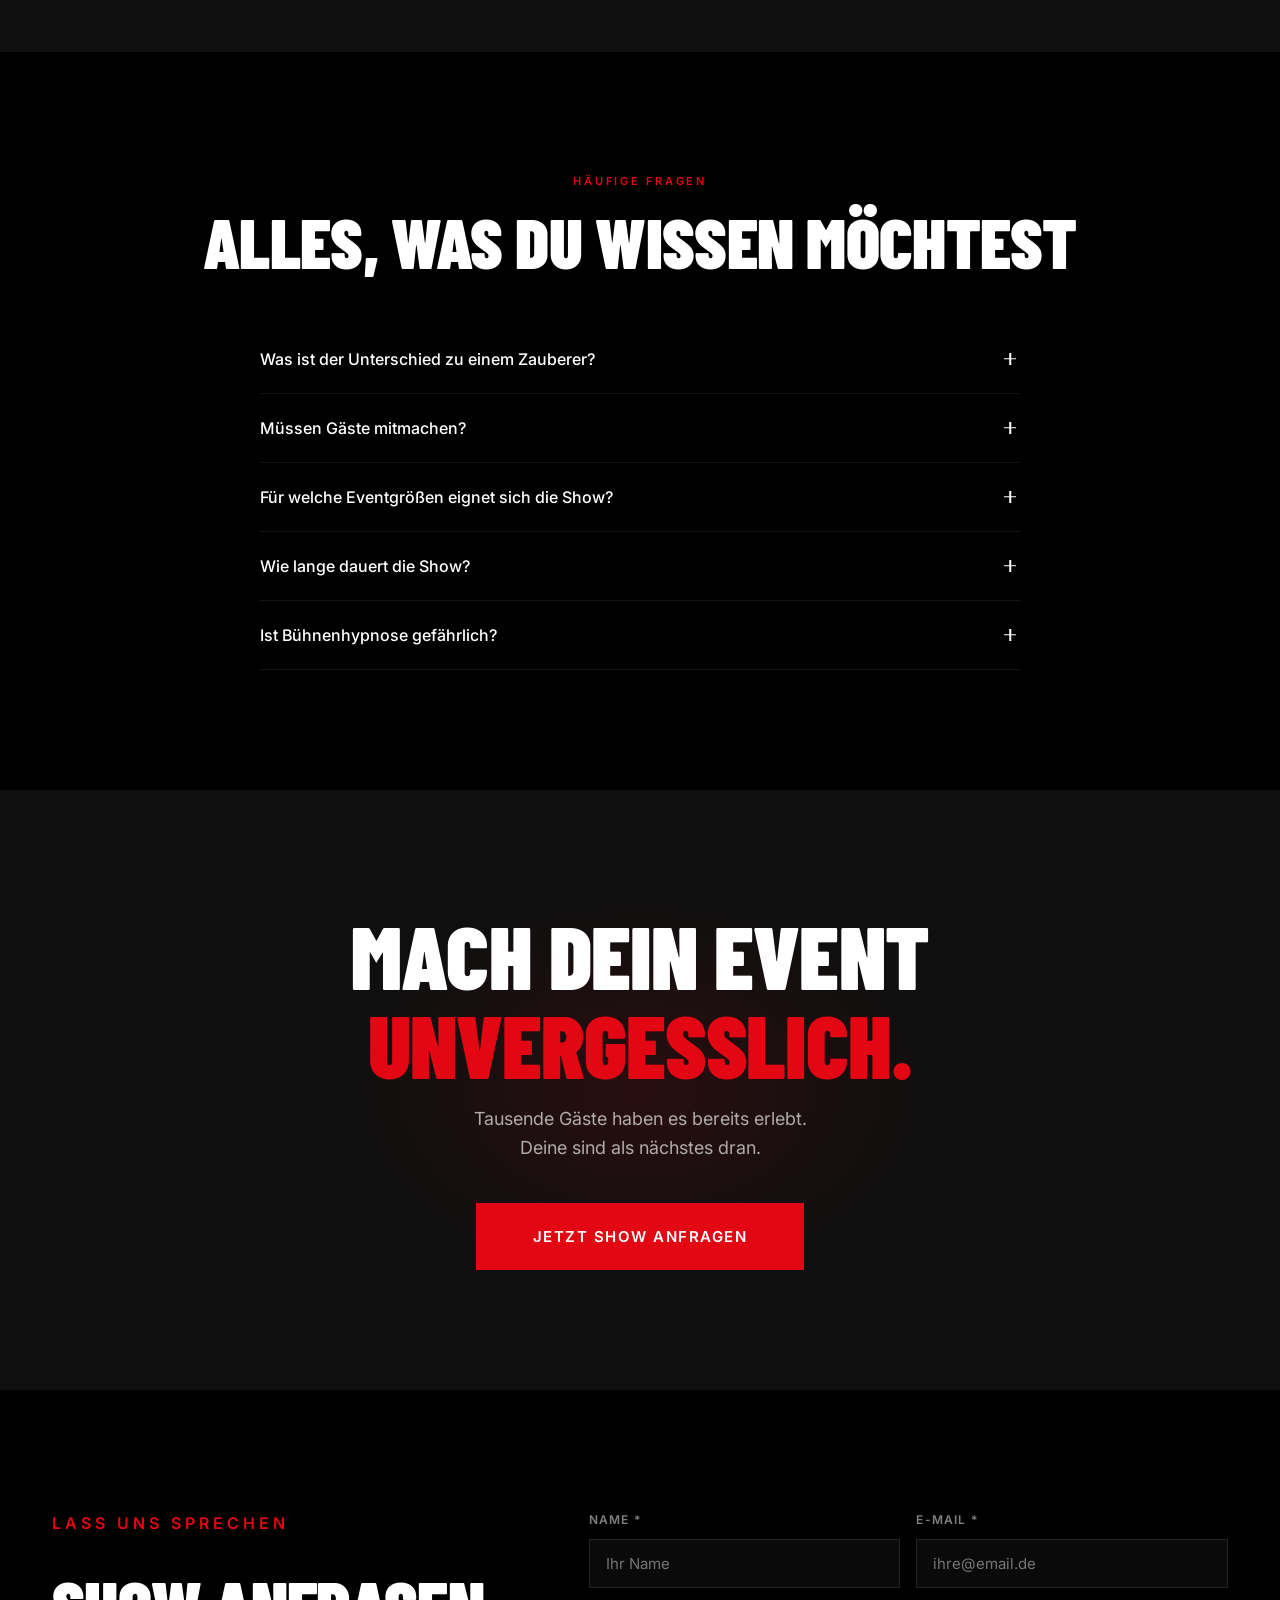
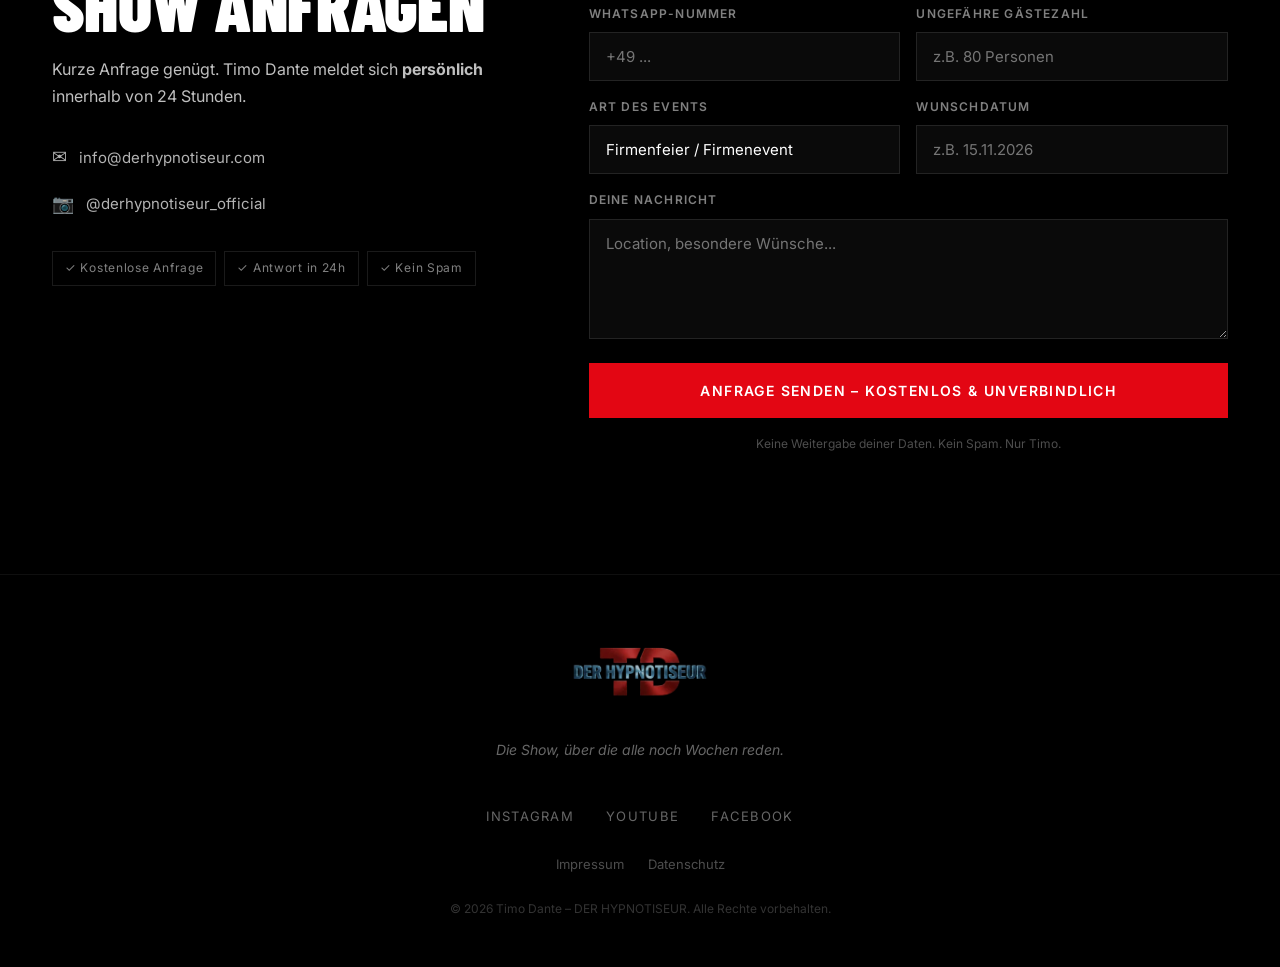
==== commit 23057877: "Feature: DSGVO-Compliance – Cookie-Banner, Impressum & Datenschutz - Vollständiges Impressum (§5 TMG" ====
--- a/main-site/index.html
+++ b/main-site/index.html
@@ -2,9 +2,6 @@
 <html lang="de">
 <head>
   <meta charset="UTF-8">
-  <!-- Google tag (gtag.js) -->
-  <script async src="https://www.googletagmanager.com/gtag/js?id=G-XP99ET6V8B"></script>
-  <script>window.dataLayer=window.dataLayer||[];function gtag(){dataLayer.push(arguments);}gtag('js',new Date());gtag('config','G-XP99ET6V8B');</script>
   <meta name="viewport" content="width=device-width, initial-scale=1.0">
 
   <title>Timo Dante – DER HYPNOTISEUR | Bühnenhypnose für Firmenfeier & Hochzeit</title>
@@ -95,6 +92,14 @@
     .hero-scroll{animation:heroIn .5s ease 1.6s both}
     @media(max-width:900px){:root{--nav-h:72px}.nav-links{display:none}.nav-burger{display:flex}.hero-ctas{flex-direction:column}.btn{width:100%;text-align:center}}
     @media(max-width:600px){.nav-inner{padding:0 20px}.hero-content{padding-left:20px;padding-right:20px}}
+    #cookie-banner{position:fixed;bottom:0;left:0;right:0;z-index:9000;background:#111;border-top:1px solid rgba(255,255,255,.1);padding:16px 24px}
+    .cookie-inner{max-width:1240px;margin:0 auto;display:flex;align-items:center;gap:24px;flex-wrap:wrap}
+    .cookie-inner p{color:#aaa;font-size:13px;line-height:1.5;flex:1;min-width:200px}
+    .cookie-inner a{color:var(--red)}
+    .cookie-btns{display:flex;gap:10px;flex-shrink:0}
+    #cookie-accept{background:var(--red);color:#fff;border:none;padding:9px 20px;font-size:13px;font-weight:600;cursor:pointer;letter-spacing:.05em;text-transform:uppercase}
+    #cookie-decline{background:transparent;color:#aaa;border:1px solid rgba(255,255,255,.2);padding:9px 20px;font-size:13px;cursor:pointer}
+    #cookie-decline:hover{border-color:#fff;color:#fff}
   </style>
 
   <link rel="stylesheet" href="style.css">
@@ -633,5 +638,15 @@
 
 <script src="script.js" defer></script>
 
+<div id="cookie-banner" hidden role="dialog" aria-label="Cookie-Einstellungen">
+  <div class="cookie-inner">
+    <p>Wir nutzen <strong>Google Analytics</strong> um zu verstehen, wie Besucher unsere Website nutzen. Deine IP-Adresse wird anonymisiert. Mehr dazu in unserer <a href="/datenschutz.html">Datenschutzerklärung</a>.</p>
+    <div class="cookie-btns">
+      <button id="cookie-accept">Akzeptieren</button>
+      <button id="cookie-decline">Ablehnen</button>
+    </div>
+  </div>
+</div>
+
 </body>
 </html>
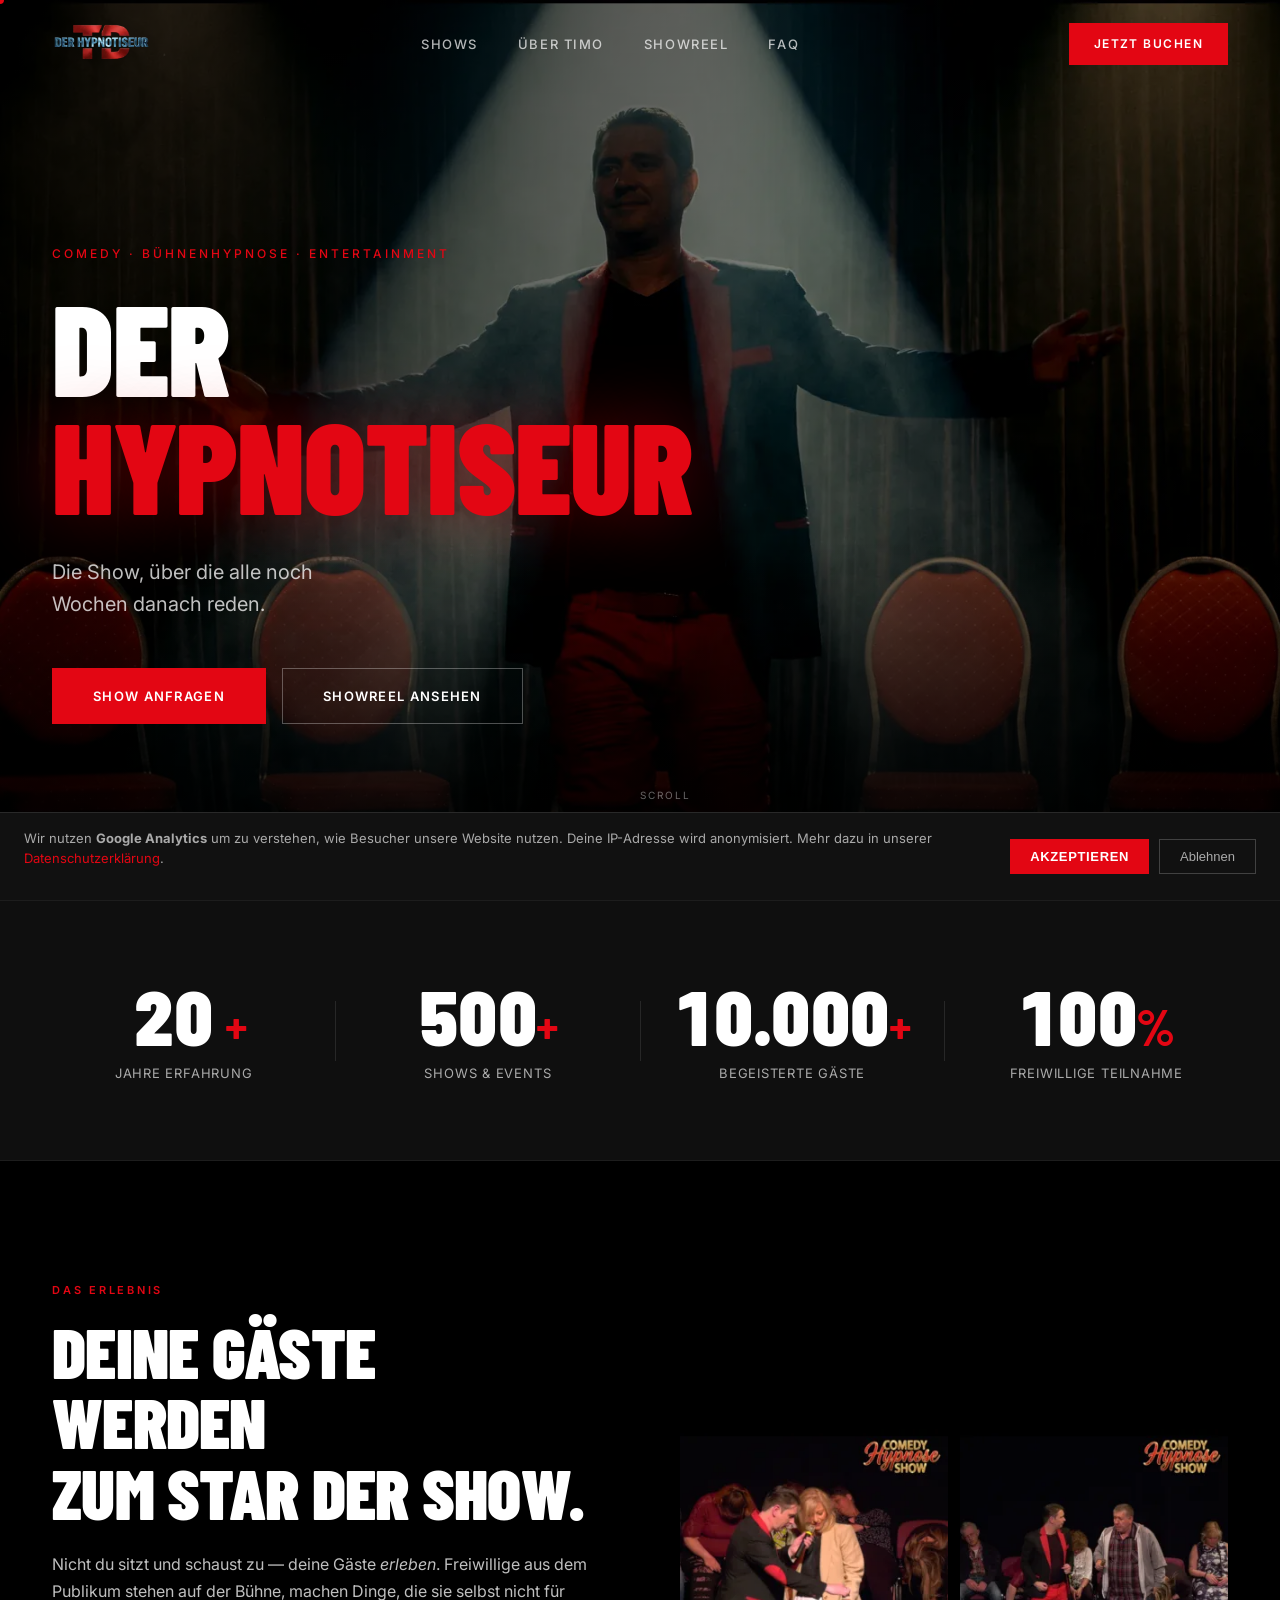
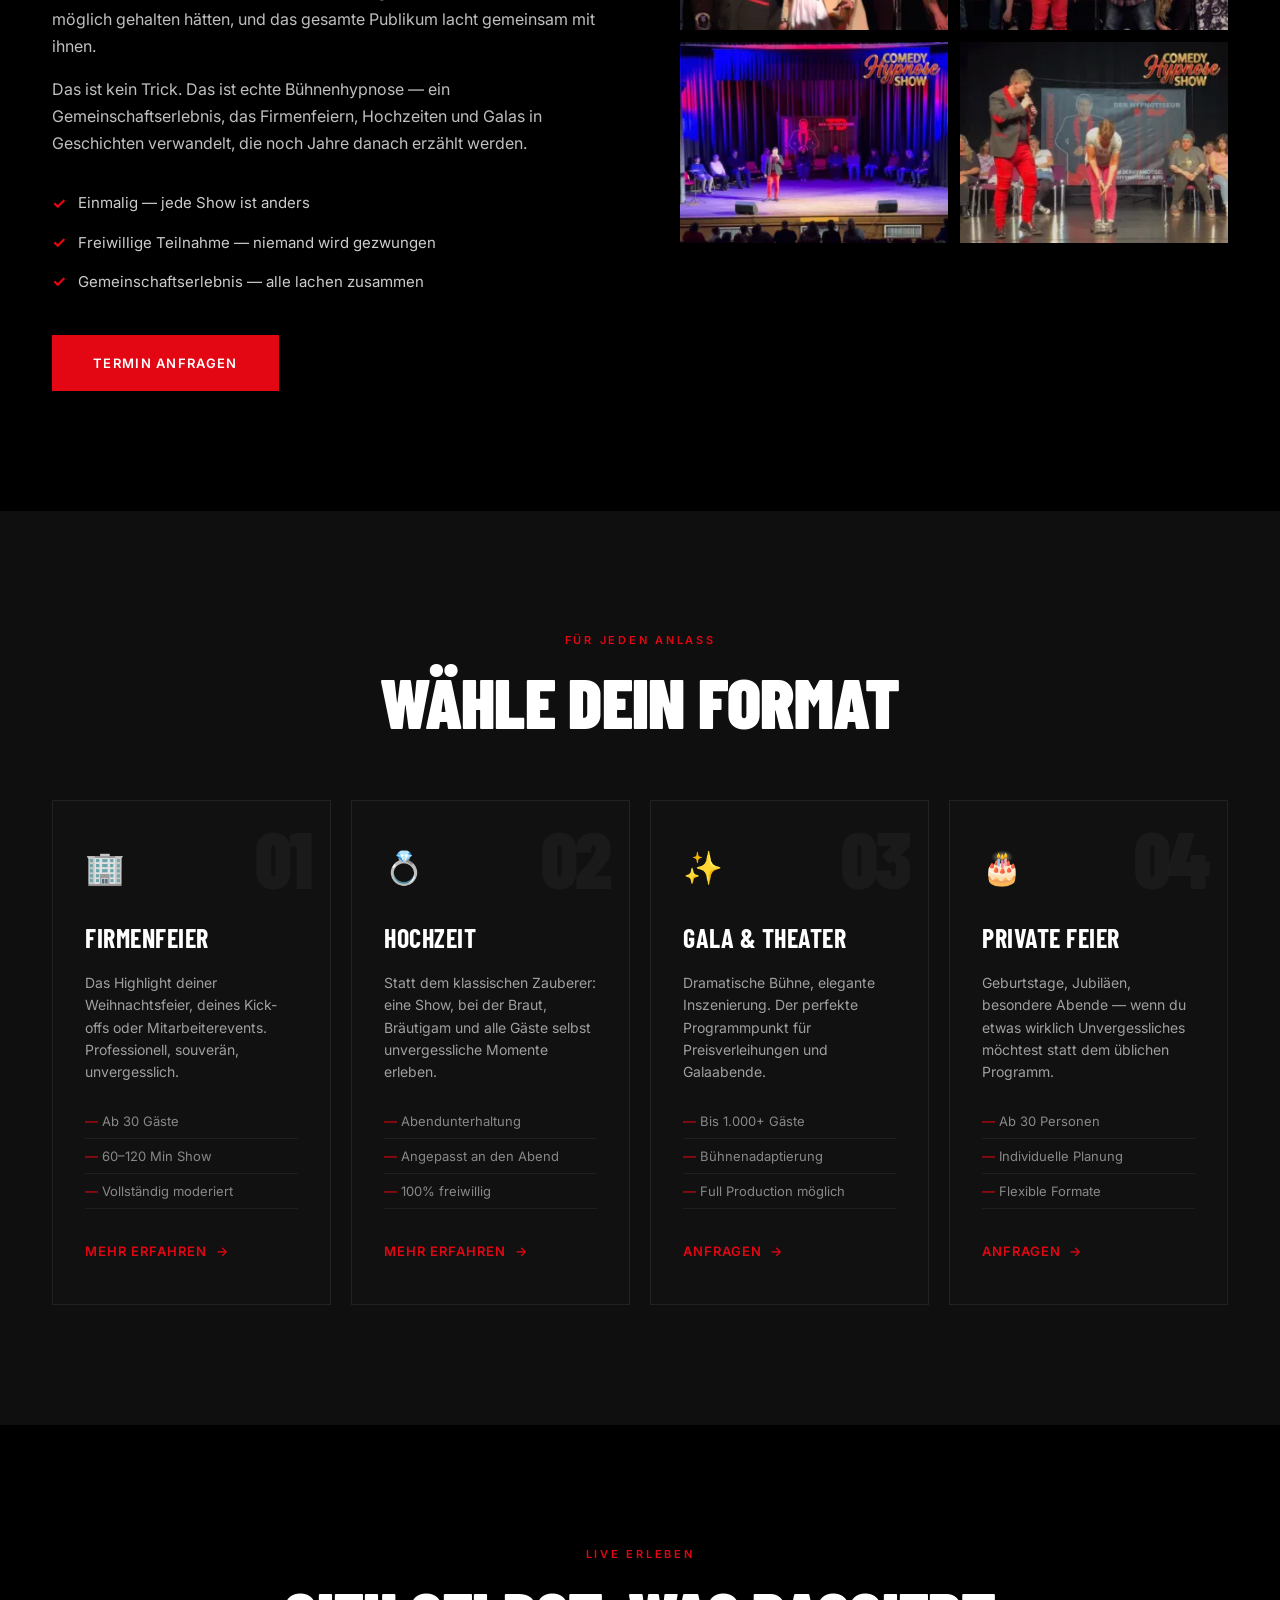
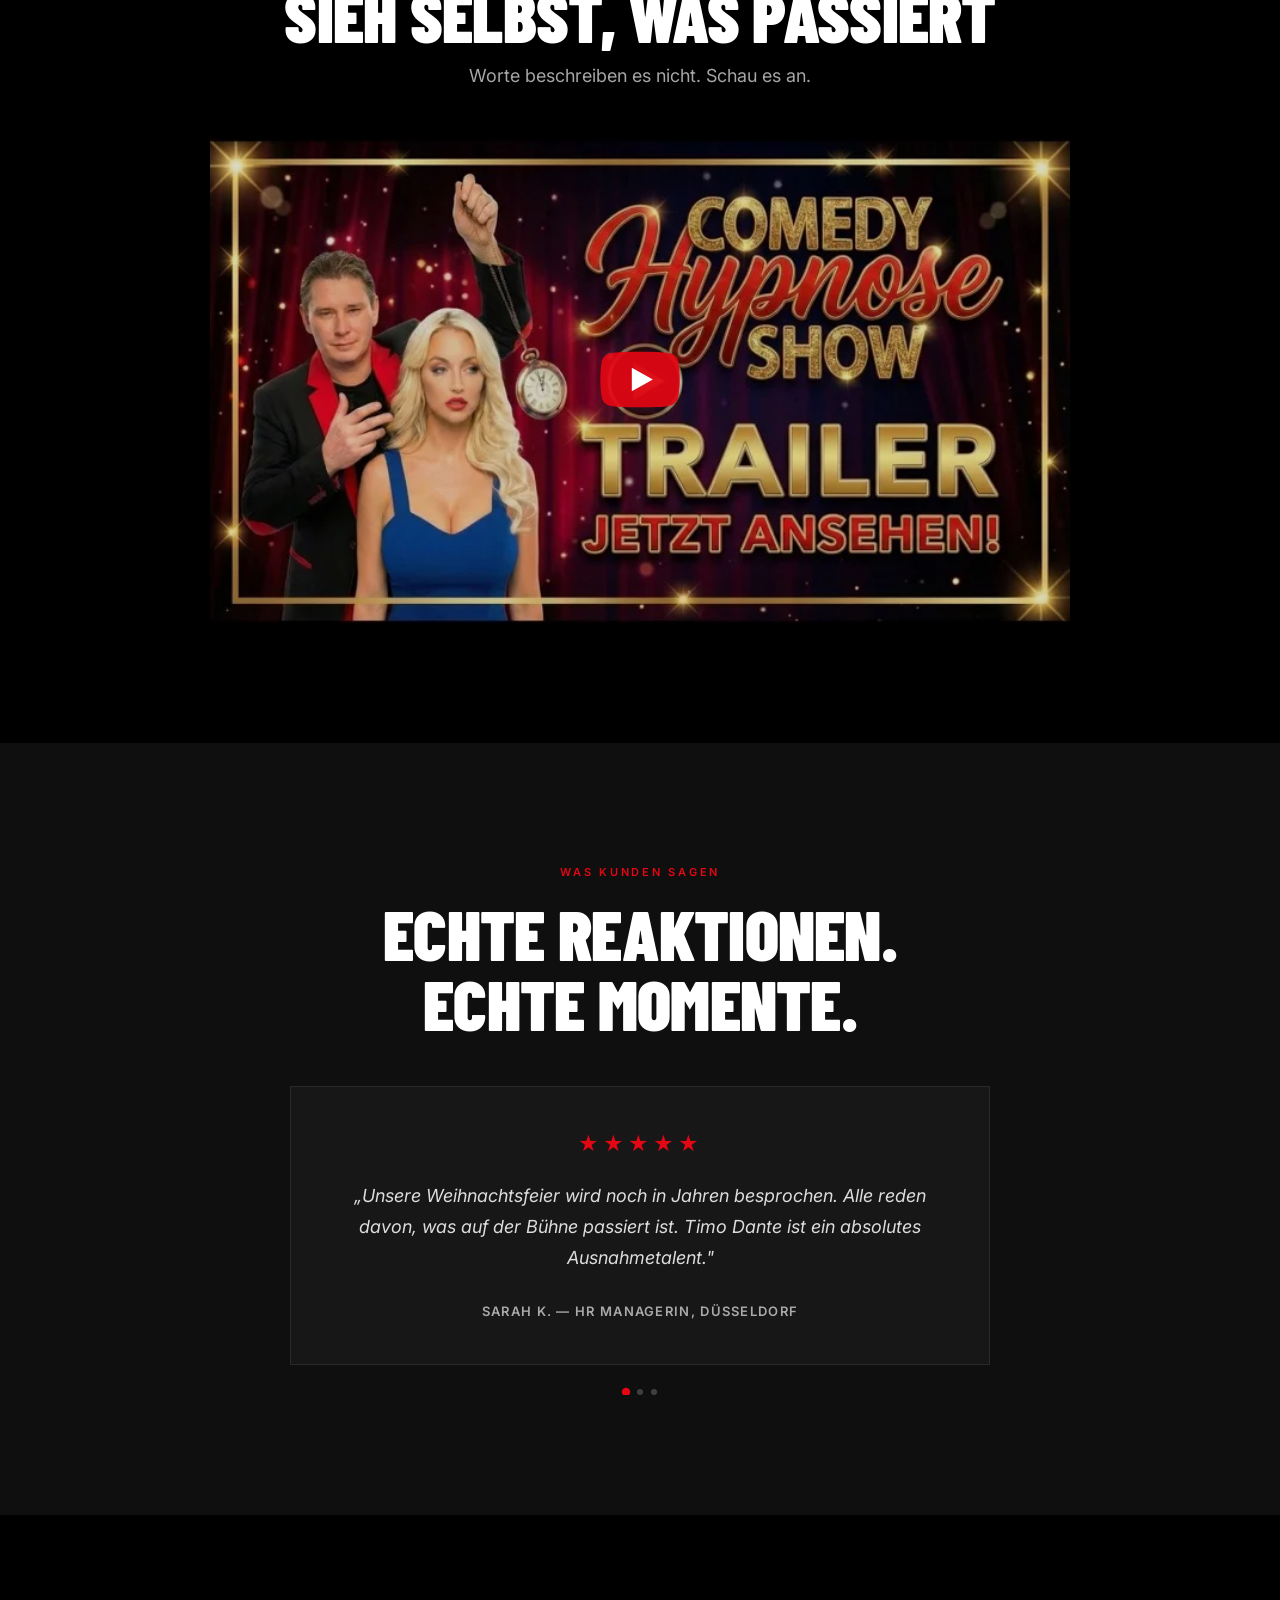
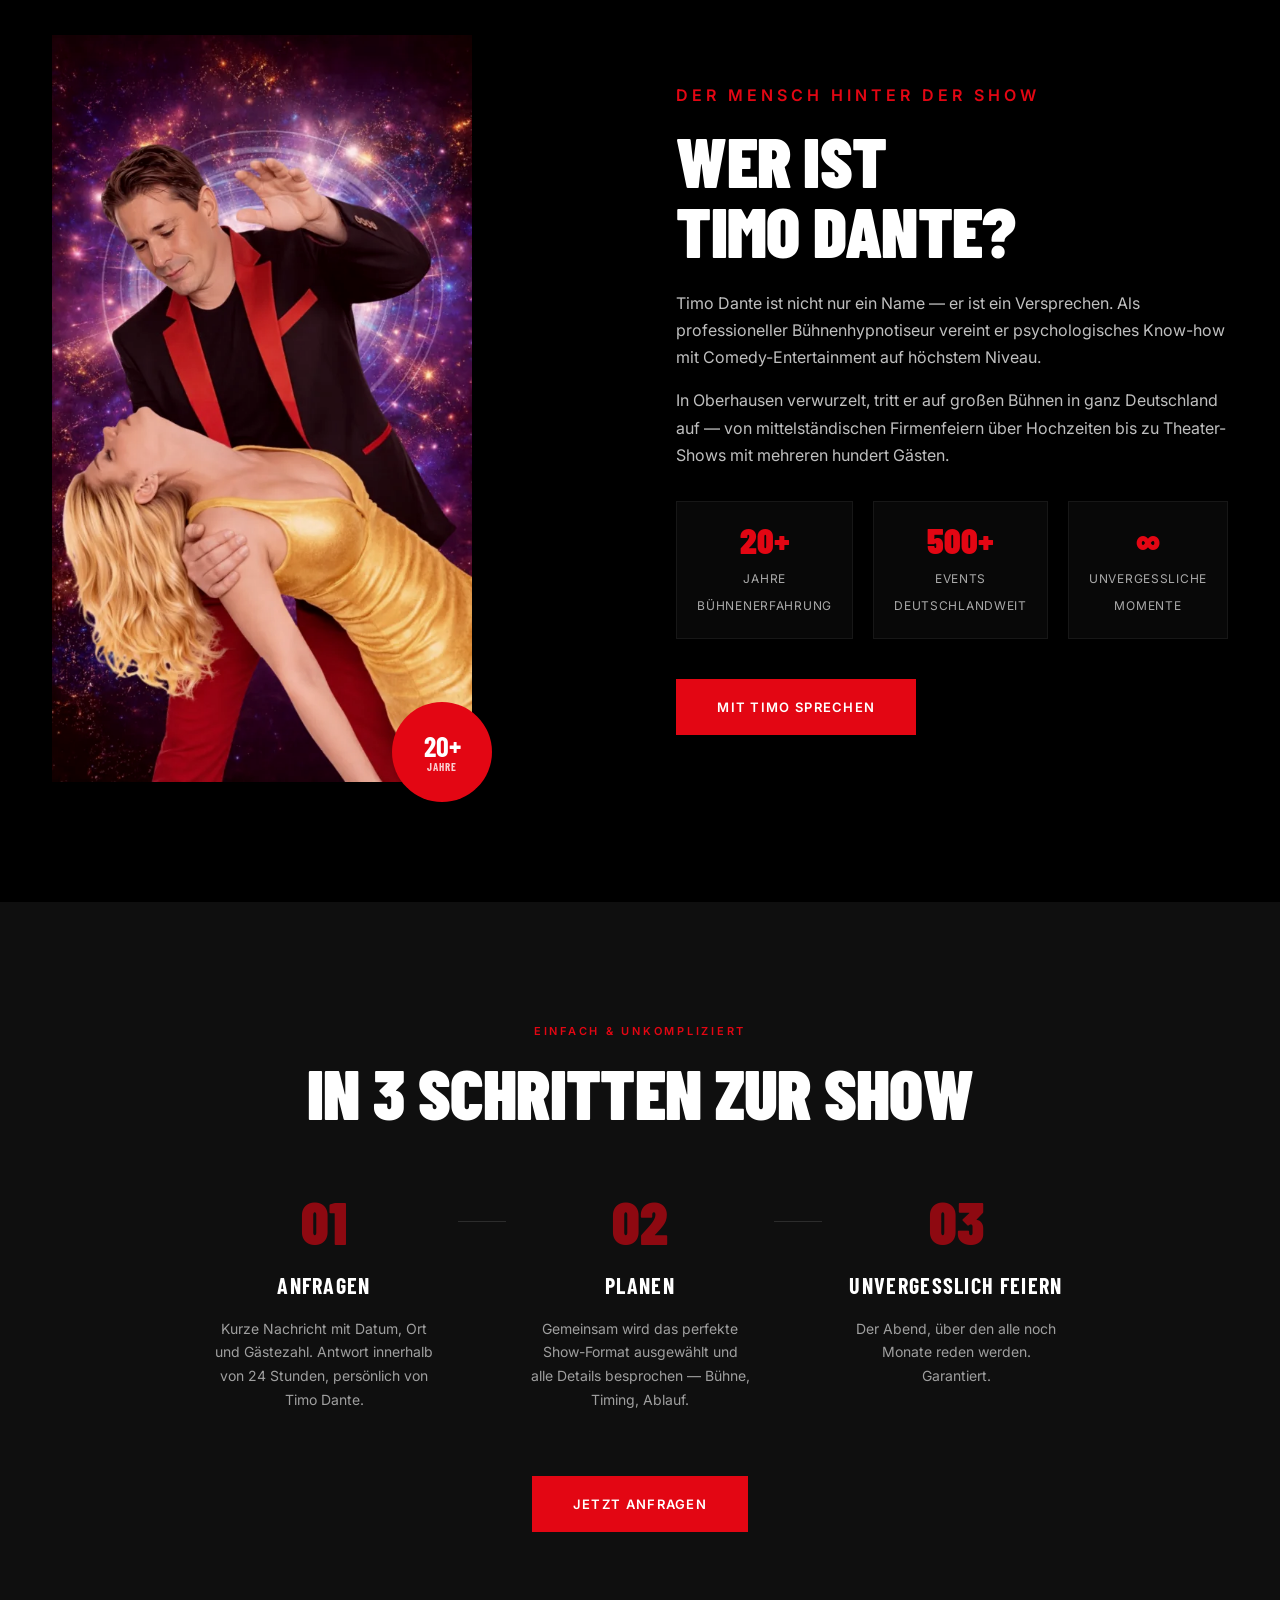
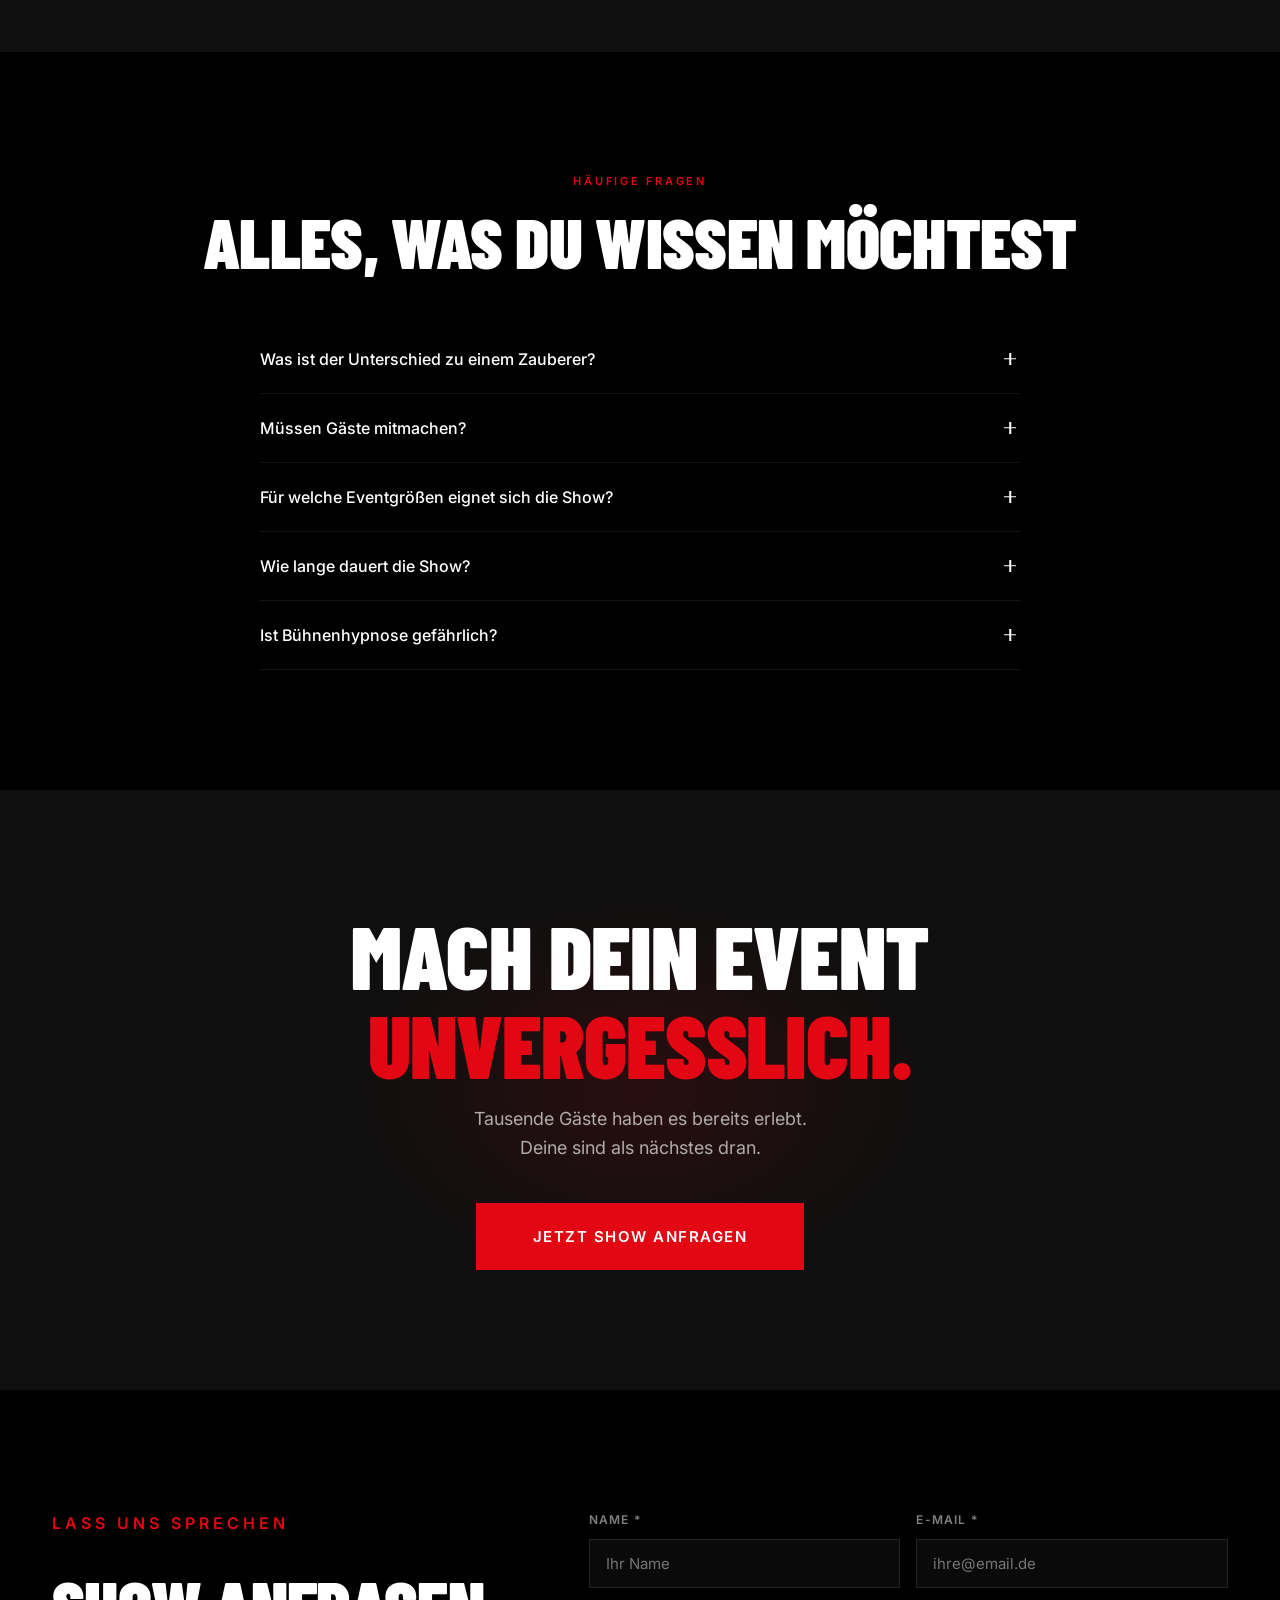
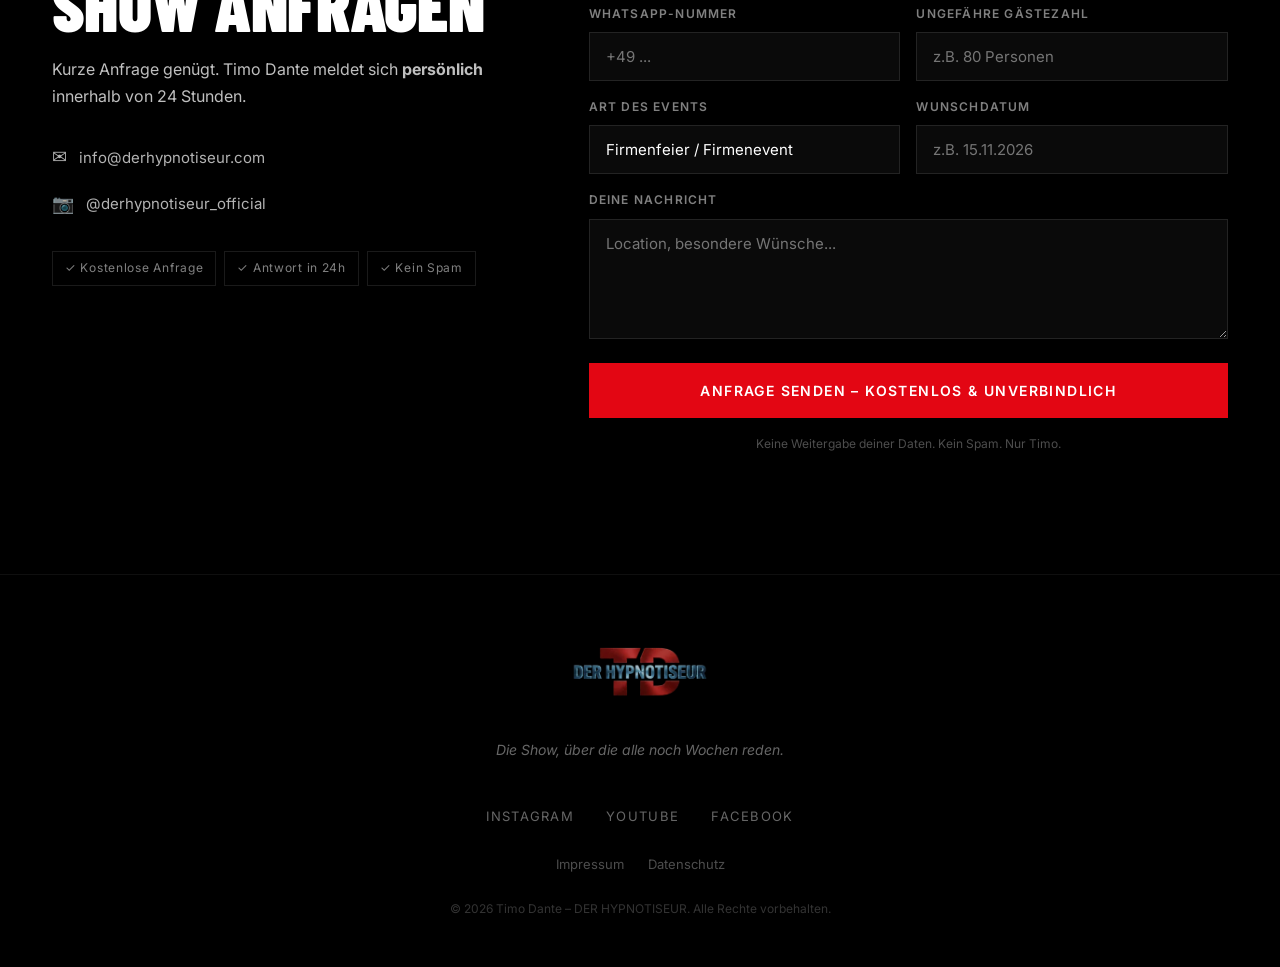
==== commit dcdfb578: "SEO: Unterseiten Firmenfeier & Hochzeit, robots.txt, sitemap.xml, Twitter Cards Co-Authored-By: Clau" ====
--- a/main-site/index.html
+++ b/main-site/index.html
@@ -15,6 +15,11 @@
   <meta property="og:description" content="Comedy-Hypnoseshow für Firmenfeiern, Hochzeiten & Galas. Deine Gäste werden zum Star. Jetzt Verfügbarkeit prüfen.">
   <meta property="og:url" content="https://www.derhypnotiseur.com/">
   <meta property="og:image" content="https://www.derhypnotiseur.com/img/hero-timo.webp">
+
+  <meta name="twitter:card" content="summary_large_image">
+  <meta name="twitter:title" content="Timo Dante – DER HYPNOTISEUR | Bühnenhypnose für Events">
+  <meta name="twitter:description" content="Comedy-Hypnoseshow für Firmenfeiern, Hochzeiten &amp; Galas. Deine Gäste werden zum Star.">
+  <meta name="twitter:image" content="https://www.derhypnotiseur.com/img/hero-timo.webp">
 
   <link rel="preload" as="image" href="img/hero-timo.webp" type="image/webp" fetchpriority="high">
   <link rel="preload" as="image" href="img/logo-nav.webp" type="image/webp" fetchpriority="high">
@@ -301,7 +306,7 @@
           <li>60–120 Min Show</li>
           <li>Vollständig moderiert</li>
         </ul>
-        <a href="#kontakt" class="show-link">Anfragen <span aria-hidden="true">→</span></a>
+        <a href="/hypnotiseur-firmenfeier.html" class="show-link">Mehr erfahren <span aria-hidden="true">→</span></a>
       </article>
 
       <article class="show-card tilt-card reveal-up" style="--delay:.1s">
@@ -315,7 +320,7 @@
           <li>Angepasst an den Abend</li>
           <li>100% freiwillig</li>
         </ul>
-        <a href="#kontakt" class="show-link">Anfragen <span aria-hidden="true">→</span></a>
+        <a href="/hypnotiseur-hochzeit.html" class="show-link">Mehr erfahren <span aria-hidden="true">→</span></a>
       </article>
 
       <article class="show-card tilt-card reveal-up" style="--delay:.2s">
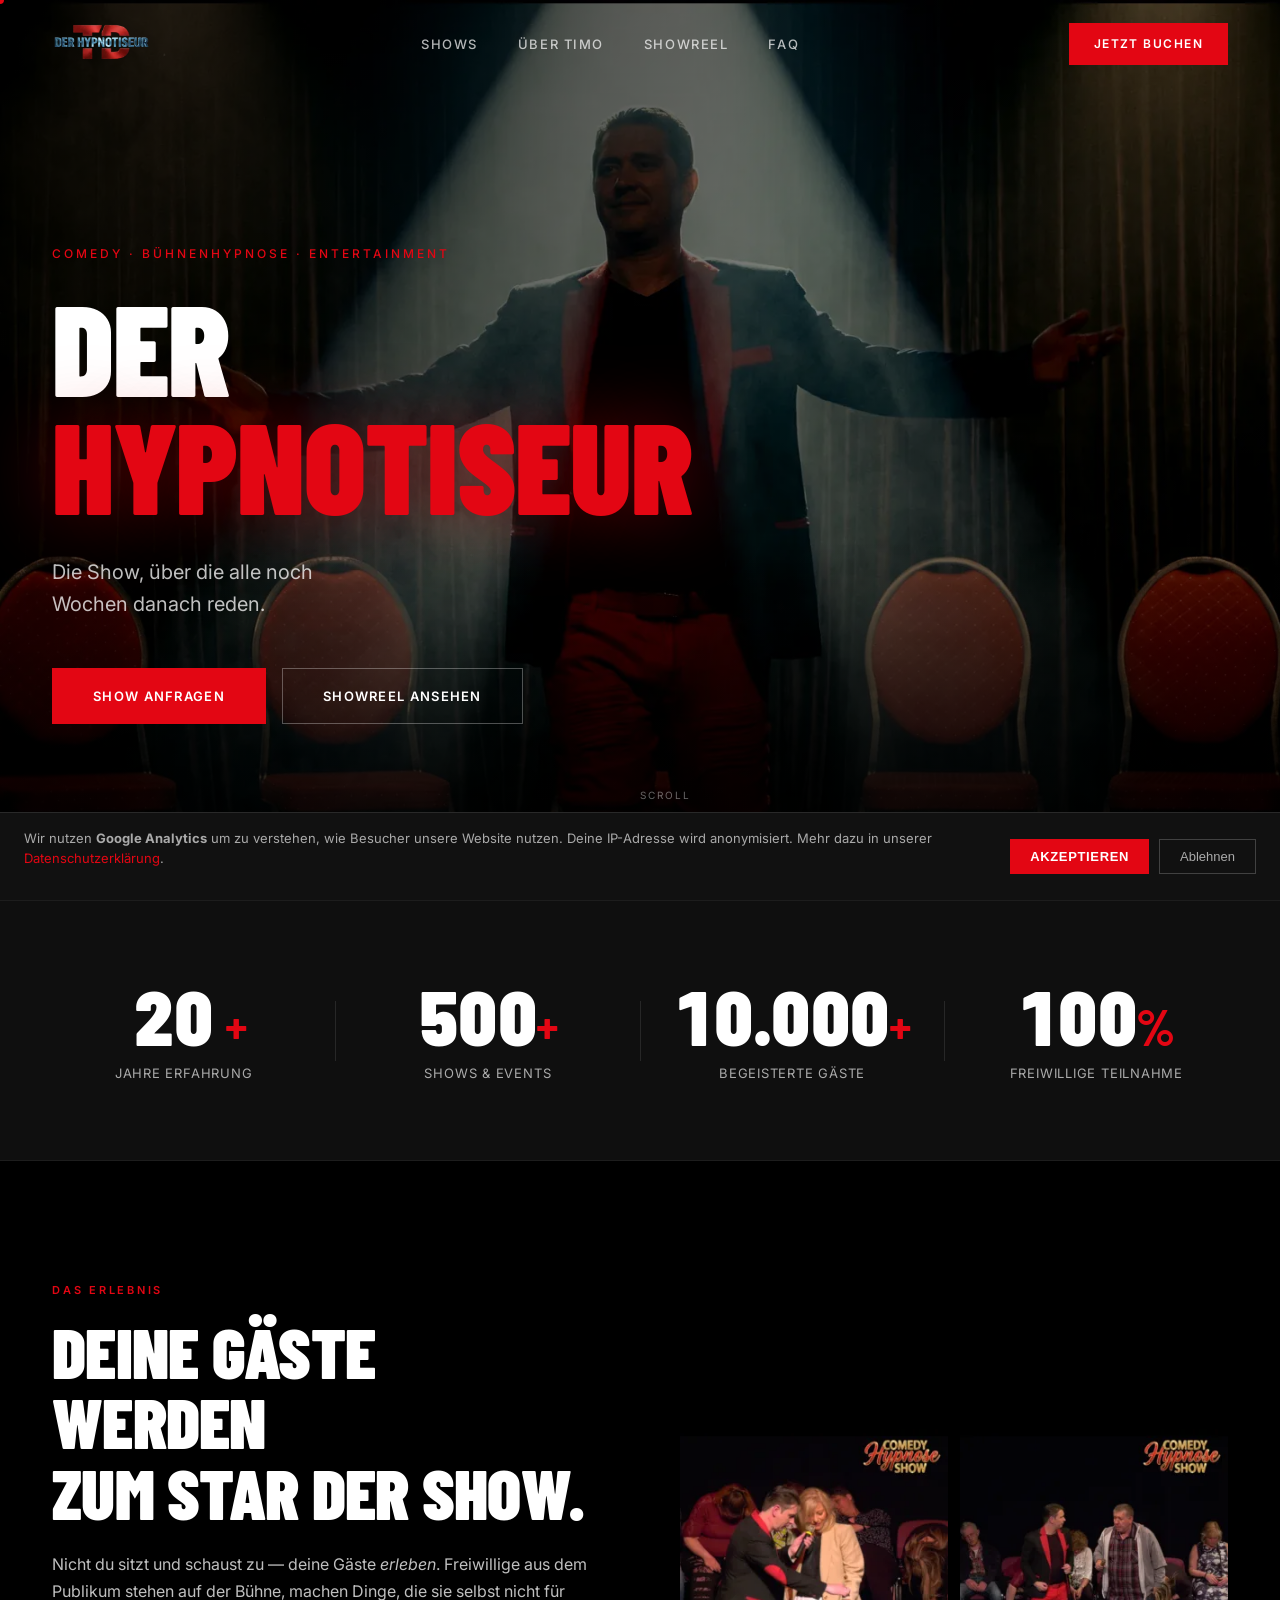
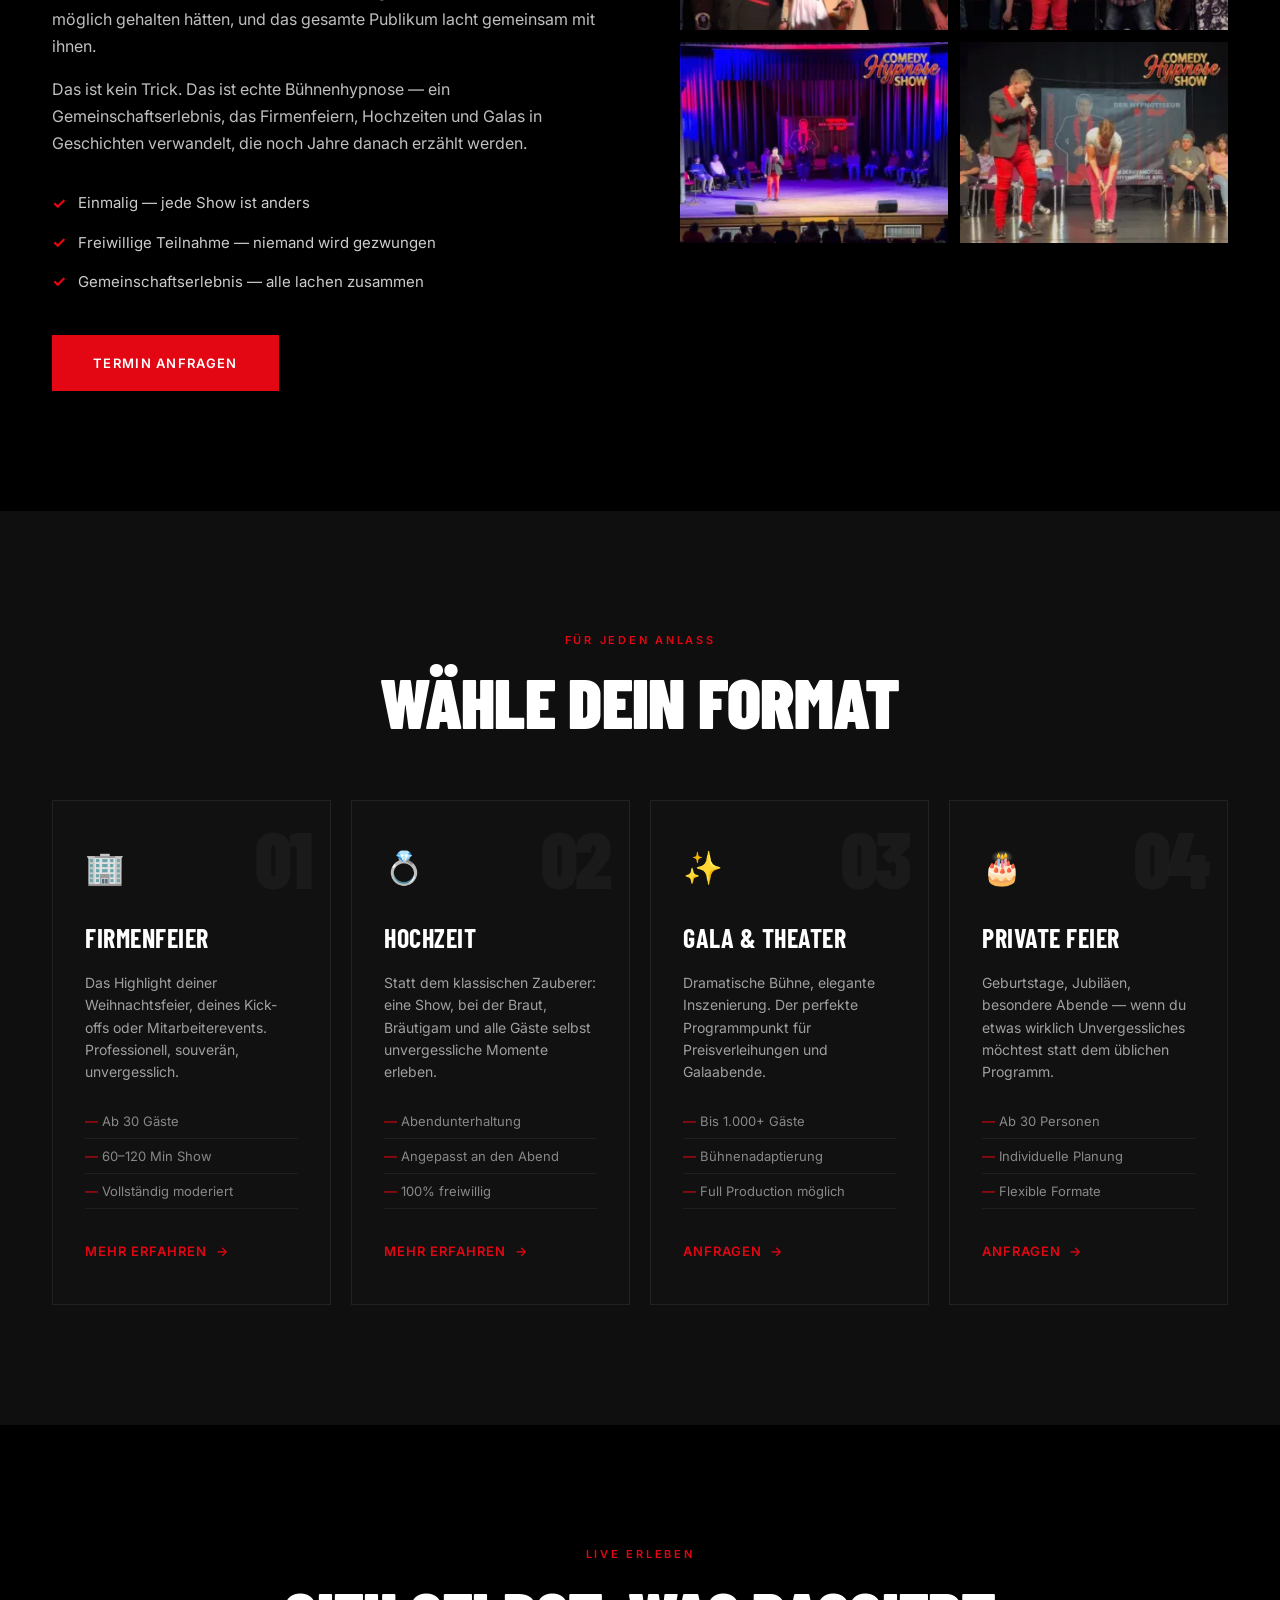
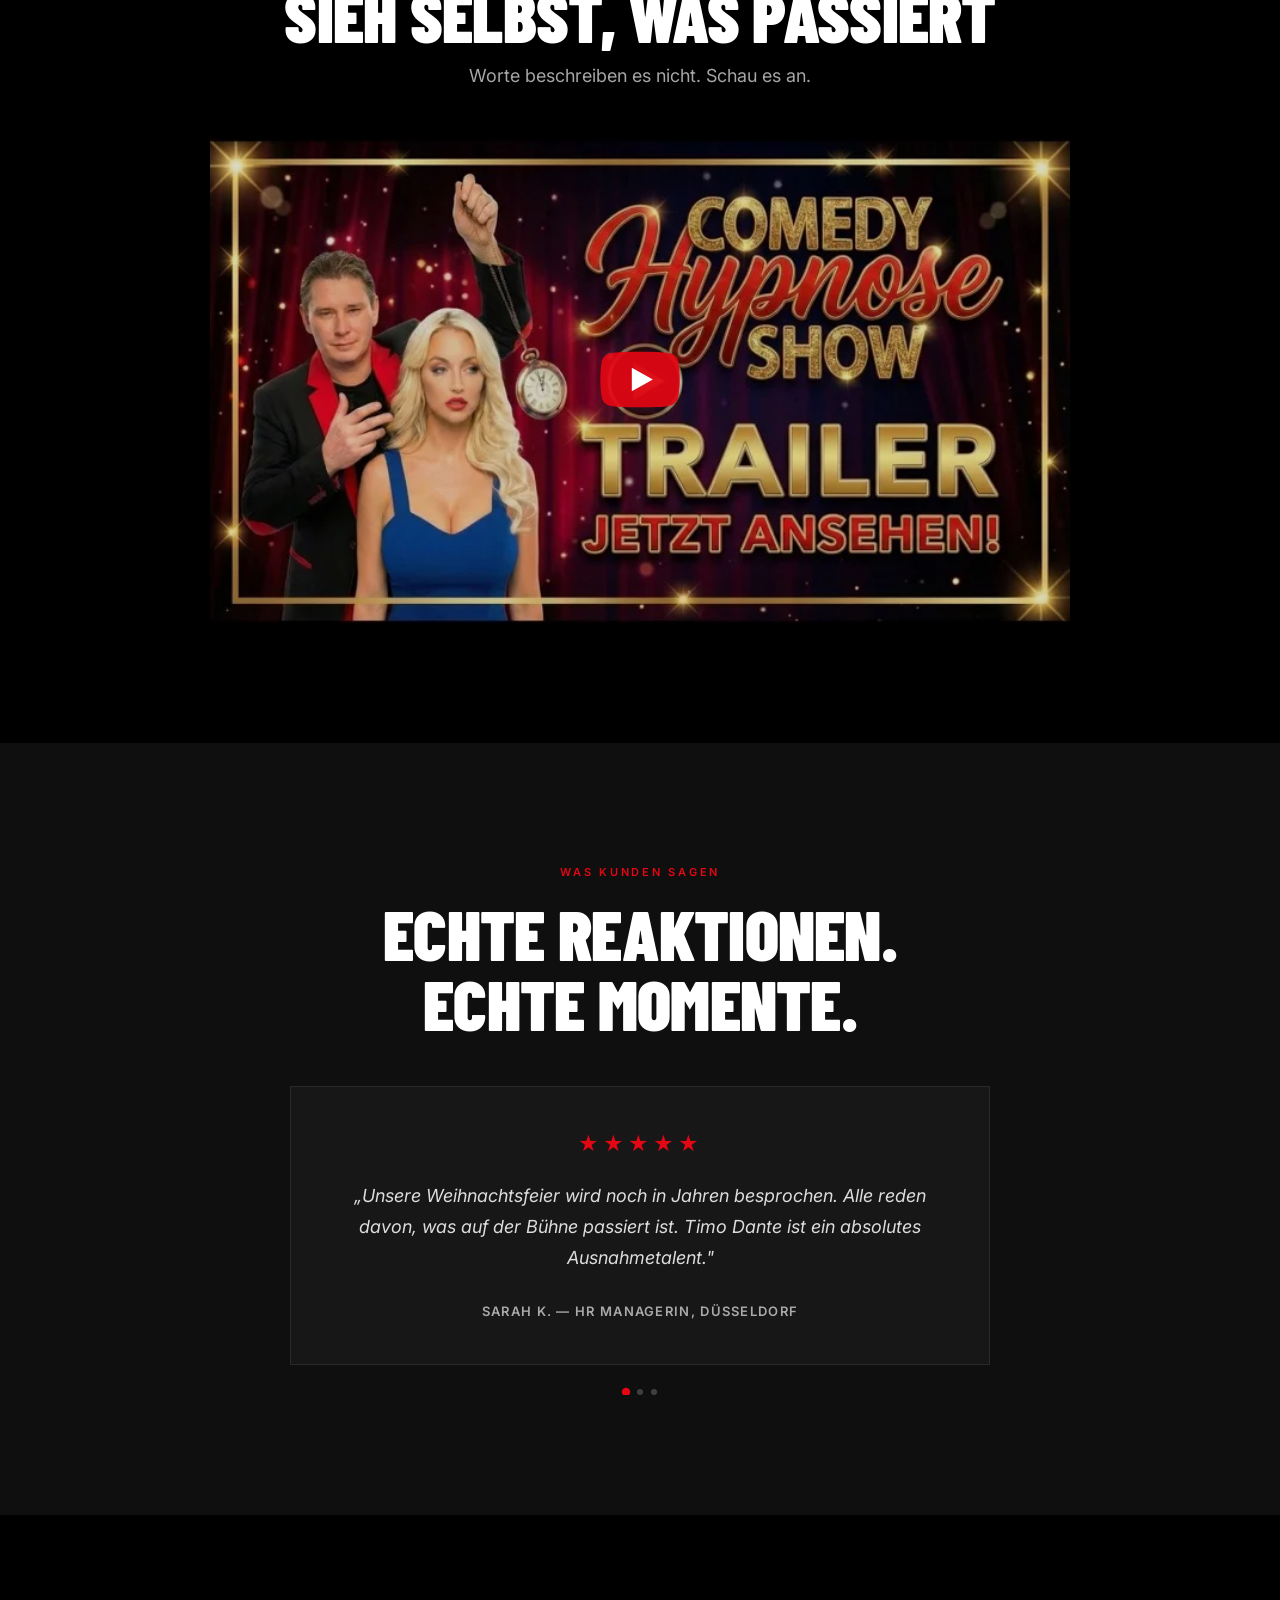
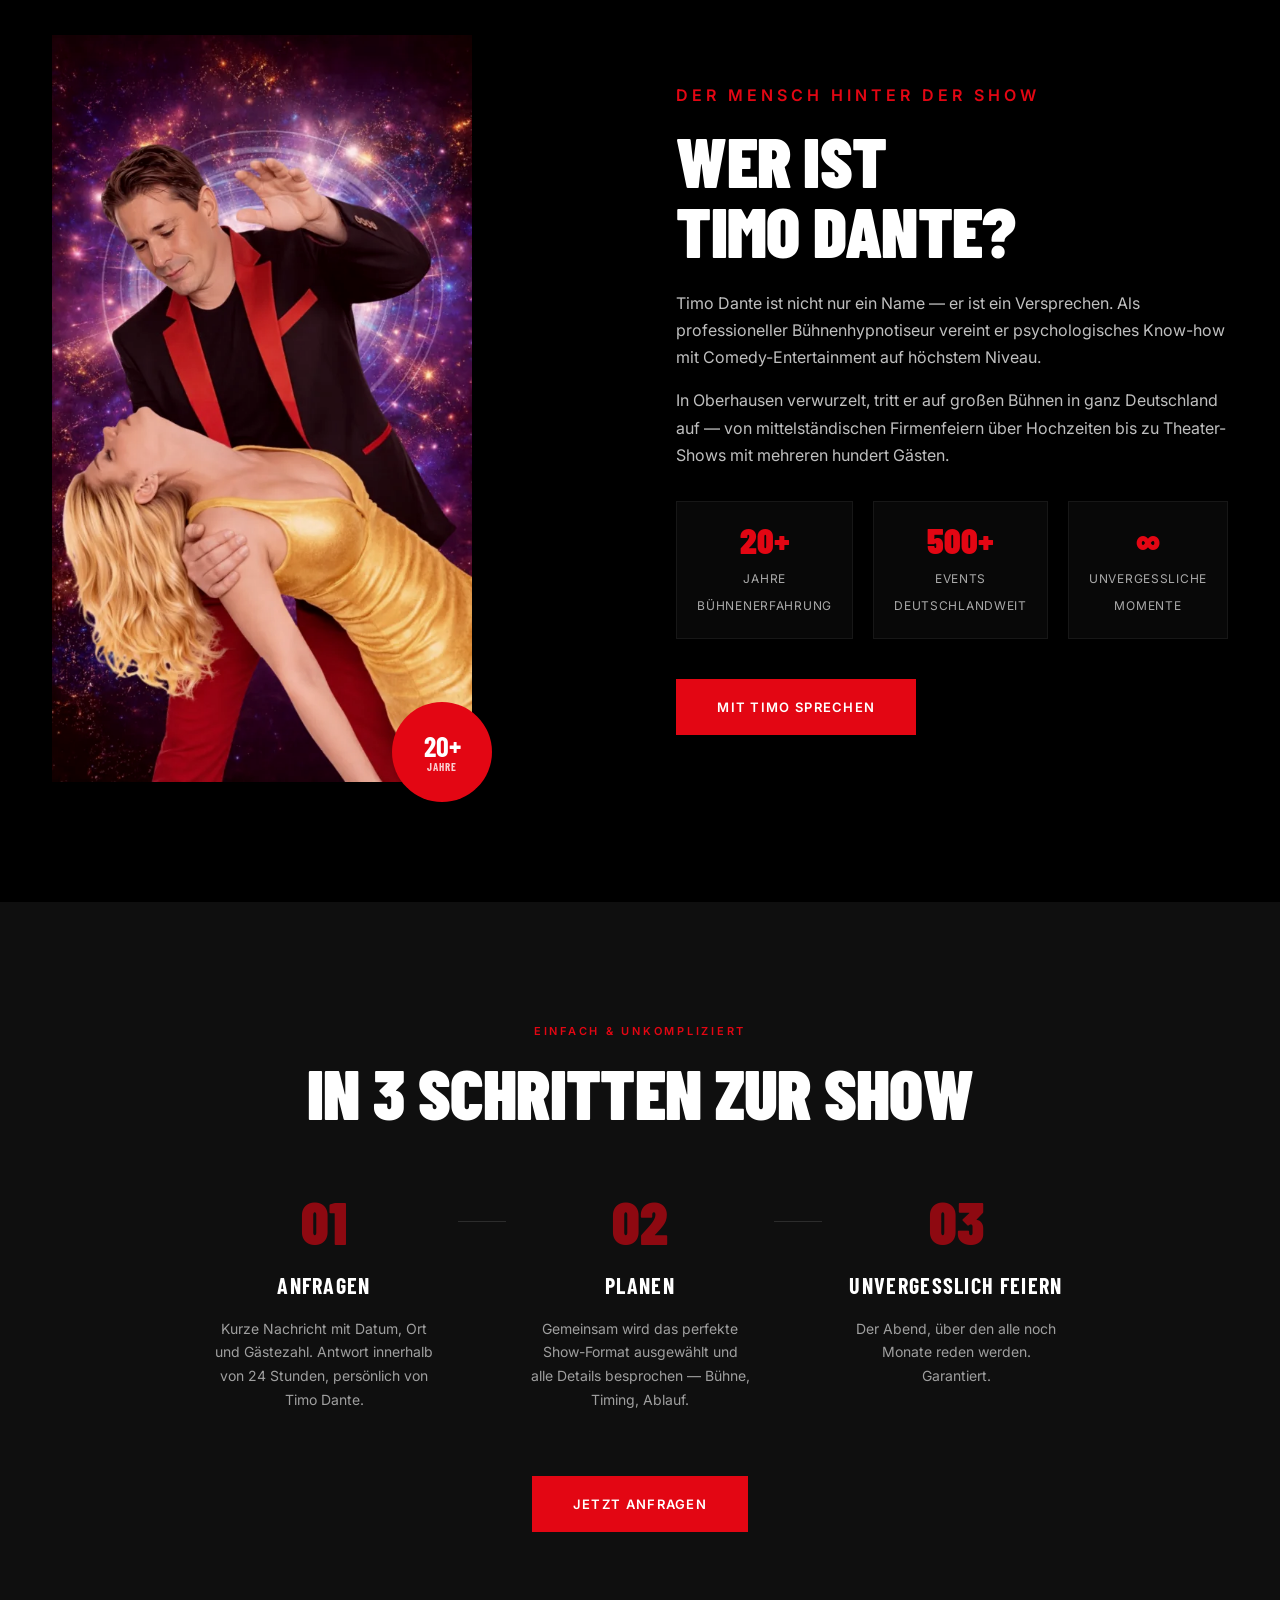
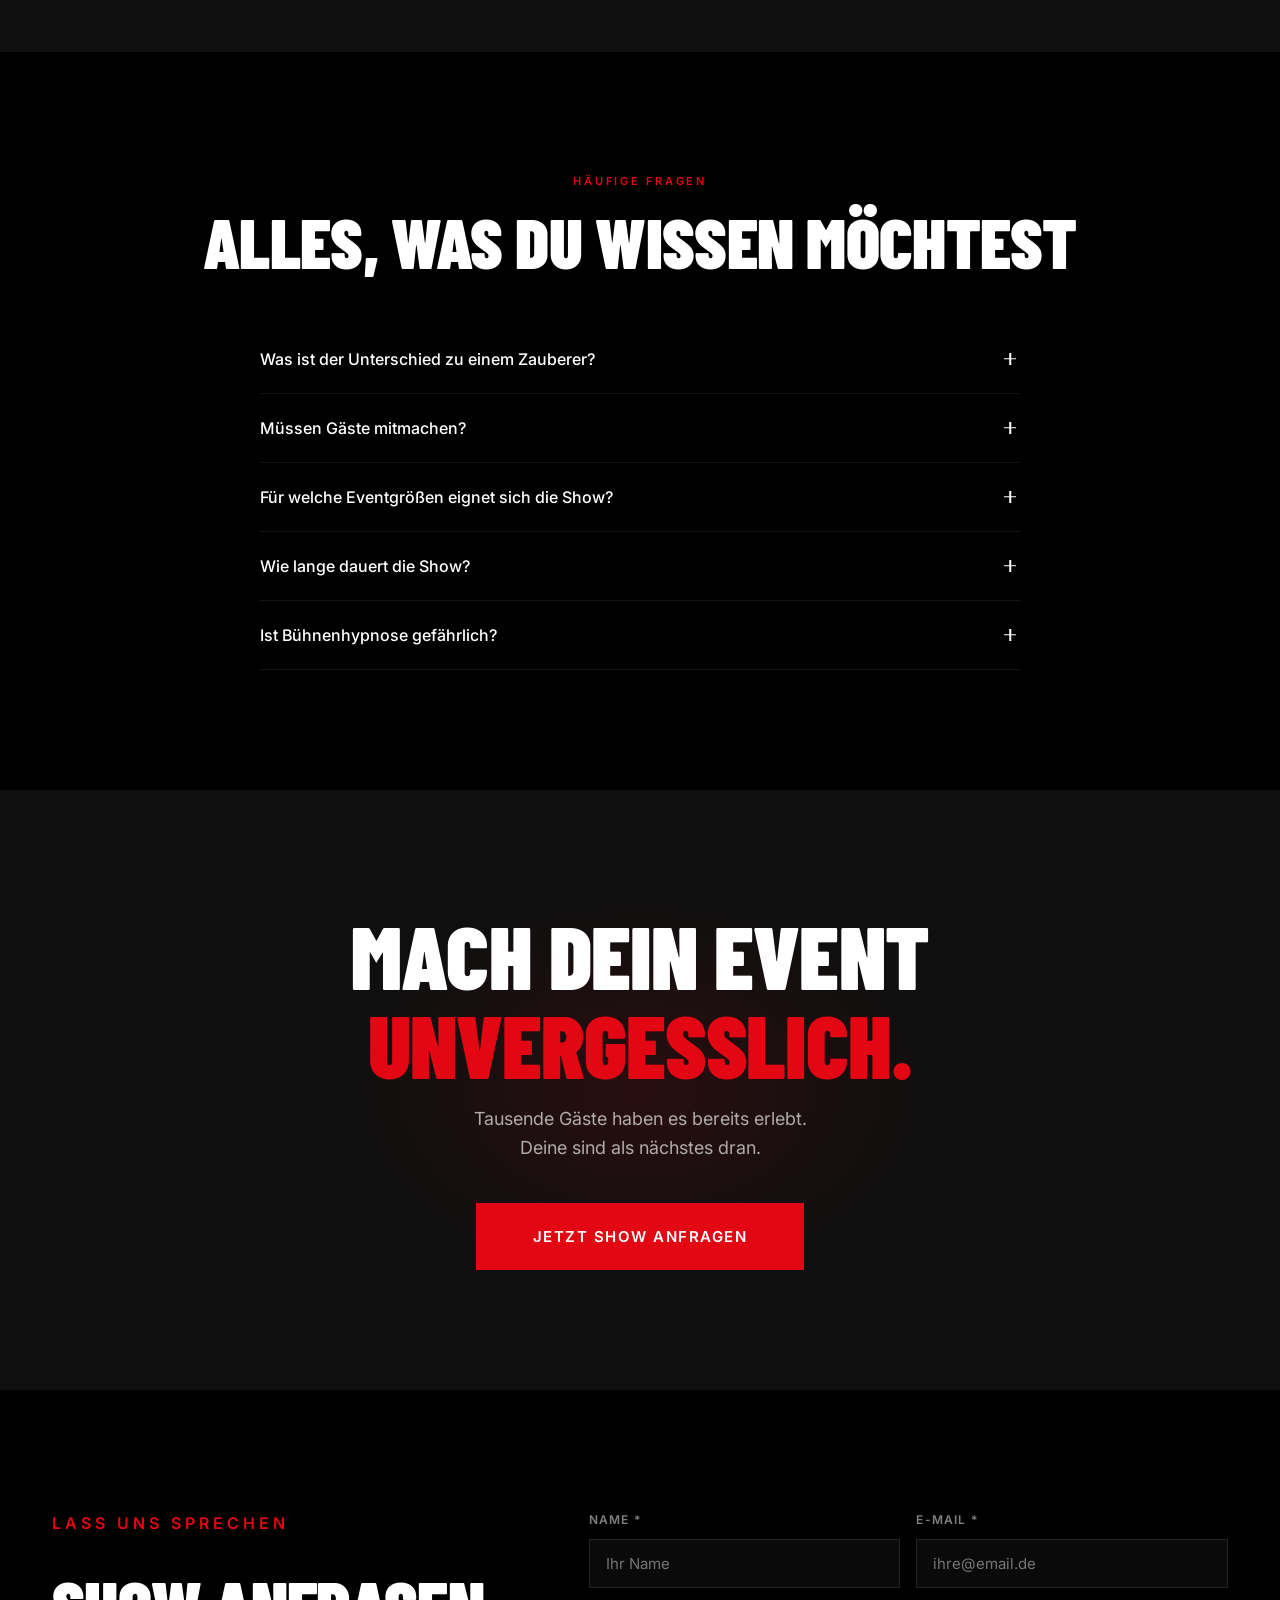
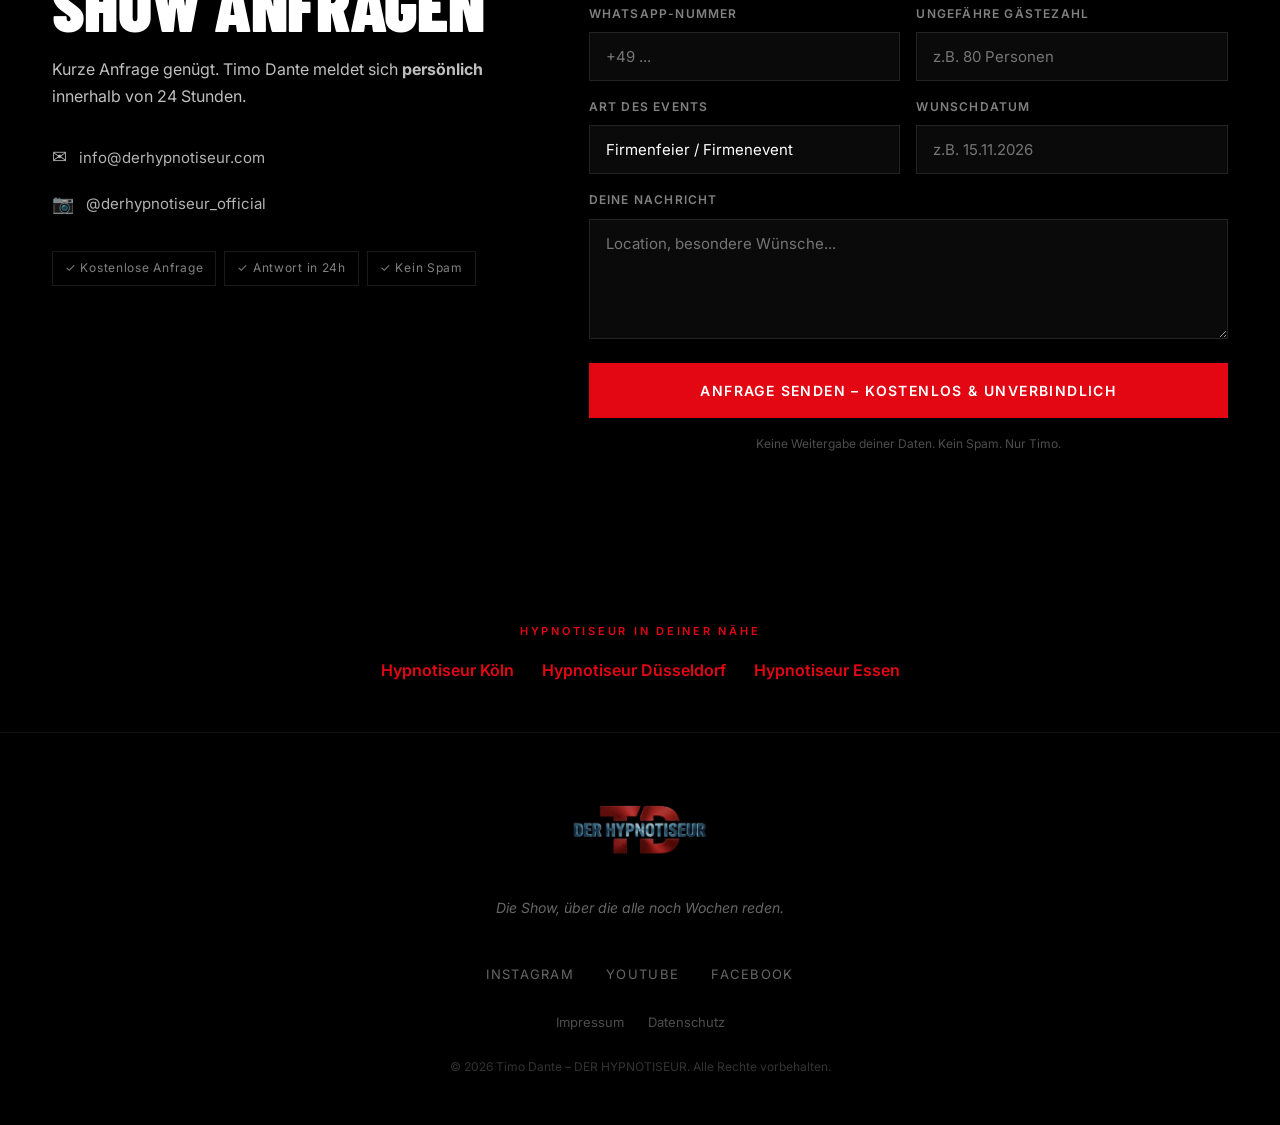
==== commit 321b5390: "SEO: Städteseiten Köln, Düsseldorf, Essen, interne Verlinkung Co-Authored-By: Claude Sonnet 5.5 <nor" ====
--- a/main-site/index.html
+++ b/main-site/index.html
@@ -138,6 +138,7 @@
         "url": "https://www.derhypnotiseur.com",
         "email": "info@derhypnotiseur.com",
         "priceRange": "€€€",
+        "image": "https://www.derhypnotiseur.com/img/hero-timo.webp",
         "description": "Comedy-Bühnenhypnose für Events aller Art in Deutschland.",
         "address": {"@type": "PostalAddress", "addressLocality": "Oberhausen", "addressRegion": "NRW", "addressCountry": "DE"},
         "founder": {"@id": "https://www.derhypnotiseur.com/#person"}
@@ -206,8 +207,7 @@
 <section id="hero" aria-label="Willkommen bei DER HYPNOTISEUR">
   <div class="hero-bg">
     <picture>
-      <source srcset="img/hero-timo.webp" type="image/webp">
-      <img src="img/hero-timo.jpg" alt="" aria-hidden="true" width="1920" height="1080" fetchpriority="high">
+      <img src="img/hero-timo.webp" alt="" aria-hidden="true" width="1920" height="1080" fetchpriority="high">
     </picture>
     <div class="hero-overlay"></div>
   </div>
@@ -614,6 +614,13 @@
   </div>
 </section>
 
+
+<nav class="seo-related" aria-label="Hypnotiseur in deiner Stadt" style="padding:48px 20px;text-align:center;background:#000">
+  <p class="label text-center">Hypnotiseur in deiner Nähe</p>
+  <a href="/hypnotiseur-koeln.html" style="color:#e30613;margin:0 12px;font-weight:600">Hypnotiseur Köln</a>
+  <a href="/hypnotiseur-duesseldorf.html" style="color:#e30613;margin:0 12px;font-weight:600">Hypnotiseur Düsseldorf</a>
+  <a href="/hypnotiseur-essen.html" style="color:#e30613;margin:0 12px;font-weight:600">Hypnotiseur Essen</a>
+</nav>
 </main>
 
 <!-- ═══════════════════════ FOOTER ═══════════════════════ -->
